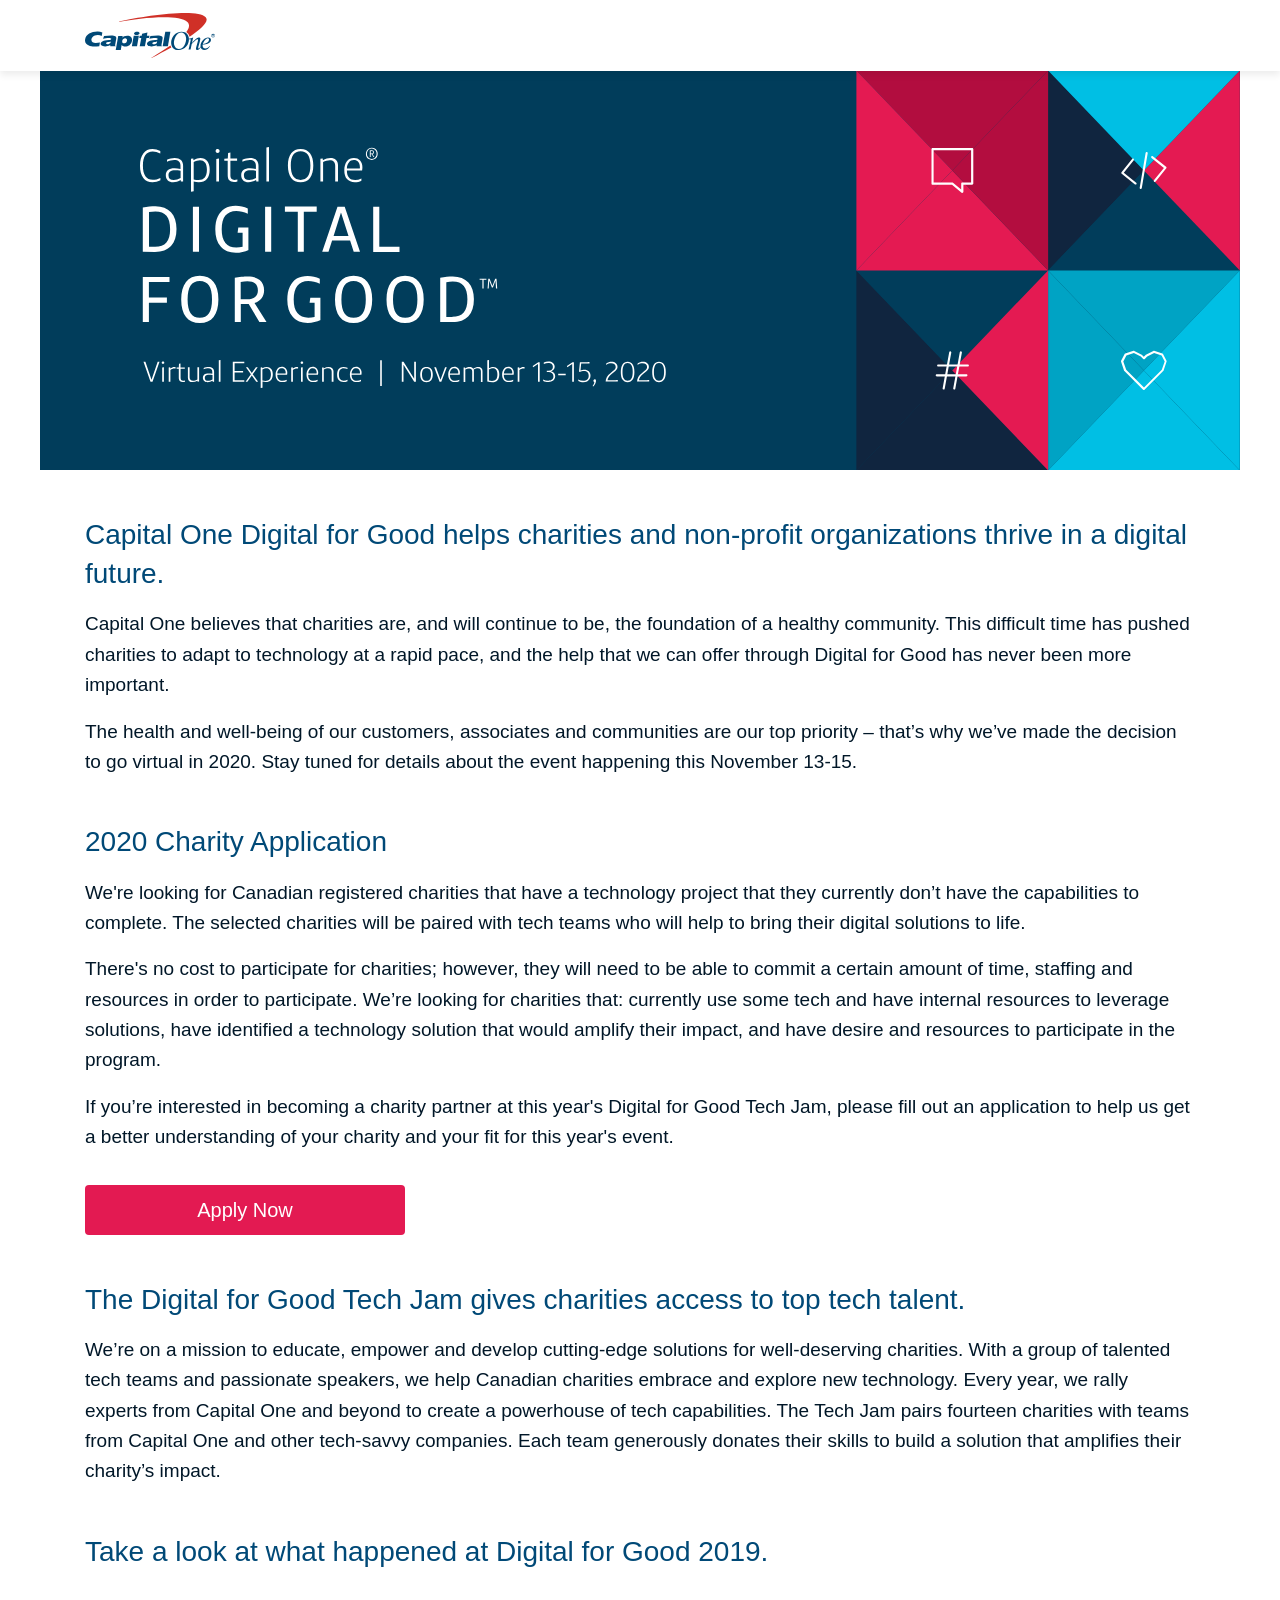
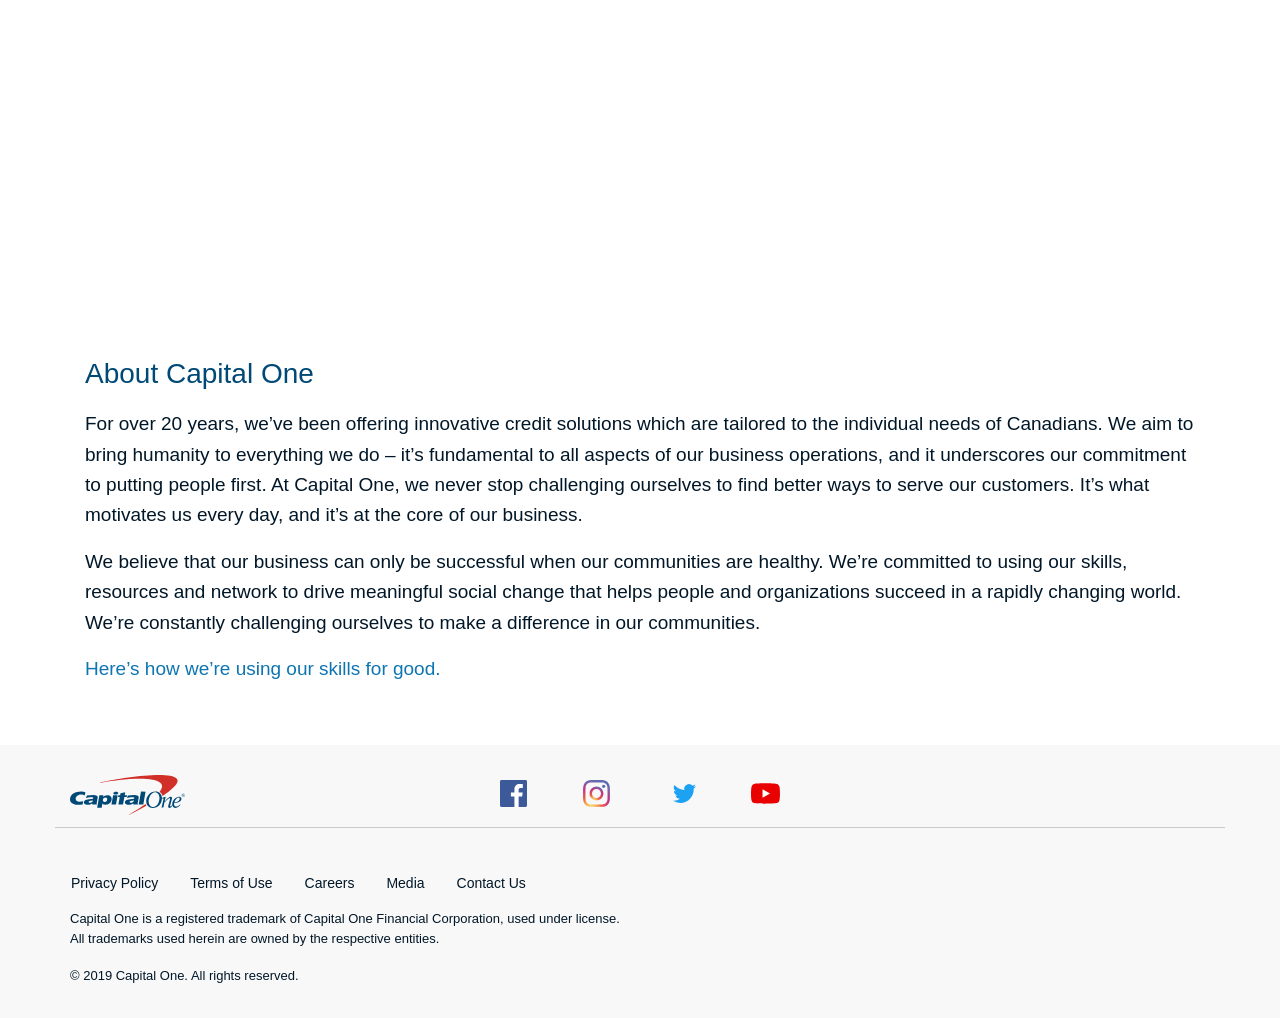
==== index.html @ 1391024a "Digital for Good May Changes" ====
<!DOCTYPE html>
<html lang="en">

<head>
    
    <script async src="https://www.googletagmanager.com/gtag/js?id=UA-125987582-1"></script>
    <script>
        window.dataLayer = window.dataLayer || [];
        function gtag() { dataLayer.push(arguments); }
        gtag('js', new Date());

        gtag('config', 'UA-125987582-1');
    </script>
    <meta charset="UTF-8">
    <meta name="viewport" content="width=device-width,initial-scale=1">
    <meta description="Capital One Gift Digital For Good">
    <meta http-equiv="X-UA-Compatible" content="ie=edge">
    <link rel="shortcut icon" href="favicon.ico" type="image/x-icon">
    <title>Digital for Good</title>
<link href="assets/css/c1-gtc.338089b2ba06818fb95cfbebec2fec86.css" rel="stylesheet"></head>

<body>

    <nav class="navbar fixed-top shadow-sm navbar-light bg-light navbar-expand-lg py-2 px-4 mb-5 bg-white navbar-custom">
        <div class="container">
            <a class="navbar-brand" href="https://www.capitalone.ca/" title="Credit Cards - Compare Credit Cards Online | Capital One Canada" target="_blank">
                <img src="[data-uri]" alt="Capital One" class="site-logo" width="130" height="45">
            </a>
        </div>
    </nav>

    <main class="grid-y cell small-12">
        <div class="content-wrapper" data-for="header">
            <div class="row">
                <img class="column dfg-wm" src="assets/img/header-home-f173f9657c7bebe756e0b57ff5c3077f.svg" alt="Capital One Digital For Good, Virtual Experience, November 13-15 2020">
            </div>
        </div>

        <div class="content-wrapper" data-for="table-details">
            <article style="padding-bottom: 0;">
                <div id="event-format">
                    <h2>Capital One Digital for Good helps charities and non-profit organizations
                        thrive in a digital future.</h2>
                    <p>
                        Capital One believes that charities are, and will continue to be, the foundation of a healthy
                        community. This difficult time has pushed charities to adapt to technology at a rapid pace, and
                        the help that we can offer through Digital for Good has never been more important.</p>

                    <p class="event-format-description">
                        The health and well-being of our customers, associates and communities are our top priority –
                        that’s why
                        we’ve made the decision to go virtual in 2020. Stay tuned for details about the event happening
                        this November 13-15.
                    </p>

                    <h2>2020 Charity Application</h2>
                    <p>
                        We're looking for Canadian registered charities that have a technology project that they
                        currently don’t have the capabilities to complete. The selected charities will be paired with
                        tech teams who will help to bring their digital solutions to life.
                    </p>

                    <p>
                        There's no cost to participate for charities; however, they will need to be able to commit a
                        certain amount of time, staffing and resources in order to participate. We’re looking for
                        charities that: currently use some tech and have internal resources to leverage solutions, have
                        identified a technology solution that would amplify their impact, and have desire and resources
                        to participate in the program.
                    </p>

                    <p>
                        If you’re interested in becoming a charity partner at this year's Digital for Good Tech Jam,
                        please fill out an application to help us get a better understanding of your charity and your
                        fit for this year's event.
                    </p>

                    <div id="registration">
                        <a style="background-color: #E31A52" class="register button" href="https://hackworksadmin.typeform.com/to/AvX451" target="_blank">Apply Now</a>
                    </div>

                    <h2>The Digital for Good Tech Jam gives charities access to top tech talent.</h2>
                    <p class="event-format-description">
                        We’re on a mission to educate, empower and develop cutting-edge solutions for well-deserving
                        charities. With a group of talented tech teams and passionate speakers, we help Canadian
                        charities embrace and explore new technology. Every year, we rally experts from Capital One and
                        beyond to create a powerhouse of tech capabilities. The Tech Jam pairs fourteen charities with
                        teams from Capital One and other tech-savvy companies. Each team generously donates their skills
                        to build a solution that amplifies their charity’s impact.
                    </p>
                </div>
            </article>


            <div class="summit-header content-wrapper" data-for="header">
                <article style="padding-bottom: 0; padding-top: 0;">
                    <h2>Take a look at what happened at Digital for Good 2019.</h2>
                    <div id="desktop">
                        <iframe width="560" height="315" title="Capital One Digital for Good 2019" src="https://www.youtube.com/embed/khmRakq0pys" frameborder="0" allow="accelerometer; encrypted-media; gyroscope; picture-in-picture" allowfullscreen></iframe>
                    </div>
                    <div id="mobile">
                        <iframe width="280" height="157" title="Capital One Digital for Good 2019" src="https://www.youtube.com/embed/khmRakq0pys" frameborder="0" allow="accelerometer; encrypted-media; gyroscope; picture-in-picture" allowfullscreen></iframe>
                    </div>
                </article>
            </div>

            <div class="summit-header content-wrapper" data-for="header">
                <article>
                    <div id="event-format-about">
                        <h2>About Capital One</h2>
                        <p>
                            For over 20 years, we’ve been offering innovative credit solutions which are tailored to the
                            individual needs of
                            Canadians. We aim to bring humanity to everything we do – it’s fundamental to all aspects of
                            our business operations,
                            and it underscores our commitment to putting people first. At Capital One, we never stop
                            challenging ourselves to find
                            better ways to serve our customers. It’s what motivates us every day, and it’s at the core
                            of our business.
                        </p>
                        <p>
                            We believe that our business can only be successful when our communities are healthy. We’re
                            committed to using our
                            skills, resources and network to drive meaningful social change that helps people and
                            organizations succeed in a rapidly
                            changing world. We’re constantly challenging ourselves to make a difference in our
                            communities.
                        </p>
                        <p style="margin-top: 10px;"><a style="font-weight: 400;" class="faq-email" href="https://www.capitalone.ca/about/social-impact/" target="_blank">Here’s how we’re
                                using our skills for good.</a></p>
                    </div>
                </article>
            </div>
        </div>
    </main>

    <div class="content-wrapper" data-for="page-footer">
        <footer id="page-footer">
            <a href="https://www.capitalone.ca" class="homepage-link" title="Capital One Canada"><img src="[data-uri]" alt="Capital One" class="site-logo"></a>
            <ul id="social-share-list" class="menu">
                <li><a href="https://www.facebook.com/CapitalOneCanada" class="facebook-link" title="Capital One Canada Facebook Link" target="_blank">Facebook</a></li>
                <li><a href="https://www.instagram.com/capitaloneca/" class="instagram-link" title="Capital One Canada Instagram Link" target="_blank">Instagram</a></li>
                <li><a href="https://twitter.com/CapitalOneCA" class="twitter-link" title="Capital One Canada Twitter Link" target="_blank">Twitter</a></li>
                <li><a href="https://www.youtube.com/CapitalOneCanada" class="youtube-link" title="Youtube Link opens in a new window" target="_blank">Youtube</a></li>
            </ul>
            <ul id="footer-navigation" class="menu">
                <li><a href="https://www.capitalone.ca/about/privacy/" target="_blank">Privacy Policy</a></li>
                <li><a href="https://www.capitalone.ca/about/terms-of-use/" target="_blank">Terms of Use</a></li>
                <li><a href="https://www.capitalonecareers.ca/" target="_blank">Careers</a></li>
                <li><a href="https://www.capitalone.ca/about/news/" target="_blank">Media</a></li>
                <li><a href="mailto:digitalforgood@hackworks.com">Contact Us </a></li>
            </ul>
            <div id="copyright-text">
                <p>Capital One is a registered trademark of Capital One Financial Corporation, used under
                    license.<br>All trademarks
                    used herein are owned by the respective entities.</p>
                <p>&copy; 2019 Capital One. All rights reserved.</p>
            </div>
        </footer>
    </div>

<script type="text/javascript" src="assets/js/c1-gtc.ea8a1a8e6741e7f3c526.js"></script></body>

</html>
---- assets/css/c1-gtc.338089b2ba06818fb95cfbebec2fec86.css ----
@charset "UTF-8";/*!
 * Bootstrap v4.1.3 (https://getbootstrap.com/)
 * Copyright 2011-2018 The Bootstrap Authors
 * Copyright 2011-2018 Twitter, Inc.
 * Licensed under MIT (https://github.com/twbs/bootstrap/blob/master/LICENSE)
 */:root{--blue:#007bff;--indigo:#6610f2;--purple:#6f42c1;--pink:#e83e8c;--red:#dc3545;--orange:#fd7e14;--yellow:#ffc107;--green:#28a745;--teal:#20c997;--cyan:#17a2b8;--white:#fff;--gray:#6c757d;--gray-dark:#343a40;--primary:#007bff;--secondary:#6c757d;--success:#28a745;--info:#17a2b8;--warning:#ffc107;--danger:#dc3545;--light:#f8f9fa;--dark:#343a40;--breakpoint-xs:0;--breakpoint-sm:576px;--breakpoint-md:768px;--breakpoint-lg:992px;--breakpoint-xl:1200px;--font-family-sans-serif:-apple-system,BlinkMacSystemFont,"Segoe UI",Roboto,"Helvetica Neue",Arial,sans-serif,"Apple Color Emoji","Segoe UI Emoji","Segoe UI Symbol","Noto Color Emoji";--font-family-monospace:SFMono-Regular,Menlo,Monaco,Consolas,"Liberation Mono","Courier New",monospace}*,::after,::before{box-sizing:border-box}html{font-family:sans-serif;line-height:1.15;-webkit-text-size-adjust:100%;-ms-text-size-adjust:100%;-ms-overflow-style:scrollbar;-webkit-tap-highlight-color:transparent}article,footer,header,main,nav,section{display:block}body{margin:0;font-family:-apple-system,BlinkMacSystemFont,"Segoe UI",Roboto,"Helvetica Neue",Arial,sans-serif,"Apple Color Emoji","Segoe UI Emoji","Segoe UI Symbol","Noto Color Emoji";font-size:1rem;font-weight:400;line-height:1.5;color:#212529;text-align:left;background-color:#fff}[tabindex="-1"]:focus{outline:0!important}hr{box-sizing:content-box;height:0;overflow:visible}h1,h2,h3,h4,h5,h6{margin-top:0;margin-bottom:.5rem}p{margin-top:0;margin-bottom:1rem}address{margin-bottom:1rem;font-style:normal;line-height:inherit}ul{margin-top:0;margin-bottom:1rem}ul ul{margin-bottom:0}b{font-weight:bolder}small{font-size:80%}a{color:#007bff;text-decoration:none;background-color:transparent;-webkit-text-decoration-skip:objects}a:hover{color:#0056b3;text-decoration:underline}a:not([href]):not([tabindex]){color:inherit;text-decoration:none}a:not([href]):not([tabindex]):focus,a:not([href]):not([tabindex]):hover{color:inherit;text-decoration:none}a:not([href]):not([tabindex]):focus{outline:0}code{font-family:SFMono-Regular,Menlo,Monaco,Consolas,"Liberation Mono","Courier New",monospace;font-size:1em}img{vertical-align:middle;border-style:none}svg{overflow:hidden;vertical-align:middle}table{border-collapse:collapse}th{text-align:inherit}label{display:inline-block;margin-bottom:.5rem}button{border-radius:0}button:focus{outline:1px dotted;outline:5px auto -webkit-focus-ring-color}button{margin:0;font-family:inherit;font-size:inherit;line-height:inherit}button{overflow:visible}button{text-transform:none}[type=reset],[type=submit],button,html [type=button]{-webkit-appearance:button}[type=button]::-moz-focus-inner,[type=reset]::-moz-focus-inner,[type=submit]::-moz-focus-inner,button::-moz-focus-inner{padding:0;border-style:none}[type=number]::-webkit-inner-spin-button,[type=number]::-webkit-outer-spin-button{height:auto}[type=search]{outline-offset:-2px;-webkit-appearance:none}[type=search]::-webkit-search-cancel-button,[type=search]::-webkit-search-decoration{-webkit-appearance:none}::-webkit-file-upload-button{font:inherit;-webkit-appearance:button}output{display:inline-block}[hidden]{display:none!important}.h1,.h2,.h3,.h4,.h5,.h6,h1,h2,h3,h4,h5,h6{margin-bottom:.5rem;font-family:inherit;font-weight:500;line-height:1.2;color:inherit}.h1,h1{font-size:2.5rem}.h2,h2{font-size:2rem}.h3,h3{font-size:1.75rem}.h4,h4{font-size:1.5rem}.h5,h5{font-size:1.25rem}.h6,h6{font-size:1rem}.display-1{font-size:6rem;font-weight:300;line-height:1.2}.display-2{font-size:5.5rem;font-weight:300;line-height:1.2}.display-3{font-size:4.5rem;font-weight:300;line-height:1.2}.display-4{font-size:3.5rem;font-weight:300;line-height:1.2}hr{margin-top:1rem;margin-bottom:1rem;border:0;border-top:1px solid rgba(0,0,0,.1)}.small,small{font-size:80%;font-weight:400}code{font-size:87.5%;color:#e83e8c;word-break:break-word}a>code{color:inherit}.container{width:100%;padding-right:15px;padding-left:15px;margin-right:auto;margin-left:auto}@media (min-width:576px){.container{max-width:540px}}@media (min-width:768px){.container{max-width:720px}}@media (min-width:992px){.container{max-width:960px}}@media (min-width:1200px){.container{max-width:1140px}}.row{display:-ms-flexbox;display:flex;-ms-flex-wrap:wrap;flex-wrap:wrap;margin-right:-15px;margin-left:-15px}.col,.col-1,.col-10,.col-11,.col-12,.col-2,.col-3,.col-4,.col-5,.col-6,.col-7,.col-8,.col-9,.col-auto,.col-lg,.col-lg-1,.col-lg-10,.col-lg-11,.col-lg-12,.col-lg-2,.col-lg-3,.col-lg-4,.col-lg-5,.col-lg-6,.col-lg-7,.col-lg-8,.col-lg-9,.col-lg-auto,.col-sm,.col-sm-1,.col-sm-10,.col-sm-11,.col-sm-12,.col-sm-2,.col-sm-3,.col-sm-4,.col-sm-5,.col-sm-6,.col-sm-7,.col-sm-8,.col-sm-9,.col-sm-auto{position:relative;width:100%;min-height:1px;padding-right:15px;padding-left:15px}.col{-ms-flex-preferred-size:0;flex-basis:0;-ms-flex-positive:1;flex-grow:1;max-width:100%}.col-auto{-ms-flex:0 0 auto;flex:0 0 auto;width:auto;max-width:none}.col-1{-ms-flex:0 0 8.333333%;flex:0 0 8.333333%;max-width:8.333333%}.col-2{-ms-flex:0 0 16.666667%;flex:0 0 16.666667%;max-width:16.666667%}.col-3{-ms-flex:0 0 25%;flex:0 0 25%;max-width:25%}.col-4{-ms-flex:0 0 33.333333%;flex:0 0 33.333333%;max-width:33.333333%}.col-5{-ms-flex:0 0 41.666667%;flex:0 0 41.666667%;max-width:41.666667%}.col-6{-ms-flex:0 0 50%;flex:0 0 50%;max-width:50%}.col-7{-ms-flex:0 0 58.333333%;flex:0 0 58.333333%;max-width:58.333333%}.col-8{-ms-flex:0 0 66.666667%;flex:0 0 66.666667%;max-width:66.666667%}.col-9{-ms-flex:0 0 75%;flex:0 0 75%;max-width:75%}.col-10{-ms-flex:0 0 83.333333%;flex:0 0 83.333333%;max-width:83.333333%}.col-11{-ms-flex:0 0 91.666667%;flex:0 0 91.666667%;max-width:91.666667%}.col-12{-ms-flex:0 0 100%;flex:0 0 100%;max-width:100%}.order-first{-ms-flex-order:-1;order:-1}.order-0{-ms-flex-order:0;order:0}.order-1{-ms-flex-order:1;order:1}.order-2{-ms-flex-order:2;order:2}.order-3{-ms-flex-order:3;order:3}.order-4{-ms-flex-order:4;order:4}.order-5{-ms-flex-order:5;order:5}.order-6{-ms-flex-order:6;order:6}.order-7{-ms-flex-order:7;order:7}.order-8{-ms-flex-order:8;order:8}.order-9{-ms-flex-order:9;order:9}.order-10{-ms-flex-order:10;order:10}.order-11{-ms-flex-order:11;order:11}.order-12{-ms-flex-order:12;order:12}@media (min-width:576px){.col-sm{-ms-flex-preferred-size:0;flex-basis:0;-ms-flex-positive:1;flex-grow:1;max-width:100%}.col-sm-auto{-ms-flex:0 0 auto;flex:0 0 auto;width:auto;max-width:none}.col-sm-1{-ms-flex:0 0 8.333333%;flex:0 0 8.333333%;max-width:8.333333%}.col-sm-2{-ms-flex:0 0 16.666667%;flex:0 0 16.666667%;max-width:16.666667%}.col-sm-3{-ms-flex:0 0 25%;flex:0 0 25%;max-width:25%}.col-sm-4{-ms-flex:0 0 33.333333%;flex:0 0 33.333333%;max-width:33.333333%}.col-sm-5{-ms-flex:0 0 41.666667%;flex:0 0 41.666667%;max-width:41.666667%}.col-sm-6{-ms-flex:0 0 50%;flex:0 0 50%;max-width:50%}.col-sm-7{-ms-flex:0 0 58.333333%;flex:0 0 58.333333%;max-width:58.333333%}.col-sm-8{-ms-flex:0 0 66.666667%;flex:0 0 66.666667%;max-width:66.666667%}.col-sm-9{-ms-flex:0 0 75%;flex:0 0 75%;max-width:75%}.col-sm-10{-ms-flex:0 0 83.333333%;flex:0 0 83.333333%;max-width:83.333333%}.col-sm-11{-ms-flex:0 0 91.666667%;flex:0 0 91.666667%;max-width:91.666667%}.col-sm-12{-ms-flex:0 0 100%;flex:0 0 100%;max-width:100%}.order-sm-first{-ms-flex-order:-1;order:-1}.order-sm-0{-ms-flex-order:0;order:0}.order-sm-1{-ms-flex-order:1;order:1}.order-sm-2{-ms-flex-order:2;order:2}.order-sm-3{-ms-flex-order:3;order:3}.order-sm-4{-ms-flex-order:4;order:4}.order-sm-5{-ms-flex-order:5;order:5}.order-sm-6{-ms-flex-order:6;order:6}.order-sm-7{-ms-flex-order:7;order:7}.order-sm-8{-ms-flex-order:8;order:8}.order-sm-9{-ms-flex-order:9;order:9}.order-sm-10{-ms-flex-order:10;order:10}.order-sm-11{-ms-flex-order:11;order:11}.order-sm-12{-ms-flex-order:12;order:12}}@media (min-width:992px){.col-lg{-ms-flex-preferred-size:0;flex-basis:0;-ms-flex-positive:1;flex-grow:1;max-width:100%}.col-lg-auto{-ms-flex:0 0 auto;flex:0 0 auto;width:auto;max-width:none}.col-lg-1{-ms-flex:0 0 8.333333%;flex:0 0 8.333333%;max-width:8.333333%}.col-lg-2{-ms-flex:0 0 16.666667%;flex:0 0 16.666667%;max-width:16.666667%}.col-lg-3{-ms-flex:0 0 25%;flex:0 0 25%;max-width:25%}.col-lg-4{-ms-flex:0 0 33.333333%;flex:0 0 33.333333%;max-width:33.333333%}.col-lg-5{-ms-flex:0 0 41.666667%;flex:0 0 41.666667%;max-width:41.666667%}.col-lg-6{-ms-flex:0 0 50%;flex:0 0 50%;max-width:50%}.col-lg-7{-ms-flex:0 0 58.333333%;flex:0 0 58.333333%;max-width:58.333333%}.col-lg-8{-ms-flex:0 0 66.666667%;flex:0 0 66.666667%;max-width:66.666667%}.col-lg-9{-ms-flex:0 0 75%;flex:0 0 75%;max-width:75%}.col-lg-10{-ms-flex:0 0 83.333333%;flex:0 0 83.333333%;max-width:83.333333%}.col-lg-11{-ms-flex:0 0 91.666667%;flex:0 0 91.666667%;max-width:91.666667%}.col-lg-12{-ms-flex:0 0 100%;flex:0 0 100%;max-width:100%}.order-lg-first{-ms-flex-order:-1;order:-1}.order-lg-0{-ms-flex-order:0;order:0}.order-lg-1{-ms-flex-order:1;order:1}.order-lg-2{-ms-flex-order:2;order:2}.order-lg-3{-ms-flex-order:3;order:3}.order-lg-4{-ms-flex-order:4;order:4}.order-lg-5{-ms-flex-order:5;order:5}.order-lg-6{-ms-flex-order:6;order:6}.order-lg-7{-ms-flex-order:7;order:7}.order-lg-8{-ms-flex-order:8;order:8}.order-lg-9{-ms-flex-order:9;order:9}.order-lg-10{-ms-flex-order:10;order:10}.order-lg-11{-ms-flex-order:11;order:11}.order-lg-12{-ms-flex-order:12;order:12}}.table{width:100%;margin-bottom:1rem;background-color:transparent}.table td,.table th{padding:.75rem;vertical-align:top;border-top:1px solid #dee2e6}.table tbody+tbody{border-top:2px solid #dee2e6}.table .table{background-color:#fff}.table-sm td,.table-sm th{padding:.3rem}.table-success,.table-success>td,.table-success>th{background-color:#c3e6cb}.table-info,.table-info>td,.table-info>th{background-color:#bee5eb}.table-warning,.table-warning>td,.table-warning>th{background-color:#ffeeba}.table-light,.table-light>td,.table-light>th{background-color:#fdfdfe}.table-active,.table-active>td,.table-active>th{background-color:rgba(0,0,0,.075)}.form-control{display:block;width:100%;height:calc(2.25rem + 2px);padding:.375rem .75rem;font-size:1rem;line-height:1.5;color:#495057;background-color:#fff;background-clip:padding-box;border:1px solid #ced4da;border-radius:.25rem;transition:border-color .15s ease-in-out,box-shadow .15s ease-in-out}@media screen and (prefers-reduced-motion:reduce){.form-control{transition:none}}.form-control::-ms-expand{background-color:transparent;border:0}.form-control:focus{color:#495057;background-color:#fff;border-color:#80bdff;outline:0;box-shadow:0 0 0 .2rem rgba(0,123,255,.25)}.form-control::-webkit-input-placeholder{color:#6c757d;opacity:1}.form-control::-moz-placeholder{color:#6c757d;opacity:1}.form-control:-ms-input-placeholder{color:#6c757d;opacity:1}.form-control::-ms-input-placeholder{color:#6c757d;opacity:1}.form-control::placeholder{color:#6c757d;opacity:1}.form-control:disabled,.form-control[readonly]{background-color:#e9ecef;opacity:1}.form-control-file{display:block;width:100%}.col-form-label{padding-top:calc(.375rem + 1px);padding-bottom:calc(.375rem + 1px);margin-bottom:0;font-size:inherit;line-height:1.5}.col-form-label-lg{padding-top:calc(.5rem + 1px);padding-bottom:calc(.5rem + 1px);font-size:1.25rem;line-height:1.5}.col-form-label-sm{padding-top:calc(.25rem + 1px);padding-bottom:calc(.25rem + 1px);font-size:.875rem;line-height:1.5}.form-control-sm{height:calc(1.8125rem + 2px);padding:.25rem .5rem;font-size:.875rem;line-height:1.5;border-radius:.2rem}.form-control-lg{height:calc(2.875rem + 2px);padding:.5rem 1rem;font-size:1.25rem;line-height:1.5;border-radius:.3rem}.form-group{margin-bottom:1rem}.form-text{display:block;margin-top:.25rem}.form-row{display:-ms-flexbox;display:flex;-ms-flex-wrap:wrap;flex-wrap:wrap;margin-right:-5px;margin-left:-5px}.form-row>.col,.form-row>[class*=col-]{padding-right:5px;padding-left:5px}.form-check{position:relative;display:block;padding-left:1.25rem}.form-check-label{margin-bottom:0}.invalid-feedback{display:none;width:100%;margin-top:.25rem;font-size:80%;color:#dc3545}.form-control.is-invalid{border-color:#dc3545}.form-control.is-invalid:focus{border-color:#dc3545;box-shadow:0 0 0 .2rem rgba(220,53,69,.25)}.form-control.is-invalid~.invalid-feedback{display:block}.form-control-file.is-invalid~.invalid-feedback{display:block}.collapse:not(.show){display:none}.custom-control{position:relative;display:block;min-height:1.5rem;padding-left:1.5rem}.custom-control-label{position:relative;margin-bottom:0}.custom-control-label::before{position:absolute;top:.25rem;left:-1.5rem;display:block;width:1rem;height:1rem;pointer-events:none;content:"";-webkit-user-select:none;-moz-user-select:none;-ms-user-select:none;user-select:none;background-color:#dee2e6}.custom-control-label::after{position:absolute;top:.25rem;left:-1.5rem;display:block;width:1rem;height:1rem;content:"";background-repeat:no-repeat;background-position:center center;background-size:50% 50%}.custom-file{position:relative;display:inline-block;width:100%;height:calc(2.25rem + 2px);margin-bottom:0}.custom-file-label{position:absolute;top:0;right:0;left:0;z-index:1;height:calc(2.25rem + 2px);padding:.375rem .75rem;line-height:1.5;color:#495057;background-color:#fff;border:1px solid #ced4da;border-radius:.25rem}.custom-file-label::after{position:absolute;top:0;right:0;bottom:0;z-index:3;display:block;height:2.25rem;padding:.375rem .75rem;line-height:1.5;color:#495057;content:"Browse";background-color:#e9ecef;border-left:1px solid #ced4da;border-radius:0 .25rem .25rem 0}.custom-control-label::before,.custom-file-label{transition:background-color .15s ease-in-out,border-color .15s ease-in-out,box-shadow .15s ease-in-out}@media screen and (prefers-reduced-motion:reduce){.custom-control-label::before,.custom-file-label{transition:none}}.nav{display:-ms-flexbox;display:flex;-ms-flex-wrap:wrap;flex-wrap:wrap;padding-left:0;margin-bottom:0;list-style:none}.nav-link{display:block;padding:.5rem 1rem}.nav-link:focus,.nav-link:hover{text-decoration:none}.nav-fill .nav-item{-ms-flex:1 1 auto;flex:1 1 auto;text-align:center}.tab-content>.active{display:block}.navbar{position:relative;display:-ms-flexbox;display:flex;-ms-flex-wrap:wrap;flex-wrap:wrap;-ms-flex-align:center;align-items:center;-ms-flex-pack:justify;justify-content:space-between;padding:.5rem 1rem}.navbar>.container{display:-ms-flexbox;display:flex;-ms-flex-wrap:wrap;flex-wrap:wrap;-ms-flex-align:center;align-items:center;-ms-flex-pack:justify;justify-content:space-between}.navbar-brand{display:inline-block;padding-top:.3125rem;padding-bottom:.3125rem;margin-right:1rem;font-size:1.25rem;line-height:inherit;white-space:nowrap}.navbar-brand:focus,.navbar-brand:hover{text-decoration:none}.navbar-nav{display:-ms-flexbox;display:flex;-ms-flex-direction:column;flex-direction:column;padding-left:0;margin-bottom:0;list-style:none}.navbar-nav .nav-link{padding-right:0;padding-left:0}.navbar-text{display:inline-block;padding-top:.5rem;padding-bottom:.5rem}.navbar-collapse{-ms-flex-preferred-size:100%;flex-basis:100%;-ms-flex-positive:1;flex-grow:1;-ms-flex-align:center;align-items:center}.navbar-toggler{padding:.25rem .75rem;font-size:1.25rem;line-height:1;background-color:transparent;border:1px solid transparent;border-radius:.25rem}.navbar-toggler:focus,.navbar-toggler:hover{text-decoration:none}.navbar-toggler-icon{display:inline-block;width:1.5em;height:1.5em;vertical-align:middle;content:"";background:no-repeat center center;background-size:100% 100%}@media (max-width:575.98px){.navbar-expand-sm>.container{padding-right:0;padding-left:0}}@media (min-width:576px){.navbar-expand-sm{-ms-flex-flow:row nowrap;flex-flow:row nowrap;-ms-flex-pack:start;justify-content:flex-start}.navbar-expand-sm .navbar-nav{-ms-flex-direction:row;flex-direction:row}.navbar-expand-sm .navbar-nav .nav-link{padding-right:.5rem;padding-left:.5rem}.navbar-expand-sm>.container{-ms-flex-wrap:nowrap;flex-wrap:nowrap}.navbar-expand-sm .navbar-collapse{display:-ms-flexbox!important;display:flex!important;-ms-flex-preferred-size:auto;flex-basis:auto}.navbar-expand-sm .navbar-toggler{display:none}}@media (max-width:991.98px){.navbar-expand-lg>.container{padding-right:0;padding-left:0}}@media (min-width:992px){.navbar-expand-lg{-ms-flex-flow:row nowrap;flex-flow:row nowrap;-ms-flex-pack:start;justify-content:flex-start}.navbar-expand-lg .navbar-nav{-ms-flex-direction:row;flex-direction:row}.navbar-expand-lg .navbar-nav .nav-link{padding-right:.5rem;padding-left:.5rem}.navbar-expand-lg>.container{-ms-flex-wrap:nowrap;flex-wrap:nowrap}.navbar-expand-lg .navbar-collapse{display:-ms-flexbox!important;display:flex!important;-ms-flex-preferred-size:auto;flex-basis:auto}.navbar-expand-lg .navbar-toggler{display:none}}.navbar-expand{-ms-flex-flow:row nowrap;flex-flow:row nowrap;-ms-flex-pack:start;justify-content:flex-start}.navbar-expand>.container{padding-right:0;padding-left:0}.navbar-expand .navbar-nav{-ms-flex-direction:row;flex-direction:row}.navbar-expand .navbar-nav .nav-link{padding-right:.5rem;padding-left:.5rem}.navbar-expand>.container{-ms-flex-wrap:nowrap;flex-wrap:nowrap}.navbar-expand .navbar-collapse{display:-ms-flexbox!important;display:flex!important;-ms-flex-preferred-size:auto;flex-basis:auto}.navbar-expand .navbar-toggler{display:none}.navbar-light .navbar-brand{color:rgba(0,0,0,.9)}.navbar-light .navbar-brand:focus,.navbar-light .navbar-brand:hover{color:rgba(0,0,0,.9)}.navbar-light .navbar-nav .nav-link{color:rgba(0,0,0,.5)}.navbar-light .navbar-nav .nav-link:focus,.navbar-light .navbar-nav .nav-link:hover{color:rgba(0,0,0,.7)}.navbar-light .navbar-nav .active>.nav-link,.navbar-light .navbar-nav .nav-link.active,.navbar-light .navbar-nav .nav-link.show,.navbar-light .navbar-nav .show>.nav-link{color:rgba(0,0,0,.9)}.navbar-light .navbar-toggler{color:rgba(0,0,0,.5);border-color:rgba(0,0,0,.1)}.navbar-light .navbar-toggler-icon{background-image:url("data:image/svg+xml;charset=utf8,%3Csvg viewBox='0 0 30 30' xmlns='http://www.w3.org/2000/svg'%3E%3Cpath stroke='rgba(0, 0, 0, 0.5)' stroke-width='2' stroke-linecap='round' stroke-miterlimit='10' d='M4 7h22M4 15h22M4 23h22'/%3E%3C/svg%3E")}.navbar-light .navbar-text{color:rgba(0,0,0,.5)}.navbar-light .navbar-text a{color:rgba(0,0,0,.9)}.navbar-light .navbar-text a:focus,.navbar-light .navbar-text a:hover{color:rgba(0,0,0,.9)}.page-link{position:relative;display:block;padding:.5rem .75rem;margin-left:-1px;line-height:1.25;color:#007bff;background-color:#fff;border:1px solid #dee2e6}.page-link:hover{z-index:2;color:#0056b3;text-decoration:none;background-color:#e9ecef;border-color:#dee2e6}.page-link:focus{z-index:2;outline:0;box-shadow:0 0 0 .2rem rgba(0,123,255,.25)}.page-item:first-child .page-link{margin-left:0;border-top-left-radius:.25rem;border-bottom-left-radius:.25rem}.page-item:last-child .page-link{border-top-right-radius:.25rem;border-bottom-right-radius:.25rem}.page-item.active .page-link{z-index:1;color:#fff;background-color:#007bff;border-color:#007bff}@-webkit-keyframes progress-bar-stripes{from{background-position:1rem 0}to{background-position:0 0}}@keyframes progress-bar-stripes{from{background-position:1rem 0}to{background-position:0 0}}.media{display:-ms-flexbox;display:flex;-ms-flex-align:start;align-items:flex-start}.media-body{-ms-flex:1;flex:1}.list-group{display:-ms-flexbox;display:flex;-ms-flex-direction:column;flex-direction:column;padding-left:0;margin-bottom:0}.list-group-item-action{width:100%;color:#495057;text-align:inherit}.list-group-item-action:focus,.list-group-item-action:hover{color:#495057;text-decoration:none;background-color:#f8f9fa}.list-group-item-action:active{color:#212529;background-color:#e9ecef}.list-group-item{position:relative;display:block;padding:.75rem 1.25rem;margin-bottom:-1px;background-color:#fff;border:1px solid rgba(0,0,0,.125)}.list-group-item:first-child{border-top-left-radius:.25rem;border-top-right-radius:.25rem}.list-group-item:last-child{margin-bottom:0;border-bottom-right-radius:.25rem;border-bottom-left-radius:.25rem}.list-group-item:focus,.list-group-item:hover{z-index:1;text-decoration:none}.list-group-item:disabled{color:#6c757d;background-color:#fff}.list-group-item.active{z-index:2;color:#fff;background-color:#007bff;border-color:#007bff}.list-group-item-success{color:#155724;background-color:#c3e6cb}.list-group-item-success.list-group-item-action:focus,.list-group-item-success.list-group-item-action:hover{color:#155724;background-color:#b1dfbb}.list-group-item-success.list-group-item-action.active{color:#fff;background-color:#155724;border-color:#155724}.list-group-item-info{color:#0c5460;background-color:#bee5eb}.list-group-item-info.list-group-item-action:focus,.list-group-item-info.list-group-item-action:hover{color:#0c5460;background-color:#abdde5}.list-group-item-info.list-group-item-action.active{color:#fff;background-color:#0c5460;border-color:#0c5460}.list-group-item-warning{color:#856404;background-color:#ffeeba}.list-group-item-warning.list-group-item-action:focus,.list-group-item-warning.list-group-item-action:hover{color:#856404;background-color:#ffe8a1}.list-group-item-warning.list-group-item-action.active{color:#fff;background-color:#856404;border-color:#856404}.list-group-item-light{color:#818182;background-color:#fdfdfe}.list-group-item-light.list-group-item-action:focus,.list-group-item-light.list-group-item-action:hover{color:#818182;background-color:#ececf6}.list-group-item-light.list-group-item-action.active{color:#fff;background-color:#818182;border-color:#818182}@supports (-webkit-transform-style:preserve-3d) or (transform-style:preserve-3d){.carousel-item-next.carousel-item-left,.carousel-item-prev.carousel-item-right{-webkit-transform:translate3d(0,0,0);transform:translate3d(0,0,0)}}@supports (-webkit-transform-style:preserve-3d) or (transform-style:preserve-3d){.active.carousel-item-right,.carousel-item-next{-webkit-transform:translate3d(100%,0,0);transform:translate3d(100%,0,0)}}@supports (-webkit-transform-style:preserve-3d) or (transform-style:preserve-3d){.active.carousel-item-left,.carousel-item-prev{-webkit-transform:translate3d(-100%,0,0);transform:translate3d(-100%,0,0)}}@supports (-webkit-transform-style:preserve-3d) or (transform-style:preserve-3d){.carousel-fade .active.carousel-item-left,.carousel-fade .active.carousel-item-prev,.carousel-fade .carousel-item-next,.carousel-fade .carousel-item-prev,.carousel-fade .carousel-item.active{-webkit-transform:translate3d(0,0,0);transform:translate3d(0,0,0)}}.bg-success{background-color:#28a745!important}a.bg-success:focus,a.bg-success:hover,button.bg-success:focus,button.bg-success:hover{background-color:#1e7e34!important}.bg-info{background-color:#17a2b8!important}a.bg-info:focus,a.bg-info:hover,button.bg-info:focus,button.bg-info:hover{background-color:#117a8b!important}.bg-warning{background-color:#ffc107!important}a.bg-warning:focus,a.bg-warning:hover,button.bg-warning:focus,button.bg-warning:hover{background-color:#d39e00!important}.bg-light{background-color:#f8f9fa!important}a.bg-light:focus,a.bg-light:hover,button.bg-light:focus,button.bg-light:hover{background-color:#dae0e5!important}.bg-white{background-color:#fff!important}.d-none{display:none!important}.d-block{display:block!important}.d-table{display:table!important}.d-table-row{display:table-row!important}.d-table-cell{display:table-cell!important}@media (min-width:576px){.d-sm-none{display:none!important}.d-sm-block{display:block!important}.d-sm-table{display:table!important}.d-sm-table-row{display:table-row!important}.d-sm-table-cell{display:table-cell!important}}@media (min-width:992px){.d-lg-none{display:none!important}.d-lg-block{display:block!important}.d-lg-table{display:table!important}.d-lg-table-row{display:table-row!important}.d-lg-table-cell{display:table-cell!important}}@media print{.d-print-none{display:none!important}.d-print-block{display:block!important}.d-print-table{display:table!important}.d-print-table-row{display:table-row!important}.d-print-table-cell{display:table-cell!important}}.position-absolute{position:absolute!important}.position-fixed{position:fixed!important}.fixed-top{position:fixed;top:0;right:0;left:0;z-index:1030}.fixed-bottom{position:fixed;right:0;bottom:0;left:0;z-index:1030}@supports (position:-webkit-sticky) or (position:sticky){.sticky-top{position:-webkit-sticky;position:sticky;top:0;z-index:1020}}.sr-only{position:absolute;width:1px;height:1px;padding:0;overflow:hidden;clip:rect(0,0,0,0);white-space:nowrap;border:0}.shadow-sm{box-shadow:0 .125rem .25rem rgba(0,0,0,.075)!important}.shadow{box-shadow:0 .5rem 1rem rgba(0,0,0,.15)!important}.shadow-lg{box-shadow:0 1rem 3rem rgba(0,0,0,.175)!important}.shadow-none{box-shadow:none!important}.h-25{height:25%!important}.h-50{height:50%!important}.h-75{height:75%!important}.h-100{height:100%!important}.h-auto{height:auto!important}.mw-100{max-width:100%!important}.m-0{margin:0!important}.mr-0{margin-right:0!important}.mb-0{margin-bottom:0!important}.ml-0{margin-left:0!important}.m-1{margin:.25rem!important}.mr-1{margin-right:.25rem!important}.mb-1{margin-bottom:.25rem!important}.ml-1{margin-left:.25rem!important}.m-2{margin:.5rem!important}.mr-2{margin-right:.5rem!important}.mb-2{margin-bottom:.5rem!important}.ml-2{margin-left:.5rem!important}.m-3{margin:1rem!important}.mr-3{margin-right:1rem!important}.mb-3{margin-bottom:1rem!important}.ml-3{margin-left:1rem!important}.m-4{margin:1.5rem!important}.mr-4{margin-right:1.5rem!important}.mb-4{margin-bottom:1.5rem!important}.ml-4{margin-left:1.5rem!important}.m-5{margin:3rem!important}.mr-5{margin-right:3rem!important}.mb-5{margin-bottom:3rem!important}.ml-5{margin-left:3rem!important}.p-0{padding:0!important}.py-0{padding-top:0!important}.px-0{padding-right:0!important}.py-0{padding-bottom:0!important}.px-0{padding-left:0!important}.p-1{padding:.25rem!important}.py-1{padding-top:.25rem!important}.px-1{padding-right:.25rem!important}.py-1{padding-bottom:.25rem!important}.px-1{padding-left:.25rem!important}.p-2{padding:.5rem!important}.py-2{padding-top:.5rem!important}.px-2{padding-right:.5rem!important}.py-2{padding-bottom:.5rem!important}.px-2{padding-left:.5rem!important}.p-3{padding:1rem!important}.py-3{padding-top:1rem!important}.px-3{padding-right:1rem!important}.py-3{padding-bottom:1rem!important}.px-3{padding-left:1rem!important}.p-4{padding:1.5rem!important}.py-4{padding-top:1.5rem!important}.px-4{padding-right:1.5rem!important}.py-4{padding-bottom:1.5rem!important}.px-4{padding-left:1.5rem!important}.p-5{padding:3rem!important}.py-5{padding-top:3rem!important}.px-5{padding-right:3rem!important}.py-5{padding-bottom:3rem!important}.px-5{padding-left:3rem!important}.m-auto{margin:auto!important}.mr-auto{margin-right:auto!important}.mb-auto{margin-bottom:auto!important}.ml-auto{margin-left:auto!important}@media (min-width:576px){.m-sm-0{margin:0!important}.mr-sm-0{margin-right:0!important}.mb-sm-0{margin-bottom:0!important}.ml-sm-0{margin-left:0!important}.m-sm-1{margin:.25rem!important}.mr-sm-1{margin-right:.25rem!important}.mb-sm-1{margin-bottom:.25rem!important}.ml-sm-1{margin-left:.25rem!important}.m-sm-2{margin:.5rem!important}.mr-sm-2{margin-right:.5rem!important}.mb-sm-2{margin-bottom:.5rem!important}.ml-sm-2{margin-left:.5rem!important}.m-sm-3{margin:1rem!important}.mr-sm-3{margin-right:1rem!important}.mb-sm-3{margin-bottom:1rem!important}.ml-sm-3{margin-left:1rem!important}.m-sm-4{margin:1.5rem!important}.mr-sm-4{margin-right:1.5rem!important}.mb-sm-4{margin-bottom:1.5rem!important}.ml-sm-4{margin-left:1.5rem!important}.m-sm-5{margin:3rem!important}.mr-sm-5{margin-right:3rem!important}.mb-sm-5{margin-bottom:3rem!important}.ml-sm-5{margin-left:3rem!important}.p-sm-0{padding:0!important}.py-sm-0{padding-top:0!important}.px-sm-0{padding-right:0!important}.py-sm-0{padding-bottom:0!important}.px-sm-0{padding-left:0!important}.p-sm-1{padding:.25rem!important}.py-sm-1{padding-top:.25rem!important}.px-sm-1{padding-right:.25rem!important}.py-sm-1{padding-bottom:.25rem!important}.px-sm-1{padding-left:.25rem!important}.p-sm-2{padding:.5rem!important}.py-sm-2{padding-top:.5rem!important}.px-sm-2{padding-right:.5rem!important}.py-sm-2{padding-bottom:.5rem!important}.px-sm-2{padding-left:.5rem!important}.p-sm-3{padding:1rem!important}.py-sm-3{padding-top:1rem!important}.px-sm-3{padding-right:1rem!important}.py-sm-3{padding-bottom:1rem!important}.px-sm-3{padding-left:1rem!important}.p-sm-4{padding:1.5rem!important}.py-sm-4{padding-top:1.5rem!important}.px-sm-4{padding-right:1.5rem!important}.py-sm-4{padding-bottom:1.5rem!important}.px-sm-4{padding-left:1.5rem!important}.p-sm-5{padding:3rem!important}.py-sm-5{padding-top:3rem!important}.px-sm-5{padding-right:3rem!important}.py-sm-5{padding-bottom:3rem!important}.px-sm-5{padding-left:3rem!important}.m-sm-auto{margin:auto!important}.mr-sm-auto{margin-right:auto!important}.mb-sm-auto{margin-bottom:auto!important}.ml-sm-auto{margin-left:auto!important}}@media (min-width:992px){.m-lg-0{margin:0!important}.mr-lg-0{margin-right:0!important}.mb-lg-0{margin-bottom:0!important}.ml-lg-0{margin-left:0!important}.m-lg-1{margin:.25rem!important}.mr-lg-1{margin-right:.25rem!important}.mb-lg-1{margin-bottom:.25rem!important}.ml-lg-1{margin-left:.25rem!important}.m-lg-2{margin:.5rem!important}.mr-lg-2{margin-right:.5rem!important}.mb-lg-2{margin-bottom:.5rem!important}.ml-lg-2{margin-left:.5rem!important}.m-lg-3{margin:1rem!important}.mr-lg-3{margin-right:1rem!important}.mb-lg-3{margin-bottom:1rem!important}.ml-lg-3{margin-left:1rem!important}.m-lg-4{margin:1.5rem!important}.mr-lg-4{margin-right:1.5rem!important}.mb-lg-4{margin-bottom:1.5rem!important}.ml-lg-4{margin-left:1.5rem!important}.m-lg-5{margin:3rem!important}.mr-lg-5{margin-right:3rem!important}.mb-lg-5{margin-bottom:3rem!important}.ml-lg-5{margin-left:3rem!important}.p-lg-0{padding:0!important}.py-lg-0{padding-top:0!important}.px-lg-0{padding-right:0!important}.py-lg-0{padding-bottom:0!important}.px-lg-0{padding-left:0!important}.p-lg-1{padding:.25rem!important}.py-lg-1{padding-top:.25rem!important}.px-lg-1{padding-right:.25rem!important}.py-lg-1{padding-bottom:.25rem!important}.px-lg-1{padding-left:.25rem!important}.p-lg-2{padding:.5rem!important}.py-lg-2{padding-top:.5rem!important}.px-lg-2{padding-right:.5rem!important}.py-lg-2{padding-bottom:.5rem!important}.px-lg-2{padding-left:.5rem!important}.p-lg-3{padding:1rem!important}.py-lg-3{padding-top:1rem!important}.px-lg-3{padding-right:1rem!important}.py-lg-3{padding-bottom:1rem!important}.px-lg-3{padding-left:1rem!important}.p-lg-4{padding:1.5rem!important}.py-lg-4{padding-top:1.5rem!important}.px-lg-4{padding-right:1.5rem!important}.py-lg-4{padding-bottom:1.5rem!important}.px-lg-4{padding-left:1.5rem!important}.p-lg-5{padding:3rem!important}.py-lg-5{padding-top:3rem!important}.px-lg-5{padding-right:3rem!important}.py-lg-5{padding-bottom:3rem!important}.px-lg-5{padding-left:3rem!important}.m-lg-auto{margin:auto!important}.mr-lg-auto{margin-right:auto!important}.mb-lg-auto{margin-bottom:auto!important}.ml-lg-auto{margin-left:auto!important}}.text-right{text-align:right!important}.text-center{text-align:center!important}@media (min-width:576px){.text-sm-right{text-align:right!important}.text-sm-center{text-align:center!important}}@media (min-width:992px){.text-lg-right{text-align:right!important}.text-lg-center{text-align:center!important}}.text-capitalize{text-transform:capitalize!important}.font-weight-light{font-weight:300!important}.text-white{color:#fff!important}.text-success{color:#28a745!important}a.text-success:focus,a.text-success:hover{color:#1e7e34!important}.text-info{color:#17a2b8!important}a.text-info:focus,a.text-info:hover{color:#117a8b!important}.text-warning{color:#ffc107!important}a.text-warning:focus,a.text-warning:hover{color:#d39e00!important}.text-light{color:#f8f9fa!important}a.text-light:focus,a.text-light:hover{color:#dae0e5!important}.text-body{color:#212529!important}.text-white-50{color:rgba(255,255,255,.5)!important}.text-hide{font:0/0 a;color:transparent;text-shadow:none;background-color:transparent;border:0}@media print{*,::after,::before{text-shadow:none!important;box-shadow:none!important}img,tr{page-break-inside:avoid}h2,h3,p{orphans:3;widows:3}h2,h3{page-break-after:avoid}@page{size:a3}body{min-width:992px!important}.container{min-width:992px!important}.navbar{display:none}.table{border-collapse:collapse!important}.table td,.table th{background-color:#fff!important}}@font-face{font-family:Optimist;font-style:normal;font-weight:300;src:url(/assets/fonts/Optimist_W_Lt.eot);src:url(/assets/fonts/Optimist_W_Lt.eot?#iefix) format("embedded-opentype"),url(/assets/fonts/Optimist_W_Lt.woff2) format("woff2"),url(/assets/fonts/Optimist_W_Lt.woff) format("woff"),url(/assets/fonts/Optimist_W_Lt.ttf) format("truetype")}@font-face{font-family:Optimist;font-style:normal;font-weight:500;src:url(/assets/fonts/Optimist_W_Rg.eot);src:url(/assets/fonts/Optimist_W_Rg.eot?#iefix) format("embedded-opentype"),url(/assets/fonts/Optimist_W_Rg.woff2) format("woff2"),url(/assets/fonts/Optimist_W_Rg.woff) format("woff"),url(/assets/fonts/Optimist_W_Rg.ttf) format("truetype")}/*! normalize-scss | MIT/GPLv2 License | bit.ly/normalize-scss */html{font-family:sans-serif;line-height:1.15;-ms-text-size-adjust:100%;-webkit-text-size-adjust:100%}body{margin:0}article,footer,header,nav,section{display:block}h1{font-size:2em;margin:.67em 0}hr{box-sizing:content-box;height:0;overflow:visible}main{display:block}a{background-color:transparent;-webkit-text-decoration-skip:objects}a:active,a:hover{outline-width:0}b{font-weight:inherit}b{font-weight:bolder}code{font-family:monospace,monospace;font-size:1em}small{font-size:80%}audio,video{display:inline-block}audio:not([controls]){display:none;height:0}img{border-style:none}svg:not(:root){overflow:hidden}button{font-family:sans-serif;font-size:100%;line-height:1.15;margin:0}button{overflow:visible}button{text-transform:none}[type=reset],[type=submit],button,html [type=button]{-webkit-appearance:button}[type=button]::-moz-focus-inner,[type=reset]::-moz-focus-inner,[type=submit]::-moz-focus-inner,button::-moz-focus-inner{border-style:none;padding:0}[type=button]:-moz-focusring,[type=reset]:-moz-focusring,[type=submit]:-moz-focusring,button:-moz-focusring{outline:1px dotted ButtonText}[type=checkbox],[type=radio]{box-sizing:border-box;padding:0}[type=number]::-webkit-inner-spin-button,[type=number]::-webkit-outer-spin-button{height:auto}[type=search]{-webkit-appearance:textfield;outline-offset:-2px}[type=search]::-webkit-search-cancel-button,[type=search]::-webkit-search-decoration{-webkit-appearance:none}::-webkit-file-upload-button{-webkit-appearance:button;font:inherit}details{display:block}menu{display:block}[hidden]{display:none}html{box-sizing:border-box;font-size:100%}*,::after,::before{box-sizing:inherit}body{margin:0;padding:0;background:#fff;font-family:Optimist,"Helvetica Neue",Helvetica,Roboto,Arial,sans-serif;font-weight:400;line-height:1.5;color:#011728;-webkit-font-smoothing:antialiased;-moz-osx-font-smoothing:grayscale}img{display:inline-block;vertical-align:middle;max-width:100%;height:auto;-ms-interpolation-mode:bicubic}button{padding:0;appearance:none;border:0;border-radius:4px;background:0 0;line-height:1;cursor:auto}[data-whatinput=mouse] button{outline:0}button{font-family:inherit}.grid-container{padding-right:.625rem;padding-left:.625rem;max-width:75rem;margin:0 auto}@media print,screen and (min-width:40em){.grid-container{padding-right:.9375rem;padding-left:.9375rem}}.grid-container.full{padding-right:0;padding-left:0;max-width:100%;margin:0 auto}.grid-x{display:flex;flex-flow:row wrap}.cell{flex:0 0 auto;min-height:0;min-width:0;width:100%}.cell.auto{flex:1 1 0px}.grid-x>.auto{width:auto}.grid-x>.small-1,.grid-x>.small-10,.grid-x>.small-11,.grid-x>.small-12,.grid-x>.small-2,.grid-x>.small-3,.grid-x>.small-4,.grid-x>.small-5,.grid-x>.small-6,.grid-x>.small-7,.grid-x>.small-8,.grid-x>.small-9,.grid-x>.small-full{flex-basis:auto}@media print,screen and (min-width:40em){.grid-x>.medium-1,.grid-x>.medium-10,.grid-x>.medium-11,.grid-x>.medium-12,.grid-x>.medium-2,.grid-x>.medium-3,.grid-x>.medium-4,.grid-x>.medium-5,.grid-x>.medium-6,.grid-x>.medium-7,.grid-x>.medium-8,.grid-x>.medium-9,.grid-x>.medium-full{flex-basis:auto}}.grid-x>.small-1{width:8.33333%}.grid-x>.small-2{width:16.66667%}.grid-x>.small-3{width:25%}.grid-x>.small-4{width:33.33333%}.grid-x>.small-5{width:41.66667%}.grid-x>.small-6{width:50%}.grid-x>.small-7{width:58.33333%}.grid-x>.small-8{width:66.66667%}.grid-x>.small-9{width:75%}.grid-x>.small-10{width:83.33333%}.grid-x>.small-11{width:91.66667%}.grid-x>.small-12{width:100%}@media print,screen and (min-width:40em){.grid-x>.medium-auto{flex:1 1 0px;width:auto}.grid-x>.medium-1{width:8.33333%}.grid-x>.medium-2{width:16.66667%}.grid-x>.medium-3{width:25%}.grid-x>.medium-4{width:33.33333%}.grid-x>.medium-5{width:41.66667%}.grid-x>.medium-6{width:50%}.grid-x>.medium-7{width:58.33333%}.grid-x>.medium-8{width:66.66667%}.grid-x>.medium-9{width:75%}.grid-x>.medium-10{width:83.33333%}.grid-x>.medium-11{width:91.66667%}.grid-x>.medium-12{width:100%}}.grid-margin-x:not(.grid-x)>.cell{width:auto}.grid-margin-y:not(.grid-y)>.cell{height:auto}.grid-margin-x{margin-left:-.625rem;margin-right:-.625rem}@media print,screen and (min-width:40em){.grid-margin-x{margin-left:-.9375rem;margin-right:-.9375rem}}.grid-margin-x>.cell{width:calc(100% - 1.25rem);margin-left:.625rem;margin-right:.625rem}@media print,screen and (min-width:40em){.grid-margin-x>.cell{width:calc(100% - 1.875rem);margin-left:.9375rem;margin-right:.9375rem}}.grid-margin-x>.auto{width:auto}.grid-margin-x>.small-1{width:calc(8.33333% - 1.25rem)}.grid-margin-x>.small-2{width:calc(16.66667% - 1.25rem)}.grid-margin-x>.small-3{width:calc(25% - 1.25rem)}.grid-margin-x>.small-4{width:calc(33.33333% - 1.25rem)}.grid-margin-x>.small-5{width:calc(41.66667% - 1.25rem)}.grid-margin-x>.small-6{width:calc(50% - 1.25rem)}.grid-margin-x>.small-7{width:calc(58.33333% - 1.25rem)}.grid-margin-x>.small-8{width:calc(66.66667% - 1.25rem)}.grid-margin-x>.small-9{width:calc(75% - 1.25rem)}.grid-margin-x>.small-10{width:calc(83.33333% - 1.25rem)}.grid-margin-x>.small-11{width:calc(91.66667% - 1.25rem)}.grid-margin-x>.small-12{width:calc(100% - 1.25rem)}@media print,screen and (min-width:40em){.grid-margin-x>.auto{width:auto}.grid-margin-x>.small-1{width:calc(8.33333% - 1.875rem)}.grid-margin-x>.small-2{width:calc(16.66667% - 1.875rem)}.grid-margin-x>.small-3{width:calc(25% - 1.875rem)}.grid-margin-x>.small-4{width:calc(33.33333% - 1.875rem)}.grid-margin-x>.small-5{width:calc(41.66667% - 1.875rem)}.grid-margin-x>.small-6{width:calc(50% - 1.875rem)}.grid-margin-x>.small-7{width:calc(58.33333% - 1.875rem)}.grid-margin-x>.small-8{width:calc(66.66667% - 1.875rem)}.grid-margin-x>.small-9{width:calc(75% - 1.875rem)}.grid-margin-x>.small-10{width:calc(83.33333% - 1.875rem)}.grid-margin-x>.small-11{width:calc(91.66667% - 1.875rem)}.grid-margin-x>.small-12{width:calc(100% - 1.875rem)}.grid-margin-x>.medium-auto{width:auto}.grid-margin-x>.medium-1{width:calc(8.33333% - 1.875rem)}.grid-margin-x>.medium-2{width:calc(16.66667% - 1.875rem)}.grid-margin-x>.medium-3{width:calc(25% - 1.875rem)}.grid-margin-x>.medium-4{width:calc(33.33333% - 1.875rem)}.grid-margin-x>.medium-5{width:calc(41.66667% - 1.875rem)}.grid-margin-x>.medium-6{width:calc(50% - 1.875rem)}.grid-margin-x>.medium-7{width:calc(58.33333% - 1.875rem)}.grid-margin-x>.medium-8{width:calc(66.66667% - 1.875rem)}.grid-margin-x>.medium-9{width:calc(75% - 1.875rem)}.grid-margin-x>.medium-10{width:calc(83.33333% - 1.875rem)}.grid-margin-x>.medium-11{width:calc(91.66667% - 1.875rem)}.grid-margin-x>.medium-12{width:calc(100% - 1.875rem)}}.grid-padding-x .grid-padding-x{margin-right:-.625rem;margin-left:-.625rem}@media print,screen and (min-width:40em){.grid-padding-x .grid-padding-x{margin-right:-.9375rem;margin-left:-.9375rem}}.grid-container:not(.full)>.grid-padding-x{margin-right:-.625rem;margin-left:-.625rem}@media print,screen and (min-width:40em){.grid-container:not(.full)>.grid-padding-x{margin-right:-.9375rem;margin-left:-.9375rem}}.grid-padding-x>.cell{padding-right:.625rem;padding-left:.625rem}@media print,screen and (min-width:40em){.grid-padding-x>.cell{padding-right:.9375rem;padding-left:.9375rem}}.small-up-1>.cell{width:100%}.small-up-2>.cell{width:50%}.small-up-3>.cell{width:33.33333%}.small-up-4>.cell{width:25%}.small-up-5>.cell{width:20%}.small-up-6>.cell{width:16.66667%}.small-up-7>.cell{width:14.28571%}.small-up-8>.cell{width:12.5%}@media print,screen and (min-width:40em){.medium-up-1>.cell{width:100%}.medium-up-2>.cell{width:50%}.medium-up-3>.cell{width:33.33333%}.medium-up-4>.cell{width:25%}.medium-up-5>.cell{width:20%}.medium-up-6>.cell{width:16.66667%}.medium-up-7>.cell{width:14.28571%}.medium-up-8>.cell{width:12.5%}}.grid-margin-x.small-up-1>.cell{width:calc(100% - 1.25rem)}.grid-margin-x.small-up-2>.cell{width:calc(50% - 1.25rem)}.grid-margin-x.small-up-3>.cell{width:calc(33.33333% - 1.25rem)}.grid-margin-x.small-up-4>.cell{width:calc(25% - 1.25rem)}.grid-margin-x.small-up-5>.cell{width:calc(20% - 1.25rem)}.grid-margin-x.small-up-6>.cell{width:calc(16.66667% - 1.25rem)}.grid-margin-x.small-up-7>.cell{width:calc(14.28571% - 1.25rem)}.grid-margin-x.small-up-8>.cell{width:calc(12.5% - 1.25rem)}@media print,screen and (min-width:40em){.grid-margin-x.small-up-1>.cell{width:calc(100% - 1.25rem)}.grid-margin-x.small-up-2>.cell{width:calc(50% - 1.25rem)}.grid-margin-x.small-up-3>.cell{width:calc(33.33333% - 1.25rem)}.grid-margin-x.small-up-4>.cell{width:calc(25% - 1.25rem)}.grid-margin-x.small-up-5>.cell{width:calc(20% - 1.25rem)}.grid-margin-x.small-up-6>.cell{width:calc(16.66667% - 1.25rem)}.grid-margin-x.small-up-7>.cell{width:calc(14.28571% - 1.25rem)}.grid-margin-x.small-up-8>.cell{width:calc(12.5% - 1.25rem)}.grid-margin-x.medium-up-1>.cell{width:calc(100% - 1.875rem)}.grid-margin-x.medium-up-2>.cell{width:calc(50% - 1.875rem)}.grid-margin-x.medium-up-3>.cell{width:calc(33.33333% - 1.875rem)}.grid-margin-x.medium-up-4>.cell{width:calc(25% - 1.875rem)}.grid-margin-x.medium-up-5>.cell{width:calc(20% - 1.875rem)}.grid-margin-x.medium-up-6>.cell{width:calc(16.66667% - 1.875rem)}.grid-margin-x.medium-up-7>.cell{width:calc(14.28571% - 1.875rem)}.grid-margin-x.medium-up-8>.cell{width:calc(12.5% - 1.875rem)}}.small-margin-collapse{margin-right:0;margin-left:0}.small-margin-collapse>.cell{margin-right:0;margin-left:0}.small-margin-collapse>.small-1{width:8.33333%}.small-margin-collapse>.small-2{width:16.66667%}.small-margin-collapse>.small-3{width:25%}.small-margin-collapse>.small-4{width:33.33333%}.small-margin-collapse>.small-5{width:41.66667%}.small-margin-collapse>.small-6{width:50%}.small-margin-collapse>.small-7{width:58.33333%}.small-margin-collapse>.small-8{width:66.66667%}.small-margin-collapse>.small-9{width:75%}.small-margin-collapse>.small-10{width:83.33333%}.small-margin-collapse>.small-11{width:91.66667%}.small-margin-collapse>.small-12{width:100%}@media print,screen and (min-width:40em){.small-margin-collapse>.medium-1{width:8.33333%}.small-margin-collapse>.medium-2{width:16.66667%}.small-margin-collapse>.medium-3{width:25%}.small-margin-collapse>.medium-4{width:33.33333%}.small-margin-collapse>.medium-5{width:41.66667%}.small-margin-collapse>.medium-6{width:50%}.small-margin-collapse>.medium-7{width:58.33333%}.small-margin-collapse>.medium-8{width:66.66667%}.small-margin-collapse>.medium-9{width:75%}.small-margin-collapse>.medium-10{width:83.33333%}.small-margin-collapse>.medium-11{width:91.66667%}.small-margin-collapse>.medium-12{width:100%}}.small-padding-collapse{margin-right:0;margin-left:0}.small-padding-collapse>.cell{padding-right:0;padding-left:0}@media print,screen and (min-width:40em){.medium-margin-collapse{margin-right:0;margin-left:0}.medium-margin-collapse>.cell{margin-right:0;margin-left:0}}@media print,screen and (min-width:40em){.medium-margin-collapse>.small-1{width:8.33333%}.medium-margin-collapse>.small-2{width:16.66667%}.medium-margin-collapse>.small-3{width:25%}.medium-margin-collapse>.small-4{width:33.33333%}.medium-margin-collapse>.small-5{width:41.66667%}.medium-margin-collapse>.small-6{width:50%}.medium-margin-collapse>.small-7{width:58.33333%}.medium-margin-collapse>.small-8{width:66.66667%}.medium-margin-collapse>.small-9{width:75%}.medium-margin-collapse>.small-10{width:83.33333%}.medium-margin-collapse>.small-11{width:91.66667%}.medium-margin-collapse>.small-12{width:100%}}@media print,screen and (min-width:40em){.medium-margin-collapse>.medium-1{width:8.33333%}.medium-margin-collapse>.medium-2{width:16.66667%}.medium-margin-collapse>.medium-3{width:25%}.medium-margin-collapse>.medium-4{width:33.33333%}.medium-margin-collapse>.medium-5{width:41.66667%}.medium-margin-collapse>.medium-6{width:50%}.medium-margin-collapse>.medium-7{width:58.33333%}.medium-margin-collapse>.medium-8{width:66.66667%}.medium-margin-collapse>.medium-9{width:75%}.medium-margin-collapse>.medium-10{width:83.33333%}.medium-margin-collapse>.medium-11{width:91.66667%}.medium-margin-collapse>.medium-12{width:100%}}@media print,screen and (min-width:40em){.medium-padding-collapse{margin-right:0;margin-left:0}.medium-padding-collapse>.cell{padding-right:0;padding-left:0}}.grid-y{display:flex;flex-flow:column nowrap}.grid-y>.cell{width:auto;max-width:none}.grid-y>.auto{height:auto}.grid-y>.small-1,.grid-y>.small-10,.grid-y>.small-11,.grid-y>.small-12,.grid-y>.small-2,.grid-y>.small-3,.grid-y>.small-4,.grid-y>.small-5,.grid-y>.small-6,.grid-y>.small-7,.grid-y>.small-8,.grid-y>.small-9,.grid-y>.small-full{flex-basis:auto}@media print,screen and (min-width:40em){.grid-y>.medium-1,.grid-y>.medium-10,.grid-y>.medium-11,.grid-y>.medium-12,.grid-y>.medium-2,.grid-y>.medium-3,.grid-y>.medium-4,.grid-y>.medium-5,.grid-y>.medium-6,.grid-y>.medium-7,.grid-y>.medium-8,.grid-y>.medium-9,.grid-y>.medium-full{flex-basis:auto}}.grid-y>.small-1{height:8.33333%}.grid-y>.small-2{height:16.66667%}.grid-y>.small-3{height:25%}.grid-y>.small-4{height:33.33333%}.grid-y>.small-5{height:41.66667%}.grid-y>.small-6{height:50%}.grid-y>.small-7{height:58.33333%}.grid-y>.small-8{height:66.66667%}.grid-y>.small-9{height:75%}.grid-y>.small-10{height:83.33333%}.grid-y>.small-11{height:91.66667%}.grid-y>.small-12{height:100%}@media print,screen and (min-width:40em){.grid-y>.medium-auto{flex:1 1 0px;height:auto}.grid-y>.medium-1{height:8.33333%}.grid-y>.medium-2{height:16.66667%}.grid-y>.medium-3{height:25%}.grid-y>.medium-4{height:33.33333%}.grid-y>.medium-5{height:41.66667%}.grid-y>.medium-6{height:50%}.grid-y>.medium-7{height:58.33333%}.grid-y>.medium-8{height:66.66667%}.grid-y>.medium-9{height:75%}.grid-y>.medium-10{height:83.33333%}.grid-y>.medium-11{height:91.66667%}.grid-y>.medium-12{height:100%}}.grid-padding-y .grid-padding-y{margin-top:-.625rem;margin-bottom:-.625rem}@media print,screen and (min-width:40em){.grid-padding-y .grid-padding-y{margin-top:-.9375rem;margin-bottom:-.9375rem}}.grid-padding-y>.cell{padding-top:.625rem;padding-bottom:.625rem}@media print,screen and (min-width:40em){.grid-padding-y>.cell{padding-top:.9375rem;padding-bottom:.9375rem}}.grid-margin-y{margin-top:-.625rem;margin-bottom:-.625rem}@media print,screen and (min-width:40em){.grid-margin-y{margin-top:-.9375rem;margin-bottom:-.9375rem}}.grid-margin-y>.cell{height:calc(100% - 1.25rem);margin-top:.625rem;margin-bottom:.625rem}@media print,screen and (min-width:40em){.grid-margin-y>.cell{height:calc(100% - 1.875rem);margin-top:.9375rem;margin-bottom:.9375rem}}.grid-margin-y>.auto{height:auto}.grid-margin-y>.small-1{height:calc(8.33333% - 1.25rem)}.grid-margin-y>.small-2{height:calc(16.66667% - 1.25rem)}.grid-margin-y>.small-3{height:calc(25% - 1.25rem)}.grid-margin-y>.small-4{height:calc(33.33333% - 1.25rem)}.grid-margin-y>.small-5{height:calc(41.66667% - 1.25rem)}.grid-margin-y>.small-6{height:calc(50% - 1.25rem)}.grid-margin-y>.small-7{height:calc(58.33333% - 1.25rem)}.grid-margin-y>.small-8{height:calc(66.66667% - 1.25rem)}.grid-margin-y>.small-9{height:calc(75% - 1.25rem)}.grid-margin-y>.small-10{height:calc(83.33333% - 1.25rem)}.grid-margin-y>.small-11{height:calc(91.66667% - 1.25rem)}.grid-margin-y>.small-12{height:calc(100% - 1.25rem)}@media print,screen and (min-width:40em){.grid-margin-y>.auto{height:auto}.grid-margin-y>.small-1{height:calc(8.33333% - 1.875rem)}.grid-margin-y>.small-2{height:calc(16.66667% - 1.875rem)}.grid-margin-y>.small-3{height:calc(25% - 1.875rem)}.grid-margin-y>.small-4{height:calc(33.33333% - 1.875rem)}.grid-margin-y>.small-5{height:calc(41.66667% - 1.875rem)}.grid-margin-y>.small-6{height:calc(50% - 1.875rem)}.grid-margin-y>.small-7{height:calc(58.33333% - 1.875rem)}.grid-margin-y>.small-8{height:calc(66.66667% - 1.875rem)}.grid-margin-y>.small-9{height:calc(75% - 1.875rem)}.grid-margin-y>.small-10{height:calc(83.33333% - 1.875rem)}.grid-margin-y>.small-11{height:calc(91.66667% - 1.875rem)}.grid-margin-y>.small-12{height:calc(100% - 1.875rem)}.grid-margin-y>.medium-auto{height:auto}.grid-margin-y>.medium-1{height:calc(8.33333% - 1.875rem)}.grid-margin-y>.medium-2{height:calc(16.66667% - 1.875rem)}.grid-margin-y>.medium-3{height:calc(25% - 1.875rem)}.grid-margin-y>.medium-4{height:calc(33.33333% - 1.875rem)}.grid-margin-y>.medium-5{height:calc(41.66667% - 1.875rem)}.grid-margin-y>.medium-6{height:calc(50% - 1.875rem)}.grid-margin-y>.medium-7{height:calc(58.33333% - 1.875rem)}.grid-margin-y>.medium-8{height:calc(66.66667% - 1.875rem)}.grid-margin-y>.medium-9{height:calc(75% - 1.875rem)}.grid-margin-y>.medium-10{height:calc(83.33333% - 1.875rem)}.grid-margin-y>.medium-11{height:calc(91.66667% - 1.875rem)}.grid-margin-y>.medium-12{height:calc(100% - 1.875rem)}}.cell-block{overflow-x:auto;max-width:100%;-webkit-overflow-scrolling:touch;-ms-overflow-stype:-ms-autohiding-scrollbar}.cell-block-y{overflow-y:auto;max-height:100%;height:100%;-webkit-overflow-scrolling:touch;-ms-overflow-stype:-ms-autohiding-scrollbar}.cell-block-container{display:flex;flex-direction:column;max-height:100%}.cell-block-container>.grid-x{max-height:100%;flex-wrap:nowrap}@media print,screen and (min-width:40em){.medium-cell-block{overflow-x:auto;max-width:100%;-webkit-overflow-scrolling:touch;-ms-overflow-stype:-ms-autohiding-scrollbar}.medium-cell-block-container{display:flex;flex-direction:column;max-height:100%}.medium-cell-block-container>.grid-x{max-height:100%;flex-wrap:nowrap}.medium-cell-block-y{overflow-y:auto;max-height:100%;height:100%;-webkit-overflow-scrolling:touch;-ms-overflow-stype:-ms-autohiding-scrollbar}}.grid-margin-y{margin-top:-.625rem;margin-bottom:-.625rem}@media print,screen and (min-width:40em){.grid-margin-y{margin-top:-.9375rem;margin-bottom:-.9375rem}}.grid-margin-y>.cell{height:calc(100% - 1.25rem);margin-top:.625rem;margin-bottom:.625rem}@media print,screen and (min-width:40em){.grid-margin-y>.cell{height:calc(100% - 1.875rem);margin-top:.9375rem;margin-bottom:.9375rem}}.grid-margin-y>.auto{height:auto}.grid-margin-y>.small-1{height:calc(8.33333% - 1.25rem)}.grid-margin-y>.small-2{height:calc(16.66667% - 1.25rem)}.grid-margin-y>.small-3{height:calc(25% - 1.25rem)}.grid-margin-y>.small-4{height:calc(33.33333% - 1.25rem)}.grid-margin-y>.small-5{height:calc(41.66667% - 1.25rem)}.grid-margin-y>.small-6{height:calc(50% - 1.25rem)}.grid-margin-y>.small-7{height:calc(58.33333% - 1.25rem)}.grid-margin-y>.small-8{height:calc(66.66667% - 1.25rem)}.grid-margin-y>.small-9{height:calc(75% - 1.25rem)}.grid-margin-y>.small-10{height:calc(83.33333% - 1.25rem)}.grid-margin-y>.small-11{height:calc(91.66667% - 1.25rem)}.grid-margin-y>.small-12{height:calc(100% - 1.25rem)}@media print,screen and (min-width:40em){.grid-margin-y>.auto{height:auto}.grid-margin-y>.small-1{height:calc(8.33333% - 1.875rem)}.grid-margin-y>.small-2{height:calc(16.66667% - 1.875rem)}.grid-margin-y>.small-3{height:calc(25% - 1.875rem)}.grid-margin-y>.small-4{height:calc(33.33333% - 1.875rem)}.grid-margin-y>.small-5{height:calc(41.66667% - 1.875rem)}.grid-margin-y>.small-6{height:calc(50% - 1.875rem)}.grid-margin-y>.small-7{height:calc(58.33333% - 1.875rem)}.grid-margin-y>.small-8{height:calc(66.66667% - 1.875rem)}.grid-margin-y>.small-9{height:calc(75% - 1.875rem)}.grid-margin-y>.small-10{height:calc(83.33333% - 1.875rem)}.grid-margin-y>.small-11{height:calc(91.66667% - 1.875rem)}.grid-margin-y>.small-12{height:calc(100% - 1.875rem)}.grid-margin-y>.medium-auto{height:auto}.grid-margin-y>.medium-1{height:calc(8.33333% - 1.875rem)}.grid-margin-y>.medium-2{height:calc(16.66667% - 1.875rem)}.grid-margin-y>.medium-3{height:calc(25% - 1.875rem)}.grid-margin-y>.medium-4{height:calc(33.33333% - 1.875rem)}.grid-margin-y>.medium-5{height:calc(41.66667% - 1.875rem)}.grid-margin-y>.medium-6{height:calc(50% - 1.875rem)}.grid-margin-y>.medium-7{height:calc(58.33333% - 1.875rem)}.grid-margin-y>.medium-8{height:calc(66.66667% - 1.875rem)}.grid-margin-y>.medium-9{height:calc(75% - 1.875rem)}.grid-margin-y>.medium-10{height:calc(83.33333% - 1.875rem)}.grid-margin-y>.medium-11{height:calc(91.66667% - 1.875rem)}.grid-margin-y>.medium-12{height:calc(100% - 1.875rem)}}div,form,h1,h2,h3,h4,h5,h6,li,p,td,th,ul{margin:0;padding:0}p{margin-bottom:1rem;font-size:inherit;line-height:1.6;text-rendering:optimizeLegibility}i{font-style:italic;line-height:inherit}b{font-weight:700;line-height:inherit}small{font-size:80%;line-height:inherit}.h1,.h2,.h3,.h4,.h5,.h6,h1,h2,h3,h4,h5,h6{font-family:Optimist,"Helvetica Neue",Helvetica,Roboto,Arial,sans-serif;font-style:normal;font-weight:400;color:#273b49;text-rendering:optimizeLegibility}.h1 small,.h2 small,.h3 small,.h4 small,.h5 small,.h6 small,h1 small,h2 small,h3 small,h4 small,h5 small,h6 small{line-height:0;color:#cacaca}.h1,h1{font-size:1.5rem;line-height:1.4;margin-top:0;margin-bottom:.5rem}.h2,h2{font-size:1.25rem;line-height:1.4;margin-top:0;margin-bottom:.5rem}.h3,h3{font-size:1.1875rem;line-height:1.4;margin-top:0;margin-bottom:.5rem}.h4,h4{font-size:1.125rem;line-height:1.4;margin-top:0;margin-bottom:.5rem}.h5,h5{font-size:1.0625rem;line-height:1.4;margin-top:0;margin-bottom:.5rem}.h6,h6{font-size:1rem;line-height:1.4;margin-top:0;margin-bottom:.5rem}@media print,screen and (min-width:40em){.h1,h1{font-size:1.75rem}.h2,h2{font-size:1.5rem}.h3,h3{font-size:1.25rem}.h4,h4{font-size:1.125rem}.h5,h5{font-size:1.0625rem}.h6,h6{font-size:1rem}}a{line-height:inherit;color:#0d75b1;text-decoration:none;cursor:pointer}a:focus,a:hover{color:#09527e}a img{border:0}hr{clear:both;max-width:75rem;height:0;margin:1.25rem auto;border-top:0;border-right:0;border-bottom:1px solid #cacaca;border-left:0}ul{margin-bottom:1rem;list-style-position:outside;line-height:1.6}li{font-size:inherit}ul{margin-left:1.25rem;list-style-type:disc}ul ul{margin-left:1.25rem;margin-bottom:0}code{padding:.125rem .3125rem .0625rem;border:1px solid #cacaca;background-color:#f8f8f8;font-family:Consolas,"Liberation Mono",Courier,monospace;font-weight:400;color:#011728}.text-right{text-align:right}.text-center{text-align:center}@media print,screen and (min-width:40em){.medium-text-right{text-align:right}.medium-text-center{text-align:center}}.show-for-print{display:none!important}@media print{*{background:0 0!important;box-shadow:none!important;color:#000!important;text-shadow:none!important}.show-for-print{display:block!important}.hide-for-print{display:none!important}table.show-for-print{display:table!important}tbody.show-for-print{display:table-row-group!important}tr.show-for-print{display:table-row!important}td.show-for-print{display:table-cell!important}th.show-for-print{display:table-cell!important}a,a:visited{text-decoration:underline}a[href]:after{content:" (" attr(href) ")"}a[href^='#']:after,a[href^='javascript:']:after{content:''}img,tr{page-break-inside:avoid}img{max-width:100%!important}@page{margin:.5cm}h2,h3,p{orphans:3;widows:3}h2,h3{page-break-after:avoid}}[type=color],[type=date],[type=datetime-local],[type=datetime],[type=email],[type=month],[type=number],[type=password],[type=search],[type=tel],[type=text],[type=time],[type=url],[type=week]{display:block;box-sizing:border-box;width:100%;height:2.4375rem;margin:0 0 1rem;padding:.5rem;border:2px solid #cacaca;border-radius:4px;background-color:#fff;box-shadow:none;font-family:inherit;font-size:1rem;font-weight:400;line-height:1.5;color:#011728;transition:box-shadow .5s,border-color .25s ease-in-out;appearance:none}[type=color]:focus,[type=date]:focus,[type=datetime-local]:focus,[type=datetime]:focus,[type=email]:focus,[type=month]:focus,[type=number]:focus,[type=password]:focus,[type=search]:focus,[type=tel]:focus,[type=text]:focus,[type=time]:focus,[type=url]:focus,[type=week]:focus{outline:0;border:2px solid #119ceb;background-color:#fff;box-shadow:none;transition:box-shadow .5s,border-color .25s ease-in-out}[type=button],[type=submit]{appearance:none;border-radius:4px}[type=checkbox],[type=file],[type=radio]{margin:0 0 1rem}[type=checkbox]+label,[type=radio]+label{display:inline-block;vertical-align:baseline;margin-left:.5rem;margin-right:1rem;margin-bottom:0}[type=checkbox]+label[for],[type=radio]+label[for]{cursor:pointer}label>[type=checkbox],label>[type=radio]{margin-right:.5rem}[type=file]{width:100%}label{display:block;margin:0;font-size:.875rem;font-weight:400;line-height:1.8;color:#011728}.help-text{margin-top:-.5rem;font-size:.8125rem;font-style:italic;color:#011728}.is-invalid-label{color:#d03027}.button{display:inline-block;vertical-align:middle;margin:0 0 1rem 0;font-family:inherit;padding:.75rem 1rem;-webkit-appearance:none;border:1px solid transparent;border-radius:4px;transition:background-color .25s ease-out,color .25s ease-out;font-size:.9rem;line-height:1;text-align:center;cursor:pointer;background-color:#128020;color:#fff}[data-whatinput=mouse] .button{outline:0}.button:focus,.button:hover{background-color:#0f6d1b;color:#fff}.button.small{font-size:.75rem}.button.expanded{display:block;width:100%;margin-right:0;margin-left:0}.button.action{background-color:#128020;color:#fff}.button.action:focus,.button.action:hover{background-color:#0e661a;color:#fff}.button.accent-blue{background-color:#018bbb;color:#011728}.button.accent-blue:focus,.button.accent-blue:hover{background-color:#016f96;color:#011728}.button.button-blue{background-color:#09b4e8;color:#011728}.button.button-blue:focus,.button.button-blue:hover{background-color:#0790ba;color:#011728}.button[disabled]{opacity:.5;cursor:not-allowed}.button[disabled],.button[disabled]:focus,.button[disabled]:hover{background-color:#128020;color:#fff}.button[disabled].action{opacity:.5;cursor:not-allowed}.button[disabled].action,.button[disabled].action:focus,.button[disabled].action:hover{background-color:#128020;color:#fff}.button[disabled].accent-blue{opacity:.5;cursor:not-allowed}.button[disabled].accent-blue,.button[disabled].accent-blue:focus,.button[disabled].accent-blue:hover{background-color:#018bbb;color:#011728}.button[disabled].button-blue{opacity:.5;cursor:not-allowed}.button[disabled].button-blue,.button[disabled].button-blue:focus,.button[disabled].button-blue:hover{background-color:#09b4e8;color:#011728}a.button:focus,a.button:hover{text-decoration:none}.button-group{margin-bottom:1rem;display:flex;flex-wrap:nowrap;align-items:stretch}.button-group::after,.button-group::before{display:table;content:' ';flex-basis:0;order:1}.button-group::after{clear:both}.button-group .button{margin:0;margin-right:1px;margin-bottom:1px;font-size:.9rem;flex:0 0 auto}.button-group .button:last-child{margin-right:0}.button-group.small .button{font-size:.75rem}.button-group.expanded .button{flex:1 1 0px}.button-group.success .button{background-color:#128020;color:#fff}.button-group.success .button:focus,.button-group.success .button:hover{background-color:#0e661a;color:#fff}.button-group.warning .button{background-color:#f58523;color:#011728}.button-group.warning .button:focus,.button-group.warning .button:hover{background-color:#d6690a;color:#011728}.button-group.action .button{background-color:#128020;color:#fff}.button-group.action .button:focus,.button-group.action .button:hover{background-color:#0e661a;color:#fff}.button-group.accent-blue .button{background-color:#018bbb;color:#011728}.button-group.accent-blue .button:focus,.button-group.accent-blue .button:hover{background-color:#016f96;color:#011728}.button-group.button-blue .button{background-color:#09b4e8;color:#011728}.button-group.button-blue .button:focus,.button-group.button-blue .button:hover{background-color:#0790ba;color:#011728}.menu{padding:0;margin:0;list-style:none;position:relative;display:flex;flex-wrap:wrap}[data-whatinput=mouse] .menu li{outline:0}.menu .button,.menu a{line-height:1;text-decoration:none;display:block;padding:.7rem 1rem}.menu a,.menu button{margin-bottom:0}.menu{flex-wrap:wrap;flex-direction:row}.menu.expanded li{flex:1 1 0px}.menu.simple{align-items:center}.menu.simple li+li{margin-left:1rem}.menu.simple a{padding:0}@media print,screen and (min-width:40em){.menu.medium-expanded li{flex:1 1 0px}.menu.medium-simple li{flex:1 1 0px}}.menu.icons a{display:flex}.menu.icon-bottom a,.menu.icon-right a,.menu.icon-top a{display:flex}.menu.icon-right li a{flex-flow:row nowrap}.menu.icon-right li a i,.menu.icon-right li a img,.menu.icon-right li a svg{margin-left:.25rem}.menu.icon-top li a{flex-flow:column nowrap}.menu.icon-top li a i,.menu.icon-top li a img,.menu.icon-top li a svg{align-self:stretch;margin-bottom:.25rem;text-align:center}.menu.icon-bottom li a{flex-flow:column nowrap}.menu.icon-bottom li a i,.menu.icon-bottom li a img,.menu.icon-bottom li a svg{align-self:stretch;margin-bottom:.25rem;text-align:center}.menu .is-active>a{background:#004977;color:#fff}.menu .active>a{background:#004977;color:#fff}.menu .menu-text{padding:.7rem 1rem;font-weight:700;line-height:1;color:inherit}.no-js [data-responsive-menu] ul{display:none}.menu-icon{position:relative;display:inline-block;vertical-align:middle;width:20px;height:16px;cursor:pointer}.menu-icon::after{position:absolute;top:0;left:0;display:block;width:100%;height:2px;background:#fff;box-shadow:0 7px 0 #fff,0 14px 0 #fff;content:''}.menu-icon:hover::after{background:#cacaca;box-shadow:0 7px 0 #cacaca,0 14px 0 #cacaca}.label{display:inline-block;padding:.33333rem .5rem;border-radius:4px;font-size:.8rem;line-height:1;white-space:nowrap;cursor:default;background:#004977;color:#fff}.label.success{background:#128020;color:#fff}.label.warning{background:#f58523;color:#011728}.label.action{background:#128020;color:#fff}.label.accent-blue{background:#018bbb;color:#011728}.label.button-blue{background:#09b4e8;color:#011728}.media-object{display:flex;margin-bottom:1rem;flex-wrap:nowrap}.media-object img{max-width:none}.media-object-section{flex:0 1 auto}.media-object-section:first-child{padding-right:1rem}.media-object-section:last-child:not(:nth-child(2)){padding-left:1rem}.media-object-section>:last-child{margin-bottom:0}.media-object-section.main-section{flex:1 1 0px}.position-right{top:0;right:0;height:100%;overflow-y:auto;width:250px;transform:translateX(250px)}.position-top{top:0;left:0;width:100%;overflow-x:auto;height:250px;transform:translateY(-250px)}.position-bottom{bottom:0;left:0;width:100%;overflow-x:auto;height:250px;transform:translateY(250px)}table{border-collapse:collapse;width:100%;margin-bottom:1rem;border-radius:4px}tbody{border:1px solid #f2f2f2;background-color:#fff}tbody td,tbody th{padding:.5rem .625rem .625rem}tbody tr:nth-child(even){border-bottom:0;background-color:#f2f2f2}.title-bar{padding:.5rem;background:#011728;color:#fff;display:flex;justify-content:flex-start;align-items:center}.title-bar .menu-icon{margin-left:.25rem;margin-right:.25rem}.title-bar-right{flex:1 1 0px}.title-bar-right{text-align:right}.title-bar-title{display:inline-block;vertical-align:middle;font-weight:700}.top-bar{display:flex;flex-wrap:nowrap;justify-content:space-between;align-items:center;padding:.5rem;flex-wrap:wrap}.top-bar,.top-bar ul{background-color:#f8f8f8}.top-bar .top-bar-right{flex:0 0 100%;max-width:100%}@media print,screen and (min-width:40em){.top-bar{flex-wrap:nowrap}.top-bar .top-bar-right{flex:0 1 auto;margin-left:auto}}.top-bar-title{flex:0 0 auto;margin:.5rem 1rem .5rem 0}.top-bar-right{flex:0 0 auto}.hide{display:none!important}@media screen and (max-width:39.9375em){.hide-for-small-only{display:none!important}}@media screen and (max-width:0em),screen and (min-width:40em){.show-for-small-only{display:none!important}}@media print,screen and (min-width:40em){.hide-for-medium{display:none!important}}@media screen and (max-width:39.9375em){.show-for-medium{display:none!important}}@media screen and (min-width:40em) and (max-width:63.9375em){.hide-for-medium-only{display:none!important}}@media screen and (max-width:39.9375em),screen and (min-width:64em){.show-for-medium-only{display:none!important}}.show-for-sr{position:absolute!important;width:1px;height:1px;padding:0;overflow:hidden;clip:rect(0,0,0,0);white-space:nowrap;clip-path:inset(50%);border:0}.small-order-1{order:1}.small-order-2{order:2}.small-order-3{order:3}.small-order-4{order:4}.small-order-5{order:5}.small-order-6{order:6}@media print,screen and (min-width:40em){.medium-order-1{order:1}.medium-order-2{order:2}.medium-order-3{order:3}.medium-order-4{order:4}.medium-order-5{order:5}.medium-order-6{order:6}}.button{font-size:1.25rem;font-weight:500;line-height:1.5rem}.button[disabled]:focus,.button[disabled]:hover{background-color:#0e661a}.button[disabled]:focus,.button[disabled]:hover{background-color:#0e661a}.button[disabled]:focus,.button[disabled]:hover{background-color:#0e661a}.button.success[disabled]:focus,.button.success[disabled]:hover{background-color:#0e661a}.button[disabled]:focus,.button[disabled]:hover{background-color:#0e661a}.button.warning[disabled]:focus,.button.warning[disabled]:hover{background-color:#d6690a}.button[disabled]:focus,.button[disabled]:hover{background-color:#0e661a}.button[disabled]:focus,.button[disabled]:hover{background-color:#0e661a}.button.action[disabled]:focus,.button.action[disabled]:hover{background-color:#0e661a}.button[disabled]:focus,.button[disabled]:hover{background-color:#0e661a}.button[disabled]:focus,.button[disabled]:hover{background-color:#0e661a}.button[disabled]:focus,.button[disabled]:hover{background-color:#0e661a}.button[disabled]:focus,.button[disabled]:hover{background-color:#0e661a}.button[disabled]:focus,.button[disabled]:hover{background-color:#0e661a}.button[disabled]:focus,.button[disabled]:hover{background-color:#0e661a}.button.accent-blue[disabled]:focus,.button.accent-blue[disabled]:hover{background-color:#016f96}.button[disabled]:focus,.button[disabled]:hover{background-color:#0e661a}.button.button-blue[disabled]:focus,.button.button-blue[disabled]:hover{background-color:#0790ba}.is-invalid-help{color:#d03027}@font-face{font-family:onedesign-icons;src:url(/assets/fonts/ui-icons.eot);src:url(/assets/fonts/ui-icons.eot?#iefix) format("embedded-opentype"),url(/assets/fonts/ui-icons.woff) format("woff"),url(/assets/fonts/ui-icons.ttf) format("truetype"),url([data-uri]#fontcustom) format("svg");font-weight:400;font-style:normal}.content-wrapper[data-for=table-details]{box-sizing:border-box}.content-wrapper[data-for=table-details] article{padding-left:1.875rem;padding-right:1.875rem;padding-top:1.875rem;padding-bottom:1.875rem}@media print,screen and (min-width:40em){.content-wrapper[data-for=table-details] article{padding-left:2.8125rem;padding-right:2.8125rem;padding-top:2.8125rem;padding-bottom:2.8125rem}}.content-wrapper[data-for=table-details] .details-section{clear:both;padding:0;margin:0}.content-wrapper[data-for=table-details] .details-tab-content{display:table;float:left;margin-top:20px}.content-wrapper[data-for=table-details] .group:after,.content-wrapper[data-for=table-details] .group:before{content:"";display:table}.content-wrapper[data-for=table-details] .group:after{clear:both}.content-wrapper[data-for=table-details] .event-format{color:#00b3e7;margin-bottom:0}.content-wrapper[data-for=table-details] .cost-and-registration p{color:#00c0e5}.content-wrapper[data-for=table-details] .cost-and-registration a.button{background-color:#00c0e5}.content-wrapper[data-for=table-details] .event-format-description{margin-bottom:45px}.content-wrapper[data-for=table-details] .participating-charities-description{padding-bottom:45px}.content-wrapper[data-for=table-details] #schedule-day{font-weight:400}.content-wrapper[data-for=table-details] .summit-header{margin-top:0}.content-wrapper[data-for=table-details] .location{padding-left:0}.content-wrapper[data-for=table-details] #schedule .agenda{padding-bottom:1.875rem}@media print,screen and (min-width:40em){.content-wrapper[data-for=table-details] #schedule .agenda{padding-bottom:2.8125rem}}.content-wrapper[data-for=table-details] #schedule .agenda table{margin-bottom:0;margin-top:32px}.content-wrapper[data-for=table-details] #schedule .agenda table,.content-wrapper[data-for=table-details] #schedule .agenda tbody,.content-wrapper[data-for=table-details] #schedule .agenda td,.content-wrapper[data-for=table-details] #schedule .agenda tr{border:none;background-color:#fff}.content-wrapper[data-for=table-details] #schedule .agenda tr{border:none;border-bottom:.5px solid #d8d8d8}.content-wrapper[data-for=table-details] #schedule .time{font-weight:400}.content-wrapper[data-for=table-details] #schedule .schedule-session{padding-left:30px}.content-wrapper[data-for=table-details] #schedule .schedule-time{width:33%}.content-wrapper[data-for=table-details] #schedule .schedule-time p{margin-bottom:0}.content-wrapper[data-for=table-details] #schedule .schedule-day span{font-size:19px}.content-wrapper[data-for=table-details] #schedule .schedule-day span p{font-weight:300;margin-bottom:0}.content-wrapper[data-for=table-details] #schedule .schedule-day td{vertical-align:middle}.content-wrapper[data-for=table-details] #schedule .breakout-sessions h2{margin-bottom:0}.content-wrapper[data-for=table-details] #schedule .breakout-sessions table,.content-wrapper[data-for=table-details] #schedule .breakout-sessions tbody,.content-wrapper[data-for=table-details] #schedule .breakout-sessions td,.content-wrapper[data-for=table-details] #schedule .breakout-sessions tr{border:none;background-color:#fff}.content-wrapper[data-for=table-details] #schedule .breakout-sessions td{padding-left:0;padding-right:0;padding-top:1rem;width:50%}.content-wrapper[data-for=table-details] #schedule .breakout-sessions .leadership-table tr,.content-wrapper[data-for=table-details] #schedule .breakout-sessions .marketing-table tr,.content-wrapper[data-for=table-details] #schedule .breakout-sessions .operations-table tr{border-top:.5px solid #d8d8d8;border-bottom:.5px solid #d8d8d8}.content-wrapper[data-for=table-details] #schedule .breakout-sessions .leadership-table .session-header,.content-wrapper[data-for=table-details] #schedule .breakout-sessions .marketing-table .session-header,.content-wrapper[data-for=table-details] #schedule .breakout-sessions .operations-table .session-header{border-top:none}.content-wrapper[data-for=table-details] #schedule .breakout-sessions .leadership-table .session-header h3,.content-wrapper[data-for=table-details] #schedule .breakout-sessions .marketing-table .session-header h3,.content-wrapper[data-for=table-details] #schedule .breakout-sessions .operations-table .session-header h3{color:#00c0e5}.content-wrapper[data-for=table-details] #schedule .breakout-sessions p{margin-bottom:.5rem}.content-wrapper[data-for=table-details] #schedule .breakout-sessions table{width:100%}.content-wrapper[data-for=table-details] #schedule .tech-bar{padding-top:1.875rem}@media print,screen and (min-width:40em){.content-wrapper[data-for=table-details] #schedule .tech-bar{padding-top:2.8125rem}}@media only screen and (max-width:1024px){.content-wrapper[data-for=table-details] #schedule .agenda table,.content-wrapper[data-for=table-details] #schedule .agenda tbody,.content-wrapper[data-for=table-details] #schedule .agenda td,.content-wrapper[data-for=table-details] #schedule .agenda th,.content-wrapper[data-for=table-details] #schedule .agenda tr{display:block}.content-wrapper[data-for=table-details] #schedule .agenda table{width:100%}.content-wrapper[data-for=table-details] #schedule .agenda .schedule-time{width:100%;padding-bottom:0;padding-left:0}.content-wrapper[data-for=table-details] #schedule .agenda .first{border-top:.5px solid #d8d8d8}.content-wrapper[data-for=table-details] #schedule .agenda .schedule-session{padding-left:0;border-bottom:.5px solid #d8d8d8}.content-wrapper[data-for=table-details] #schedule .breakout-sessions td,.content-wrapper[data-for=table-details] #schedule .breakout-sessions tr{display:block}.content-wrapper[data-for=table-details] #schedule .breakout-sessions .end{border-bottom:none}.content-wrapper[data-for=table-details] #schedule .breakout-sessions td{width:100%}.content-wrapper[data-for=table-details] #schedule .breakout-sessions .td-marketing{padding-top:0}.content-wrapper[data-for=table-details] #schedule .breakout-sessions .marketing-table .speaker-details{margin-bottom:8px}}#panel{padding-bottom:1.875rem}@media print,screen and (min-width:40em){#panel{padding-bottom:2.8125rem}}#panel .expert{float:left;width:25%;padding:5px 5px 20px 5px}#panel .expert img{margin-bottom:16px}#panel .row{margin-left:0;margin-right:0}@media only screen and (max-width:1024px){#panel .expert{width:33%;padding-right:25px}#panel .Belinda{float:inherit}}@media only screen and (max-width:690px){#panel .expert{width:100%;padding-right:25px}}#speakers{padding-bottom:1.875rem}@media print,screen and (min-width:40em){#speakers{padding-bottom:2.8125rem}}#speakers .component{margin:0 10px 40px 0;padding:5px 10px 5px 0}#speakers .component-image{float:left;margin-right:20px}#speakers .component-content{display:flow-root;padding-right:35px}#speakers .speakers-title{font-weight:300;margin-bottom:16px}#speakers h2{margin-bottom:0}#speakers img{padding-right:20px}#speakers .innovation{margin-top:30px}@media only screen and (max-width:1024px){#speakers .content-wrapper[data-for=table-details] article{padding-bottom:0}#speakers .component{width:100%;margin:0 0 10px 0;padding-right:0}#speakers .component h2{font-size:20px}#speakers .component-image{margin-right:0}#speakers .component-image img{width:100%;padding-right:0}#speakers .component-content{padding-top:20px;display:inline-block;padding-right:0}}#registration{margin-bottom:45px}#registration .button{margin-left:0}body,html{max-width:100%;overflow-x:hidden}.cost-and-registration b{font-weight:bolder}.content-wrapper[data-for=faq] .faq-email{font-weight:400}.content-wrapper[data-for=faq] article{padding-left:1.875rem;padding-right:1.875rem;padding-top:1.875rem;padding-bottom:1.875rem}@media print,screen and (min-width:40em){.content-wrapper[data-for=faq] article{padding-left:2.8125rem;padding-right:2.8125rem;padding-top:2.8125rem;padding-bottom:2.8125rem}}.content-wrapper[data-for=faq] body,.content-wrapper[data-for=faq] html{max-width:100%;overflow-x:hidden}.content-wrapper[data-for=faq] h4{color:#00b3e7}.content-wrapper[data-for=faq] p{margin-bottom:40px}.content-wrapper[data-for=faq] h2{margin-bottom:0}.content-wrapper[data-for=faq] #faq{padding-bottom:1.875rem}@media print,screen and (min-width:40em){.content-wrapper[data-for=faq] #faq{padding-bottom:2.8125rem}}.content-wrapper[data-for=faq] .details-section{clear:both;padding:0;margin:0}.content-wrapper[data-for=faq] .details-tab-content{display:block;float:left;margin-top:20px}.content-wrapper[data-for=faq] .group:after,.content-wrapper[data-for=faq] .group:before{content:"";display:table}.content-wrapper[data-for=faq] .group:after{clear:both}.content-wrapper[data-for=faq] .col1{padding-right:50px}.content-wrapper[data-for=faq] .col1 p:nth-last-child{margin-bottom:0}.content-wrapper[data-for=faq] .col2{padding-left:50px}.content-wrapper[data-for=faq] .span_1_of_2{width:49.2%}.content-wrapper[data-for=faq] #registration{margin-bottom:0}.content-wrapper[data-for=faq] #registration .button{margin-left:0;margin-bottom:0}@media only screen and (max-width:1024px){.content-wrapper[data-for=faq] .col1{padding-right:0}.content-wrapper[data-for=faq] .col2{padding-left:0}.content-wrapper[data-for=faq] .span_1_of_2{width:100%}.content-wrapper[data-for=faq] p{margin-bottom:30px}.content-wrapper[data-for=faq] .faq-email{margin-bottom:0}}.content-wrapper[data-for=content]{width:100%;min-height:500px;font-size:larger}.content-wrapper[data-for=content] article{padding-left:1.875rem;padding-right:1.875rem;padding-top:1.875rem;padding-bottom:1.875rem}@media print,screen and (min-width:40em){.content-wrapper[data-for=content] article{padding-left:2.8125rem;padding-right:2.8125rem;padding-top:2.8125rem;padding-bottom:2.8125rem}}.content-wrapper[data-for=content] ul{font-weight:300;list-style-type:disc;padding-left:1.875rem;padding-right:1.875rem}@media print,screen and (min-width:40em){.content-wrapper[data-for=content] ul{padding-left:2.8125rem;padding-right:2.8125rem}}.content-wrapper[data-for=content] li{word-break:break-word}.content-wrapper[data-for=content]{width:100%;min-height:500px;font-size:larger}#nav-bar,#page-footer,main .content-wrapper>.row,main .content-wrapper>article,main>.content-wrapper>article,main>.content-wrapper>header,main>.content-wrapper>section{padding-right:.625rem;padding-left:.625rem;max-width:75rem;margin:0 auto}@media print,screen and (min-width:40em){#nav-bar,#page-footer,main .content-wrapper>.row,main .content-wrapper>article,main>.content-wrapper>article,main>.content-wrapper>header,main>.content-wrapper>section{padding-right:.9375rem;padding-left:.9375rem}}body #nav-bar,body main>.content-wrapper{display:flex;flex-flow:row wrap;min-height:1px}body #nav-bar>article,body #nav-bar>footer,body #nav-bar>section,body main>.content-wrapper>article,body main>.content-wrapper>footer,body main>.content-wrapper>section{width:100%;padding-right:.9375rem;padding-left:.9375rem;padding-left:1.875rem;padding-right:1.875rem;padding-top:1.875rem}@media print,screen and (min-width:40em){body #nav-bar>article,body #nav-bar>footer,body #nav-bar>section,body main>.content-wrapper>article,body main>.content-wrapper>footer,body main>.content-wrapper>section{padding-left:2.8125rem;padding-right:2.8125rem;padding-top:2.8125rem}}body #nav-bar #desktop,body main>.content-wrapper #desktop{margin:auto}@media screen and (max-width:1024px){body #nav-bar #desktop,body main>.content-wrapper #desktop{display:none}}@media screen and (min-width:1025px){body #nav-bar #mobile,body main>.content-wrapper #mobile{display:none}}body #nav-bar .tech-jam-overview h3,body main>.content-wrapper .tech-jam-overview h3{color:#00c0e5}p{font-weight:300;font-size:19px}div[data-for] article>footer,div[data-for] article>section p:last-child{margin-bottom:0}div[data-for=page-footer]{font-size:.875rem}#copyright-text p{font-size:13px}div[data-for=event]{background-color:#f8f8f8}div[data-for=event] p:not(.tagline){font-size:1.125rem;margin-bottom:0}div[data-for=event] p.date{text-align:center;font-weight:400;font-size:2.625rem;line-height:.95;line-height:initial;font-size:1.625rem}div[data-for=event] p.tagline{text-align:center;font-weight:400;font-size:2.375rem;font-size:1.625rem}div[data-for=event] p.details{text-align:center;font-weight:300;font-size:2rem;font-size:1.5rem;margin-top:8px}div[data-for=page-footer] a{line-height:2;font-weight:300;color:#011728}.nav-bar-container a{color:#004977;font-weight:400}.nav-bar-container a.active{font-weight:600}h2,p.as-h2{color:#004977;font-weight:lighter;margin-bottom:1rem;font-size:28px}div[data-for=promise] li,div[data-for=promise] p{color:#011728}ul{list-style-type:none;padding-left:0;margin-left:0}li p{margin-bottom:0}address{font-style:normal;font-weight:300;font-size:19px}address span{font-weight:400}a.button{display:block;margin-top:2rem;margin-left:auto;margin-right:auto;width:100%;max-width:320px}a.button.accent-blue,a.button.accent-blue:focus,a.button.accent-blue:hover{color:#fff}.shadow-sm{box-shadow:0 .225rem .45rem rgba(0,0,0,.075)!important}@media print,screen and (min-width:64em){nav .navbar-brand{margin-right:3.5rem}}@media only screen and (max-width:320px){nav .navbar-brand{margin-right:0;width:110px}}nav ul .nav-item{font-weight:300;margin:0 .24rem}nav ul .nav-item.active{font-weight:500}nav .nav-link{color:#004977}.navbar-custom .nav-item.active .nav-link,.navbar-custom .navbar-nav .nav-link{color:#004977}.register-link{font-weight:500;color:#00c0e5}@media only screen and (max-width:1200px){.navbar-custom .container{margin:unset;max-width:unset}}@media only screen and (max-width:320px){.navbar-custom .container .navbar-nav{margin-right:0!important}}.navbar-custom .navbar-toggler{border:none;outline-color:#004977;padding-left:4px;padding-right:4px}.navbar-custom .navbar-toggler .navbar-toggler-icon{background-image:url("data:image/svg+xml;charset=utf8,%3Csvg viewBox='0 0 32 32' xmlns='http://www.w3.org/2000/svg'%3E%3Cpath stroke='black' stroke-width='2' stroke-linecap='round' stroke-miterlimit='10' d='M4 8h24M4 16h24M4 24h24'/%3E%3C/svg%3E")}.content-wrapper[data-for=header]{top:0;left:0;width:100%;margin-top:70px}@media only screen and (max-width:320px){.content-wrapper[data-for=header]{margin-top:64px}}@media print,screen and (min-width:64em){.content-wrapper[data-for=header]{min-height:68px;padding-top:0}}.row{width:100%;margin:0;position:relative;padding-left:0!important;padding-right:0!important}.column{width:100%;position:relative}@media only screen and (max-width:1024px){.column{width:100%}.row{display:initial}}#header{display:flex;flex-direction:column;align-items:center;justify-content:center;height:220px;margin-bottom:5px}@media print,screen and (min-width:40em){#header{margin-bottom:30px;height:320px}}#header .dfg-wm{width:370px;left:0}@media print,screen and (min-width:40em){#header .dfg-wm{width:800px}}#header .graphic{position:absolute;height:220px;right:0}main div[data-for=event]{color:#004977}main div[data-for=event] article{position:relative;display:flex;flex-direction:column;justify-content:center;padding-top:110px;padding-bottom:40px}@media print,screen and (min-width:64em){main div[data-for=event] article{min-height:100vh;padding-bottom:initial;padding-top:85px}}main div[data-for=event] article .splash{position:relative;display:flex;flex-direction:column;align-items:center;justify-content:center}main div[data-for=event] article .splash img:first-of-type{margin-bottom:1.25rem;width:101%;max-width:initial}@media print,screen and (min-width:40em){main div[data-for=event] article .splash img:first-of-type{margin-bottom:1.875rem}}@media print,screen and (min-width:64em){main div[data-for=event] article .splash img:first-of-type{width:62vw;height:65vh}}main div[data-for=event] article .splash img:last-of-type{margin-top:-4%;margin-left:1%;width:70%;position:absolute}@media print,screen and (min-width:64em){main div[data-for=event] article .splash img:last-of-type{width:32vw;margin-top:-20px;margin-left:10px}}main div[data-for=event] article .event-info{margin:auto}div[data-for=join-in]>article{display:flex;flex-flow:column wrap}div[data-for=join-in]>article>header{order:1}div[data-for=join-in]>article>div.video{order:2}div[data-for=join-in]>article>section{order:3}div[data-for=join-in]>article>div.video{margin-bottom:1rem;margin-left:calc(50% - 50vw);max-width:none;width:100vw;height:300px}div[data-for=join-in]>article article>section>div:last-child>a.button{margin-left:initial}div[data-for=join-in]>article .registration-info{margin:20px}div[data-for=join-in]>article a.button{margin-bottom:0}@media print,screen and (min-width:40em){div[data-for=join-in]>article{padding-top:0!important;display:flex;flex-flow:row wrap}div[data-for=join-in]>article>header{display:none}div[data-for=join-in]>article>section{width:50%;padding-right:.9375rem;padding-left:.9375rem;padding-left:1.25rem}}@media print,screen and (min-width:40em) and (min-width:40em){div[data-for=join-in]>article>section{padding-left:1.875rem}}@media print,screen and (min-width:40em){div[data-for=join-in]>article>div.video{width:50%;margin-left:0;margin-bottom:0}}@media print,screen and (min-width:40em){div[data-for=join-in]>article a.button{margin-top:1rem;margin-left:0}}div[data-for=general] .session{margin-bottom:0}div[data-for=breakout]{color:#fff;background:linear-gradient(to bottom right,#0070af,#004977)}.session{margin-bottom:0}div[data-for=agenda]{background:linear-gradient(to bottom right,#0070af,#004977)}div[data-for=agenda] article>section{max-width:640px}div[data-for=agenda] li{margin-bottom:1rem}div[data-for=agenda] li p:nth-child(2){font-weight:400}div[data-for=agenda] .name{margin-left:2rem}div[data-for=location]>article{display:flex;flex-flow:column wrap}div[data-for=location]>article>header{order:1}div[data-for=location]>article>.map{order:2}div[data-for=location]>article>section{order:3}div[data-for=location]>article>.map{margin-bottom:1rem;margin-left:calc(50% - 50vw);max-width:none;width:100vw;height:300px}div[data-for=location]>article address{margin-bottom:0}@media print,screen and (min-width:40em){div[data-for=location]>article{padding-top:0!important;display:flex;flex-flow:row wrap}div[data-for=location]>article>header{display:none}div[data-for=location]>article>section{width:50%;padding-right:.9375rem;padding-left:.9375rem;padding-left:1.25rem}}@media print,screen and (min-width:40em) and (min-width:40em){div[data-for=location]>article>section{padding-left:1.875rem}}@media print,screen and (min-width:40em){div[data-for=location]>article>.map{width:50%;margin-left:0;margin-bottom:0}}@media print,screen and (min-width:40em){div[data-for=location]>article a.button{margin-top:1rem;margin-left:0}}div[data-for=promise]{padding-bottom:1.875rem}@media print,screen and (min-width:40em){div[data-for=promise]{padding-bottom:2.8125rem}}div[data-for=page-footer]{background-color:#f8f8f8;overflow-x:hidden;min-height:350px}@media print,screen and (min-width:40em){div[data-for=page-footer]{min-height:260px}}@media print,screen and (min-width:64em){div[data-for=page-footer]{min-height:260px}}#page-footer{position:relative;padding-bottom:.625rem;padding-top:1.25rem}@media print,screen and (min-width:40em){#page-footer{padding-bottom:.9375rem}}@media print,screen and (min-width:40em){#page-footer{padding-top:1.875rem}}#page-footer .homepage-link{display:flex;flex-flow:row wrap;padding-top:.625rem;padding-bottom:.625rem;justify-content:center}@media print,screen and (min-width:40em){#page-footer .homepage-link{padding-top:.9375rem;padding-bottom:.9375rem}}#page-footer .homepage-link img{height:45px;flex:0 0 130px}@media print,screen and (min-width:40em){#page-footer .homepage-link{position:absolute;z-index:100;top:30px;left:30px;padding:0}#page-footer .homepage-link img{height:40px;flex:0 0 115px}}#social-share-list{display:flex;flex-flow:row wrap;justify-content:space-between;padding-bottom:.625rem;margin-bottom:1.25rem;border-bottom:1px solid #cacaca}@media print,screen and (min-width:40em){#social-share-list{padding-bottom:.9375rem}}@media print,screen and (min-width:40em){#social-share-list{margin-bottom:1.875rem}}#social-share-list::after,#social-share-list::before{content:'';margin-left:calc(8.33333% + .625rem)}@media print,screen and (min-width:40em){#social-share-list::after,#social-share-list::before{margin-left:calc(25% + .625rem)}}@media print,screen and (min-width:40em){#social-share-list::after,#social-share-list::before{margin-left:calc(33.33333% + .625rem)}}#social-share-list li{text-align:center}#social-share-list a{text-indent:-9999px;background-repeat:no-repeat;white-space:nowrap;display:inline-block;padding:5px 10px;box-sizing:content-box;background-position-x:10px;background-position-y:5px}#social-share-list .facebook-link{width:27px;height:27px;background-image:url([data-uri]);background-size:27px 27px}#social-share-list .instagram-link{width:29px;height:27px;background-image:url([data-uri]);background-size:29px 27px}#social-share-list .twitter-link{width:29px;height:27px;background-image:url([data-uri]);background-size:39px 37px;background-position:8px 0}#social-share-list .youtube-link{width:29px;height:27px;background-image:url([data-uri]);background-size:29px 27px}#copyright-text{padding-top:.625rem;padding-left:.625rem;padding-right:.625rem}@media print,screen and (min-width:40em){#copyright-text{padding-top:.9375rem;padding-left:.9375rem;padding-right:.9375rem}}@media print,screen and (min-width:40em){#copyright-text{padding-top:0}}div[data-for=news-article] h2{margin-bottom:0}div[data-for=news-article] h3{font-size:medium}div[data-for=news-article] h4{color:#00b3e7}div[data-for=news-article] .article-image{margin-bottom:30px}div[data-for=news-article] .content p{margin-bottom:30px}div[data-for=news-article] .content-top{margin-top:1.25rem}@media print,screen and (min-width:40em){div[data-for=news-article] .content-top{margin-top:1.875rem}}div[data-for=news-article] .content-bottom{margin-bottom:1.25rem}@media print,screen and (min-width:40em){div[data-for=news-article] .content-bottom{margin-bottom:1.875rem}}div[data-for=news-article] .content .video{margin-top:1.25rem;margin-bottom:1.25rem;position:relative;width:100%;height:0;padding-bottom:56.25%}@media print,screen and (min-width:40em){div[data-for=news-article] .content .video{margin-top:1.875rem;margin-bottom:1.875rem}}div[data-for=news-article] .content .video iframe{position:absolute;top:0;left:0;width:100%;height:100%}div[data-for=news-article] .article-navigation-container{display:flex;flex-direction:row;align-items:center;justify-content:space-between;width:100%;margin-top:1.875rem;margin-bottom:1.875rem}@media print,screen and (min-width:40em){div[data-for=news-article] .article-navigation-container{margin-top:2.8125rem;margin-bottom:2.8125rem}}div[data-for=news-article] .article-navigation-container a{display:flex;flex-direction:row;align-items:center;max-width:120px;font-weight:300}@media print,screen and (min-width:40em){div[data-for=news-article] .article-navigation-container a{max-width:initial}}div[data-for=news-article] .article-navigation-container a:last-of-type{text-align:right}
/*# sourceMappingURL=c1-gtc.338089b2ba06818fb95cfbebec2fec86.css.map*/
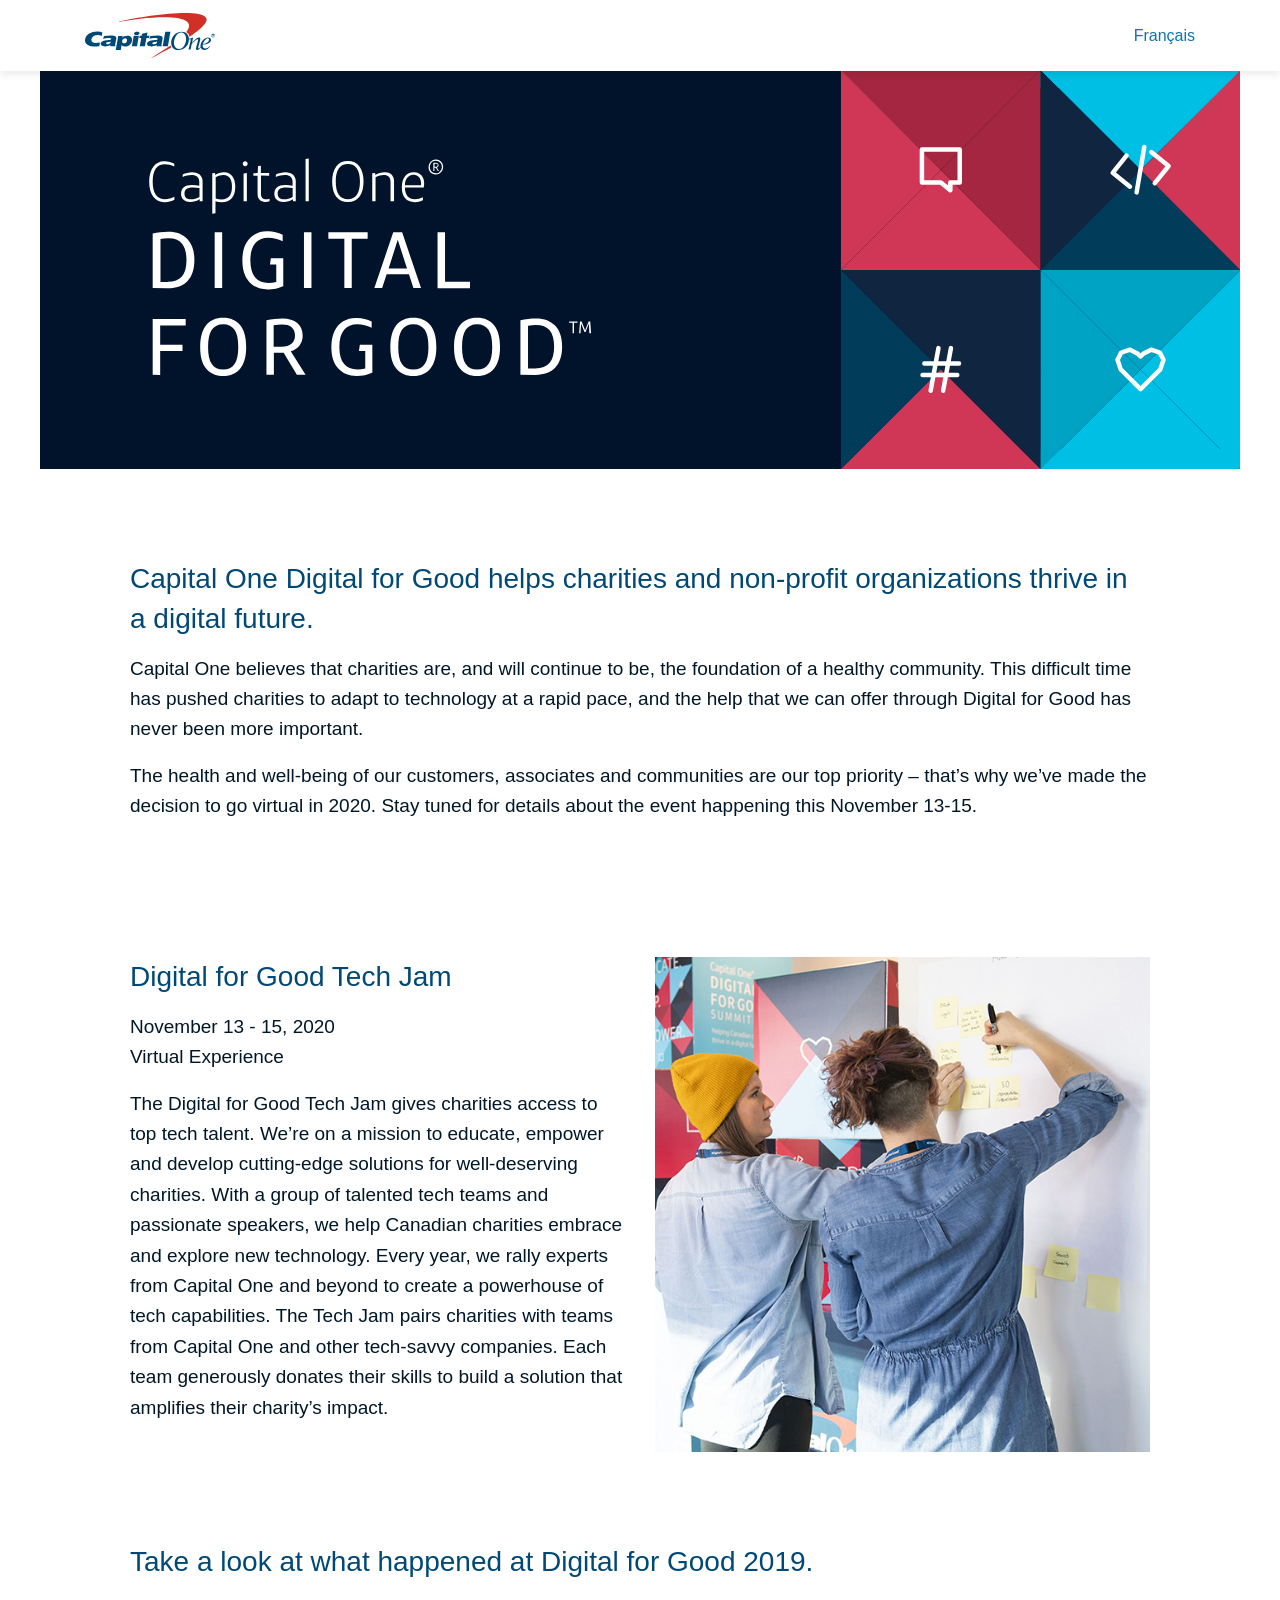
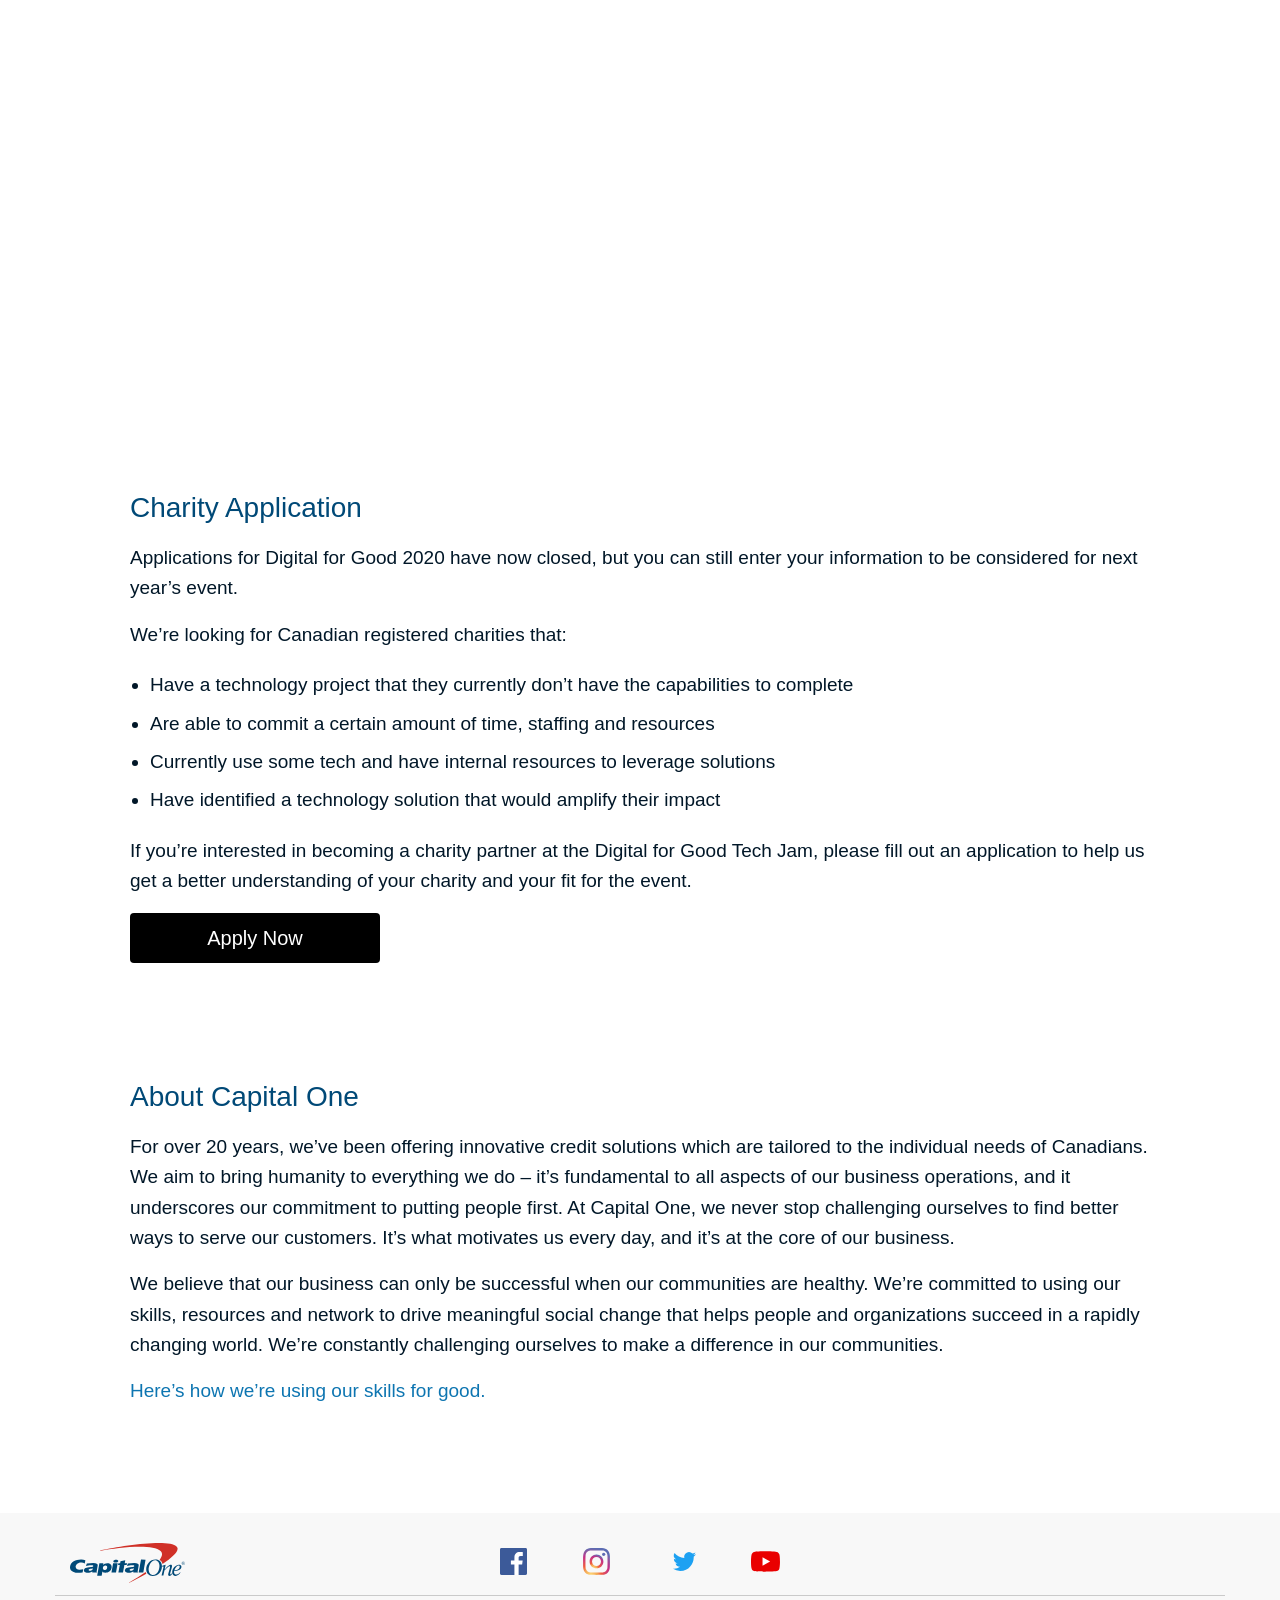
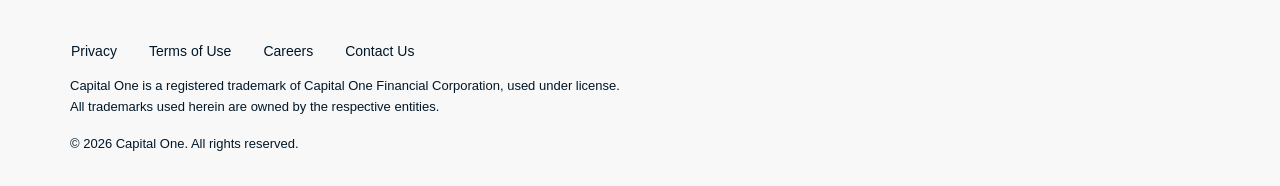
==== commit 6cfae608: "add snowplow tracking" ====
--- a/index.html
+++ b/index.html
@@ -2,6 +2,26 @@
 <html lang="en">
 
 <head>
+    <script type="text/javascript">;(function(p,l,o,w,i,n,g){if(!p[i]){p.GlobalSnowplowNamespace=p.GlobalSnowplowNamespace||[]; p.GlobalSnowplowNamespace.push(i);p[i]=function(){(p[i].q=p[i].q||[]).push(arguments)
+    };p[i].q=p[i].q||[];n=l.createElement(o);g=l.getElementsByTagName(o)[0];n.async=1;
+    n.src=w;g.parentNode.insertBefore(n,g)}}(window,document,"script","https://www.capitalone.ca/js/wwwSnowplowSetup.js","snowplow"));
+
+    window.snowplow("newTracker", "canadaTracker", "potomac-clickstream.capitalone.com", {
+        appId: "portal_compass_canada",
+        platform: "web",
+        post: true,
+        cookieDomain: null,
+        discoverRootDomain: true,
+        crossDomainLinker: function (linkElement) {
+        return /.capitalone.ca/.test(linkElement.href);
+        }
+    });
+    window.snowplow("enableActivityTracking",10,10);
+    window.snowplow("trackPageView");
+    window.snowplow("enableLinkClickTracking",null,!0,!1);
+    </script>
+
+
     
     <script async src="https://www.googletagmanager.com/gtag/js?id=UA-125987582-1"></script>
     <script>
@@ -17,119 +37,159 @@
     <meta http-equiv="X-UA-Compatible" content="ie=edge">
     <link rel="shortcut icon" href="favicon.ico" type="image/x-icon">
     <title>Digital for Good</title>
-<link href="assets/css/c1-gtc.338089b2ba06818fb95cfbebec2fec86.css" rel="stylesheet"></head>
+<link href="assets/css/c1-gtc.1d124f4b3d4b8eab4a70.css" rel="stylesheet"></head>
 
 <body>
-
     <nav class="navbar fixed-top shadow-sm navbar-light bg-light navbar-expand-lg py-2 px-4 mb-5 bg-white navbar-custom">
         <div class="container">
             <a class="navbar-brand" href="https://www.capitalone.ca/" title="Credit Cards - Compare Credit Cards Online | Capital One Canada" target="_blank">
                 <img src="[data-uri]" alt="Capital One" class="site-logo" width="130" height="45">
             </a>
+            <a href="./index-fr.html" target="_self" class="French toggle">Français</a>
         </div>
     </nav>
 
     <main class="grid-y cell small-12">
         <div class="content-wrapper" data-for="header">
             <div class="row">
-                <img class="column dfg-wm" src="assets/img/header-home-f173f9657c7bebe756e0b57ff5c3077f.svg" alt="Capital One Digital For Good, Virtual Experience, November 13-15 2020">
+                <img class="column dfg-wm" src="assets/img/header-home-3d39f0a38a901f2764506d5c3a24c569.svg" alt="Capital One Digital For Good, Virtual Experience, November 13-15 2020">
             </div>
         </div>
 
         <div class="content-wrapper" data-for="table-details">
-            <article style="padding-bottom: 0;">
+            <article>
+
                 <div id="event-format">
-                    <h2>Capital One Digital for Good helps charities and non-profit organizations
-                        thrive in a digital future.</h2>
-                    <p>
-                        Capital One believes that charities are, and will continue to be, the foundation of a healthy
-                        community. This difficult time has pushed charities to adapt to technology at a rapid pace, and
-                        the help that we can offer through Digital for Good has never been more important.</p>
-
-                    <p class="event-format-description">
-                        The health and well-being of our customers, associates and communities are our top priority –
-                        that’s why
-                        we’ve made the decision to go virtual in 2020. Stay tuned for details about the event happening
-                        this November 13-15.
-                    </p>
-
-                    <h2>2020 Charity Application</h2>
-                    <p>
-                        We're looking for Canadian registered charities that have a technology project that they
-                        currently don’t have the capabilities to complete. The selected charities will be paired with
-                        tech teams who will help to bring their digital solutions to life.
-                    </p>
-
-                    <p>
-                        There's no cost to participate for charities; however, they will need to be able to commit a
-                        certain amount of time, staffing and resources in order to participate. We’re looking for
-                        charities that: currently use some tech and have internal resources to leverage solutions, have
-                        identified a technology solution that would amplify their impact, and have desire and resources
-                        to participate in the program.
-                    </p>
-
-                    <p>
-                        If you’re interested in becoming a charity partner at this year's Digital for Good Tech Jam,
-                        please fill out an application to help us get a better understanding of your charity and your
-                        fit for this year's event.
-                    </p>
-
-                    <div id="registration">
-                        <a style="background-color: #E31A52" class="register button" href="https://hackworksadmin.typeform.com/to/AvX451" target="_blank">Apply Now</a>
-                    </div>
-
-                    <h2>The Digital for Good Tech Jam gives charities access to top tech talent.</h2>
-                    <p class="event-format-description">
-                        We’re on a mission to educate, empower and develop cutting-edge solutions for well-deserving
-                        charities. With a group of talented tech teams and passionate speakers, we help Canadian
-                        charities embrace and explore new technology. Every year, we rally experts from Capital One and
-                        beyond to create a powerhouse of tech capabilities. The Tech Jam pairs fourteen charities with
-                        teams from Capital One and other tech-savvy companies. Each team generously donates their skills
-                        to build a solution that amplifies their charity’s impact.
-                    </p>
+                    <article>
+                        <div class="grid-x grid-margin-x small-12">
+                            <div class="cell">
+
+                                <h2>Capital One Digital for Good helps charities and non-profit organizations
+                                    thrive in a digital future.</h2>
+                                <p>
+                                    Capital One believes that charities are, and will continue to be, the foundation of
+                                    a healthy community. This difficult time has pushed charities to adapt to technology
+                                    at a rapid pace, and
+                                    the help that we can offer through Digital for Good has never been more important.
+                                </p>
+
+                                <p class="event-format-description">
+                                    The health and well-being of our customers, associates and communities are our top
+                                    priority – that’s why we’ve made the decision to go virtual in 2020. Stay tuned for
+                                    details about the
+                                    event happening this November 13-15.
+                                </p>
+
+                            </div>
+                        </div>
+                    </article>
+
+                    <article>
+                        <div class="grid-x grid-margin-x small-12">
+                            <div class="cell small-6">
+                                <h2>Digital for Good Tech Jam</h2>
+                                <p class="highlighted-sub">November 13 - 15, 2020
+                                    <br>Virtual Experience</p>
+                                <p>The Digital for Good Tech Jam gives charities access to
+                                    top tech talent. We’re on a mission to educate,
+                                    empower and develop cutting-edge solutions for well-deserving
+                                    charities. With a group of talented tech
+                                    teams and passionate speakers, we help Canadian
+                                    charities embrace and explore new technology. Every
+                                    year, we rally experts from Capital One and beyond to
+                                    create a powerhouse of tech capabilities. The Tech Jam
+                                    pairs charities with teams from Capital One and other
+                                    tech-savvy companies. Each team generously donates
+                                    their skills to build a solution that amplifies their
+                                    charity’s impact.</p>
+                            </div>
+                            <div class="cell small-6">
+                                <img src="assets/img/digital-for-good-brainstorming-session-4636aa263f4e91f2f4255503aa0f622d.jpg" alt="">
+                            </div>
+                        </div>
+                    </article>
+
+                    <article>
+                        <div class="grid-x small-12">
+                            <div class="cell small-12">
+                                <h2>Take a look at what happened at Digital for Good 2019.</h2>
+                                <iframe width="700" height="394" title="Capital One Digital for Good 2019" src="https://www.youtube.com/embed/khmRakq0pys" frameborder="0" allow="accelerometer; encrypted-media; gyroscope; picture-in-picture" allowfullscreen></iframe>
+                            </div>
+                        </div>
+                    </article>
+
+                    <article>
+                        <div class="grid-x small-12">
+                            <div class="cell small-12">
+                                <h2>Charity Application</h2>
+                                <p>Applications for Digital for Good 2020 have now closed, but you can still enter your
+                                    information to be considered for
+                                    next year’s event.
+                                </p>
+
+                                <p>
+                                    We’re looking for Canadian registered charities that:
+                                </p><div class="home-page-list">
+                                    <ul>
+                                        <li>Have a technology project that they currently don’t have the capabilities to
+                                            complete</li>
+                                        <li>Are able to commit a certain amount of time, staffing and resources</li>
+                                        <li>Currently use some tech and have internal resources to leverage solutions
+                                        </li>
+                                        <li>Have identified a technology solution that would amplify their impact</li>
+                                    </ul>
+                                </div>
+                                <p></p>
+
+                                <p>
+                                    If you’re interested in becoming a charity partner at the Digital for Good Tech Jam,
+                                    please fill out an application to help us get a better understanding of your charity
+                                    and your fit for the event.
+                                </p>
+
+                                <div id="registration">
+                                    <a style="background-color: #000" class="register button" href="https://urldefense.com/v3/__https://hackworksadmin.typeform.com/to/YqSTMD84__;!!EFVe01R3CjU!KaGYS-KfNGSYgdTq1MgdZ68PLoTMGyh9-ZX6Ssg1m4m8x4Ejhn4DZeuBAuhEov8VQk_BMnc$" target="_blank">Apply
+                                        Now</a>
+                                </div>
+                                <button aria-label="Apply Now button"></button>
+                            </div>
+                    </div></article>
+
+                    <article>
+                        <div class="grid-x small-12">
+                            <div class="cell small-12">
+                                <h2>About Capital One</h2>
+                                <p>
+                                    For over 20 years, we’ve been offering innovative credit solutions which are
+                                    tailored to the
+                                    individual needs of
+                                    Canadians. We aim to bring humanity to everything we do – it’s fundamental to all
+                                    aspects of
+                                    our business operations,
+                                    and it underscores our commitment to putting people first. At Capital One, we never
+                                    stop
+                                    challenging ourselves to find
+                                    better ways to serve our customers. It’s what motivates us every day, and it’s at
+                                    the core
+                                    of our business.
+                                </p>
+                                <p>
+                                    We believe that our business can only be successful when our communities are
+                                    healthy. We’re
+                                    committed to using our
+                                    skills, resources and network to drive meaningful social change that helps people
+                                    and
+                                    organizations succeed in a rapidly
+                                    changing world. We’re constantly challenging ourselves to make a difference in our
+                                    communities.
+                                </p>
+                                <p style="margin-top: 10px;"><a style="font-weight: 400;" class="faq-email" href="https://www.capitalone.ca/about/social-impact/" target="_blank">Here’s how
+                                        we’re
+                                        using our skills for good.</a></p>
+                            </div>
+                    </div></article>
                 </div>
             </article>
-
-
-            <div class="summit-header content-wrapper" data-for="header">
-                <article style="padding-bottom: 0; padding-top: 0;">
-                    <h2>Take a look at what happened at Digital for Good 2019.</h2>
-                    <div id="desktop">
-                        <iframe width="560" height="315" title="Capital One Digital for Good 2019" src="https://www.youtube.com/embed/khmRakq0pys" frameborder="0" allow="accelerometer; encrypted-media; gyroscope; picture-in-picture" allowfullscreen></iframe>
-                    </div>
-                    <div id="mobile">
-                        <iframe width="280" height="157" title="Capital One Digital for Good 2019" src="https://www.youtube.com/embed/khmRakq0pys" frameborder="0" allow="accelerometer; encrypted-media; gyroscope; picture-in-picture" allowfullscreen></iframe>
-                    </div>
-                </article>
-            </div>
-
-            <div class="summit-header content-wrapper" data-for="header">
-                <article>
-                    <div id="event-format-about">
-                        <h2>About Capital One</h2>
-                        <p>
-                            For over 20 years, we’ve been offering innovative credit solutions which are tailored to the
-                            individual needs of
-                            Canadians. We aim to bring humanity to everything we do – it’s fundamental to all aspects of
-                            our business operations,
-                            and it underscores our commitment to putting people first. At Capital One, we never stop
-                            challenging ourselves to find
-                            better ways to serve our customers. It’s what motivates us every day, and it’s at the core
-                            of our business.
-                        </p>
-                        <p>
-                            We believe that our business can only be successful when our communities are healthy. We’re
-                            committed to using our
-                            skills, resources and network to drive meaningful social change that helps people and
-                            organizations succeed in a rapidly
-                            changing world. We’re constantly challenging ourselves to make a difference in our
-                            communities.
-                        </p>
-                        <p style="margin-top: 10px;"><a style="font-weight: 400;" class="faq-email" href="https://www.capitalone.ca/about/social-impact/" target="_blank">Here’s how we’re
-                                using our skills for good.</a></p>
-                    </div>
-                </article>
-            </div>
         </div>
     </main>
 
@@ -143,21 +203,21 @@
                 <li><a href="https://www.youtube.com/CapitalOneCanada" class="youtube-link" title="Youtube Link opens in a new window" target="_blank">Youtube</a></li>
             </ul>
             <ul id="footer-navigation" class="menu">
-                <li><a href="https://www.capitalone.ca/about/privacy/" target="_blank">Privacy Policy</a></li>
+                <li><a href="https://www.capitalone.ca/about/privacy/" target="_blank">Privacy</a></li>
                 <li><a href="https://www.capitalone.ca/about/terms-of-use/" target="_blank">Terms of Use</a></li>
                 <li><a href="https://www.capitalonecareers.ca/" target="_blank">Careers</a></li>
-                <li><a href="https://www.capitalone.ca/about/news/" target="_blank">Media</a></li>
-                <li><a href="mailto:digitalforgood@hackworks.com">Contact Us </a></li>
+                <li><a href="mailto:digitalforgood@hackworks.com" target="_blank">Contact Us</a></li>
             </ul>
             <div id="copyright-text">
                 <p>Capital One is a registered trademark of Capital One Financial Corporation, used under
                     license.<br>All trademarks
                     used herein are owned by the respective entities.</p>
-                <p>&copy; 2019 Capital One. All rights reserved.</p>
+                <p>&copy;
+                    <script>document.write(new Date().getFullYear())</script> Capital One. All rights reserved.</p>
             </div>
         </footer>
     </div>
 
-<script type="text/javascript" src="assets/js/c1-gtc.ea8a1a8e6741e7f3c526.js"></script></body>
+<script type="text/javascript" src="assets/js/c1-gtc.dda38abff54c4c02b14b.js"></script></body>
 
 </html>
--- a/assets/css/c1-gtc.1d124f4b3d4b8eab4a70.css
+++ b/assets/css/c1-gtc.1d124f4b3d4b8eab4a70.css
@@ -0,0 +1,7 @@
+@charset "UTF-8";/*!
+ * Bootstrap v4.1.3 (https://getbootstrap.com/)
+ * Copyright 2011-2018 The Bootstrap Authors
+ * Copyright 2011-2018 Twitter, Inc.
+ * Licensed under MIT (https://github.com/twbs/bootstrap/blob/master/LICENSE)
+ */:root{--blue:#007bff;--indigo:#6610f2;--purple:#6f42c1;--pink:#e83e8c;--red:#dc3545;--orange:#fd7e14;--yellow:#ffc107;--green:#28a745;--teal:#20c997;--cyan:#17a2b8;--white:#fff;--gray:#6c757d;--gray-dark:#343a40;--primary:#007bff;--secondary:#6c757d;--success:#28a745;--info:#17a2b8;--warning:#ffc107;--danger:#dc3545;--light:#f8f9fa;--dark:#343a40;--breakpoint-xs:0;--breakpoint-sm:576px;--breakpoint-md:768px;--breakpoint-lg:992px;--breakpoint-xl:1200px;--font-family-sans-serif:-apple-system,BlinkMacSystemFont,"Segoe UI",Roboto,"Helvetica Neue",Arial,sans-serif,"Apple Color Emoji","Segoe UI Emoji","Segoe UI Symbol","Noto Color Emoji";--font-family-monospace:SFMono-Regular,Menlo,Monaco,Consolas,"Liberation Mono","Courier New",monospace}*,::after,::before{box-sizing:border-box}html{font-family:sans-serif;line-height:1.15;-webkit-text-size-adjust:100%;-ms-text-size-adjust:100%;-ms-overflow-style:scrollbar;-webkit-tap-highlight-color:transparent}article,footer,header,main,nav,section{display:block}body{margin:0;font-family:-apple-system,BlinkMacSystemFont,"Segoe UI",Roboto,"Helvetica Neue",Arial,sans-serif,"Apple Color Emoji","Segoe UI Emoji","Segoe UI Symbol","Noto Color Emoji";font-size:1rem;font-weight:400;line-height:1.5;color:#212529;text-align:left;background-color:#fff}[tabindex="-1"]:focus{outline:0!important}hr{box-sizing:content-box;height:0;overflow:visible}h1,h2,h3,h4,h5,h6{margin-top:0;margin-bottom:.5rem}p{margin-top:0;margin-bottom:1rem}address{margin-bottom:1rem;font-style:normal;line-height:inherit}ul{margin-top:0;margin-bottom:1rem}ul ul{margin-bottom:0}b{font-weight:bolder}small{font-size:80%}sub{position:relative;font-size:75%;line-height:0;vertical-align:baseline}sub{bottom:-.25em}a{color:#007bff;text-decoration:none;background-color:transparent;-webkit-text-decoration-skip:objects}a:hover{color:#0056b3;text-decoration:underline}a:not([href]):not([tabindex]){color:inherit;text-decoration:none}a:not([href]):not([tabindex]):focus,a:not([href]):not([tabindex]):hover{color:inherit;text-decoration:none}a:not([href]):not([tabindex]):focus{outline:0}code{font-family:SFMono-Regular,Menlo,Monaco,Consolas,"Liberation Mono","Courier New",monospace;font-size:1em}img{vertical-align:middle;border-style:none}svg{overflow:hidden;vertical-align:middle}table{border-collapse:collapse}th{text-align:inherit}label{display:inline-block;margin-bottom:.5rem}button{border-radius:0}button:focus{outline:1px dotted;outline:5px auto -webkit-focus-ring-color}button{margin:0;font-family:inherit;font-size:inherit;line-height:inherit}button{overflow:visible}button{text-transform:none}[type=reset],[type=submit],button,html [type=button]{-webkit-appearance:button}[type=button]::-moz-focus-inner,[type=reset]::-moz-focus-inner,[type=submit]::-moz-focus-inner,button::-moz-focus-inner{padding:0;border-style:none}[type=number]::-webkit-inner-spin-button,[type=number]::-webkit-outer-spin-button{height:auto}[type=search]{outline-offset:-2px;-webkit-appearance:none}[type=search]::-webkit-search-cancel-button,[type=search]::-webkit-search-decoration{-webkit-appearance:none}::-webkit-file-upload-button{font:inherit;-webkit-appearance:button}output{display:inline-block}[hidden]{display:none!important}.h1,.h2,.h3,.h4,.h5,.h6,h1,h2,h3,h4,h5,h6{margin-bottom:.5rem;font-family:inherit;font-weight:500;line-height:1.2;color:inherit}.h1,h1{font-size:2.5rem}.h2,h2{font-size:2rem}.h3,h3{font-size:1.75rem}.h4,h4{font-size:1.5rem}.h5,h5{font-size:1.25rem}.h6,h6{font-size:1rem}.display-1{font-size:6rem;font-weight:300;line-height:1.2}.display-2{font-size:5.5rem;font-weight:300;line-height:1.2}.display-3{font-size:4.5rem;font-weight:300;line-height:1.2}.display-4{font-size:3.5rem;font-weight:300;line-height:1.2}hr{margin-top:1rem;margin-bottom:1rem;border:0;border-top:1px solid rgba(0,0,0,.1)}.small,small{font-size:80%;font-weight:400}code{font-size:87.5%;color:#e83e8c;word-break:break-word}a>code{color:inherit}.container{width:100%;padding-right:15px;padding-left:15px;margin-right:auto;margin-left:auto}@media (min-width:576px){.container{max-width:540px}}@media (min-width:768px){.container{max-width:720px}}@media (min-width:992px){.container{max-width:960px}}@media (min-width:1200px){.container{max-width:1140px}}.row{display:-ms-flexbox;display:flex;-ms-flex-wrap:wrap;flex-wrap:wrap;margin-right:-15px;margin-left:-15px}.col,.col-1,.col-10,.col-11,.col-12,.col-2,.col-3,.col-4,.col-5,.col-6,.col-7,.col-8,.col-9,.col-auto,.col-lg,.col-lg-1,.col-lg-10,.col-lg-11,.col-lg-12,.col-lg-2,.col-lg-3,.col-lg-4,.col-lg-5,.col-lg-6,.col-lg-7,.col-lg-8,.col-lg-9,.col-lg-auto,.col-sm,.col-sm-1,.col-sm-10,.col-sm-11,.col-sm-12,.col-sm-2,.col-sm-3,.col-sm-4,.col-sm-5,.col-sm-6,.col-sm-7,.col-sm-8,.col-sm-9,.col-sm-auto{position:relative;width:100%;min-height:1px;padding-right:15px;padding-left:15px}.col{-ms-flex-preferred-size:0;flex-basis:0;-ms-flex-positive:1;flex-grow:1;max-width:100%}.col-auto{-ms-flex:0 0 auto;flex:0 0 auto;width:auto;max-width:none}.col-1{-ms-flex:0 0 8.333333%;flex:0 0 8.333333%;max-width:8.333333%}.col-2{-ms-flex:0 0 16.666667%;flex:0 0 16.666667%;max-width:16.666667%}.col-3{-ms-flex:0 0 25%;flex:0 0 25%;max-width:25%}.col-4{-ms-flex:0 0 33.333333%;flex:0 0 33.333333%;max-width:33.333333%}.col-5{-ms-flex:0 0 41.666667%;flex:0 0 41.666667%;max-width:41.666667%}.col-6{-ms-flex:0 0 50%;flex:0 0 50%;max-width:50%}.col-7{-ms-flex:0 0 58.333333%;flex:0 0 58.333333%;max-width:58.333333%}.col-8{-ms-flex:0 0 66.666667%;flex:0 0 66.666667%;max-width:66.666667%}.col-9{-ms-flex:0 0 75%;flex:0 0 75%;max-width:75%}.col-10{-ms-flex:0 0 83.333333%;flex:0 0 83.333333%;max-width:83.333333%}.col-11{-ms-flex:0 0 91.666667%;flex:0 0 91.666667%;max-width:91.666667%}.col-12{-ms-flex:0 0 100%;flex:0 0 100%;max-width:100%}.order-first{-ms-flex-order:-1;order:-1}.order-0{-ms-flex-order:0;order:0}.order-1{-ms-flex-order:1;order:1}.order-2{-ms-flex-order:2;order:2}.order-3{-ms-flex-order:3;order:3}.order-4{-ms-flex-order:4;order:4}.order-5{-ms-flex-order:5;order:5}.order-6{-ms-flex-order:6;order:6}.order-7{-ms-flex-order:7;order:7}.order-8{-ms-flex-order:8;order:8}.order-9{-ms-flex-order:9;order:9}.order-10{-ms-flex-order:10;order:10}.order-11{-ms-flex-order:11;order:11}.order-12{-ms-flex-order:12;order:12}@media (min-width:576px){.col-sm{-ms-flex-preferred-size:0;flex-basis:0;-ms-flex-positive:1;flex-grow:1;max-width:100%}.col-sm-auto{-ms-flex:0 0 auto;flex:0 0 auto;width:auto;max-width:none}.col-sm-1{-ms-flex:0 0 8.333333%;flex:0 0 8.333333%;max-width:8.333333%}.col-sm-2{-ms-flex:0 0 16.666667%;flex:0 0 16.666667%;max-width:16.666667%}.col-sm-3{-ms-flex:0 0 25%;flex:0 0 25%;max-width:25%}.col-sm-4{-ms-flex:0 0 33.333333%;flex:0 0 33.333333%;max-width:33.333333%}.col-sm-5{-ms-flex:0 0 41.666667%;flex:0 0 41.666667%;max-width:41.666667%}.col-sm-6{-ms-flex:0 0 50%;flex:0 0 50%;max-width:50%}.col-sm-7{-ms-flex:0 0 58.333333%;flex:0 0 58.333333%;max-width:58.333333%}.col-sm-8{-ms-flex:0 0 66.666667%;flex:0 0 66.666667%;max-width:66.666667%}.col-sm-9{-ms-flex:0 0 75%;flex:0 0 75%;max-width:75%}.col-sm-10{-ms-flex:0 0 83.333333%;flex:0 0 83.333333%;max-width:83.333333%}.col-sm-11{-ms-flex:0 0 91.666667%;flex:0 0 91.666667%;max-width:91.666667%}.col-sm-12{-ms-flex:0 0 100%;flex:0 0 100%;max-width:100%}.order-sm-first{-ms-flex-order:-1;order:-1}.order-sm-0{-ms-flex-order:0;order:0}.order-sm-1{-ms-flex-order:1;order:1}.order-sm-2{-ms-flex-order:2;order:2}.order-sm-3{-ms-flex-order:3;order:3}.order-sm-4{-ms-flex-order:4;order:4}.order-sm-5{-ms-flex-order:5;order:5}.order-sm-6{-ms-flex-order:6;order:6}.order-sm-7{-ms-flex-order:7;order:7}.order-sm-8{-ms-flex-order:8;order:8}.order-sm-9{-ms-flex-order:9;order:9}.order-sm-10{-ms-flex-order:10;order:10}.order-sm-11{-ms-flex-order:11;order:11}.order-sm-12{-ms-flex-order:12;order:12}}@media (min-width:992px){.col-lg{-ms-flex-preferred-size:0;flex-basis:0;-ms-flex-positive:1;flex-grow:1;max-width:100%}.col-lg-auto{-ms-flex:0 0 auto;flex:0 0 auto;width:auto;max-width:none}.col-lg-1{-ms-flex:0 0 8.333333%;flex:0 0 8.333333%;max-width:8.333333%}.col-lg-2{-ms-flex:0 0 16.666667%;flex:0 0 16.666667%;max-width:16.666667%}.col-lg-3{-ms-flex:0 0 25%;flex:0 0 25%;max-width:25%}.col-lg-4{-ms-flex:0 0 33.333333%;flex:0 0 33.333333%;max-width:33.333333%}.col-lg-5{-ms-flex:0 0 41.666667%;flex:0 0 41.666667%;max-width:41.666667%}.col-lg-6{-ms-flex:0 0 50%;flex:0 0 50%;max-width:50%}.col-lg-7{-ms-flex:0 0 58.333333%;flex:0 0 58.333333%;max-width:58.333333%}.col-lg-8{-ms-flex:0 0 66.666667%;flex:0 0 66.666667%;max-width:66.666667%}.col-lg-9{-ms-flex:0 0 75%;flex:0 0 75%;max-width:75%}.col-lg-10{-ms-flex:0 0 83.333333%;flex:0 0 83.333333%;max-width:83.333333%}.col-lg-11{-ms-flex:0 0 91.666667%;flex:0 0 91.666667%;max-width:91.666667%}.col-lg-12{-ms-flex:0 0 100%;flex:0 0 100%;max-width:100%}.order-lg-first{-ms-flex-order:-1;order:-1}.order-lg-0{-ms-flex-order:0;order:0}.order-lg-1{-ms-flex-order:1;order:1}.order-lg-2{-ms-flex-order:2;order:2}.order-lg-3{-ms-flex-order:3;order:3}.order-lg-4{-ms-flex-order:4;order:4}.order-lg-5{-ms-flex-order:5;order:5}.order-lg-6{-ms-flex-order:6;order:6}.order-lg-7{-ms-flex-order:7;order:7}.order-lg-8{-ms-flex-order:8;order:8}.order-lg-9{-ms-flex-order:9;order:9}.order-lg-10{-ms-flex-order:10;order:10}.order-lg-11{-ms-flex-order:11;order:11}.order-lg-12{-ms-flex-order:12;order:12}}.table{width:100%;margin-bottom:1rem;background-color:transparent}.table td,.table th{padding:.75rem;vertical-align:top;border-top:1px solid #dee2e6}.table tbody+tbody{border-top:2px solid #dee2e6}.table .table{background-color:#fff}.table-sm td,.table-sm th{padding:.3rem}.table-success,.table-success>td,.table-success>th{background-color:#c3e6cb}.table-info,.table-info>td,.table-info>th{background-color:#bee5eb}.table-warning,.table-warning>td,.table-warning>th{background-color:#ffeeba}.table-light,.table-light>td,.table-light>th{background-color:#fdfdfe}.table-active,.table-active>td,.table-active>th{background-color:rgba(0,0,0,.075)}.form-control{display:block;width:100%;height:calc(2.25rem + 2px);padding:.375rem .75rem;font-size:1rem;line-height:1.5;color:#495057;background-color:#fff;background-clip:padding-box;border:1px solid #ced4da;border-radius:.25rem;transition:border-color .15s ease-in-out,box-shadow .15s ease-in-out}@media screen and (prefers-reduced-motion:reduce){.form-control{transition:none}}.form-control::-ms-expand{background-color:transparent;border:0}.form-control:focus{color:#495057;background-color:#fff;border-color:#80bdff;outline:0;box-shadow:0 0 0 .2rem rgba(0,123,255,.25)}.form-control::-webkit-input-placeholder{color:#6c757d;opacity:1}.form-control::-moz-placeholder{color:#6c757d;opacity:1}.form-control:-ms-input-placeholder{color:#6c757d;opacity:1}.form-control::-ms-input-placeholder{color:#6c757d;opacity:1}.form-control::placeholder{color:#6c757d;opacity:1}.form-control:disabled,.form-control[readonly]{background-color:#e9ecef;opacity:1}.form-control-file{display:block;width:100%}.col-form-label{padding-top:calc(.375rem + 1px);padding-bottom:calc(.375rem + 1px);margin-bottom:0;font-size:inherit;line-height:1.5}.col-form-label-lg{padding-top:calc(.5rem + 1px);padding-bottom:calc(.5rem + 1px);font-size:1.25rem;line-height:1.5}.col-form-label-sm{padding-top:calc(.25rem + 1px);padding-bottom:calc(.25rem + 1px);font-size:.875rem;line-height:1.5}.form-control-sm{height:calc(1.8125rem + 2px);padding:.25rem .5rem;font-size:.875rem;line-height:1.5;border-radius:.2rem}.form-control-lg{height:calc(2.875rem + 2px);padding:.5rem 1rem;font-size:1.25rem;line-height:1.5;border-radius:.3rem}.form-group{margin-bottom:1rem}.form-text{display:block;margin-top:.25rem}.form-row{display:-ms-flexbox;display:flex;-ms-flex-wrap:wrap;flex-wrap:wrap;margin-right:-5px;margin-left:-5px}.form-row>.col,.form-row>[class*=col-]{padding-right:5px;padding-left:5px}.form-check{position:relative;display:block;padding-left:1.25rem}.form-check-label{margin-bottom:0}.invalid-feedback{display:none;width:100%;margin-top:.25rem;font-size:80%;color:#dc3545}.form-control.is-invalid{border-color:#dc3545}.form-control.is-invalid:focus{border-color:#dc3545;box-shadow:0 0 0 .2rem rgba(220,53,69,.25)}.form-control.is-invalid~.invalid-feedback{display:block}.form-control-file.is-invalid~.invalid-feedback{display:block}.collapse:not(.show){display:none}.custom-control{position:relative;display:block;min-height:1.5rem;padding-left:1.5rem}.custom-control-label{position:relative;margin-bottom:0}.custom-control-label::before{position:absolute;top:.25rem;left:-1.5rem;display:block;width:1rem;height:1rem;pointer-events:none;content:"";-webkit-user-select:none;-moz-user-select:none;-ms-user-select:none;user-select:none;background-color:#dee2e6}.custom-control-label::after{position:absolute;top:.25rem;left:-1.5rem;display:block;width:1rem;height:1rem;content:"";background-repeat:no-repeat;background-position:center center;background-size:50% 50%}.custom-file{position:relative;display:inline-block;width:100%;height:calc(2.25rem + 2px);margin-bottom:0}.custom-file-label{position:absolute;top:0;right:0;left:0;z-index:1;height:calc(2.25rem + 2px);padding:.375rem .75rem;line-height:1.5;color:#495057;background-color:#fff;border:1px solid #ced4da;border-radius:.25rem}.custom-file-label::after{position:absolute;top:0;right:0;bottom:0;z-index:3;display:block;height:2.25rem;padding:.375rem .75rem;line-height:1.5;color:#495057;content:"Browse";background-color:#e9ecef;border-left:1px solid #ced4da;border-radius:0 .25rem .25rem 0}.custom-control-label::before,.custom-file-label{transition:background-color .15s ease-in-out,border-color .15s ease-in-out,box-shadow .15s ease-in-out}@media screen and (prefers-reduced-motion:reduce){.custom-control-label::before,.custom-file-label{transition:none}}.nav{display:-ms-flexbox;display:flex;-ms-flex-wrap:wrap;flex-wrap:wrap;padding-left:0;margin-bottom:0;list-style:none}.nav-link{display:block;padding:.5rem 1rem}.nav-link:focus,.nav-link:hover{text-decoration:none}.nav-fill .nav-item{-ms-flex:1 1 auto;flex:1 1 auto;text-align:center}.tab-content>.active{display:block}.navbar{position:relative;display:-ms-flexbox;display:flex;-ms-flex-wrap:wrap;flex-wrap:wrap;-ms-flex-align:center;align-items:center;-ms-flex-pack:justify;justify-content:space-between;padding:.5rem 1rem}.navbar>.container{display:-ms-flexbox;display:flex;-ms-flex-wrap:wrap;flex-wrap:wrap;-ms-flex-align:center;align-items:center;-ms-flex-pack:justify;justify-content:space-between}.navbar-brand{display:inline-block;padding-top:.3125rem;padding-bottom:.3125rem;margin-right:1rem;font-size:1.25rem;line-height:inherit;white-space:nowrap}.navbar-brand:focus,.navbar-brand:hover{text-decoration:none}.navbar-nav{display:-ms-flexbox;display:flex;-ms-flex-direction:column;flex-direction:column;padding-left:0;margin-bottom:0;list-style:none}.navbar-nav .nav-link{padding-right:0;padding-left:0}.navbar-text{display:inline-block;padding-top:.5rem;padding-bottom:.5rem}.navbar-collapse{-ms-flex-preferred-size:100%;flex-basis:100%;-ms-flex-positive:1;flex-grow:1;-ms-flex-align:center;align-items:center}.navbar-toggler{padding:.25rem .75rem;font-size:1.25rem;line-height:1;background-color:transparent;border:1px solid transparent;border-radius:.25rem}.navbar-toggler:focus,.navbar-toggler:hover{text-decoration:none}.navbar-toggler-icon{display:inline-block;width:1.5em;height:1.5em;vertical-align:middle;content:"";background:no-repeat center center;background-size:100% 100%}@media (max-width:575.98px){.navbar-expand-sm>.container{padding-right:0;padding-left:0}}@media (min-width:576px){.navbar-expand-sm{-ms-flex-flow:row nowrap;flex-flow:row nowrap;-ms-flex-pack:start;justify-content:flex-start}.navbar-expand-sm .navbar-nav{-ms-flex-direction:row;flex-direction:row}.navbar-expand-sm .navbar-nav .nav-link{padding-right:.5rem;padding-left:.5rem}.navbar-expand-sm>.container{-ms-flex-wrap:nowrap;flex-wrap:nowrap}.navbar-expand-sm .navbar-collapse{display:-ms-flexbox!important;display:flex!important;-ms-flex-preferred-size:auto;flex-basis:auto}.navbar-expand-sm .navbar-toggler{display:none}}@media (max-width:991.98px){.navbar-expand-lg>.container{padding-right:0;padding-left:0}}@media (min-width:992px){.navbar-expand-lg{-ms-flex-flow:row nowrap;flex-flow:row nowrap;-ms-flex-pack:start;justify-content:flex-start}.navbar-expand-lg .navbar-nav{-ms-flex-direction:row;flex-direction:row}.navbar-expand-lg .navbar-nav .nav-link{padding-right:.5rem;padding-left:.5rem}.navbar-expand-lg>.container{-ms-flex-wrap:nowrap;flex-wrap:nowrap}.navbar-expand-lg .navbar-collapse{display:-ms-flexbox!important;display:flex!important;-ms-flex-preferred-size:auto;flex-basis:auto}.navbar-expand-lg .navbar-toggler{display:none}}.navbar-expand{-ms-flex-flow:row nowrap;flex-flow:row nowrap;-ms-flex-pack:start;justify-content:flex-start}.navbar-expand>.container{padding-right:0;padding-left:0}.navbar-expand .navbar-nav{-ms-flex-direction:row;flex-direction:row}.navbar-expand .navbar-nav .nav-link{padding-right:.5rem;padding-left:.5rem}.navbar-expand>.container{-ms-flex-wrap:nowrap;flex-wrap:nowrap}.navbar-expand .navbar-collapse{display:-ms-flexbox!important;display:flex!important;-ms-flex-preferred-size:auto;flex-basis:auto}.navbar-expand .navbar-toggler{display:none}.navbar-light .navbar-brand{color:rgba(0,0,0,.9)}.navbar-light .navbar-brand:focus,.navbar-light .navbar-brand:hover{color:rgba(0,0,0,.9)}.navbar-light .navbar-nav .nav-link{color:rgba(0,0,0,.5)}.navbar-light .navbar-nav .nav-link:focus,.navbar-light .navbar-nav .nav-link:hover{color:rgba(0,0,0,.7)}.navbar-light .navbar-nav .active>.nav-link,.navbar-light .navbar-nav .nav-link.active,.navbar-light .navbar-nav .nav-link.show,.navbar-light .navbar-nav .show>.nav-link{color:rgba(0,0,0,.9)}.navbar-light .navbar-toggler{color:rgba(0,0,0,.5);border-color:rgba(0,0,0,.1)}.navbar-light .navbar-toggler-icon{background-image:url("data:image/svg+xml;charset=utf8,%3Csvg viewBox='0 0 30 30' xmlns='http://www.w3.org/2000/svg'%3E%3Cpath stroke='rgba(0, 0, 0, 0.5)' stroke-width='2' stroke-linecap='round' stroke-miterlimit='10' d='M4 7h22M4 15h22M4 23h22'/%3E%3C/svg%3E")}.navbar-light .navbar-text{color:rgba(0,0,0,.5)}.navbar-light .navbar-text a{color:rgba(0,0,0,.9)}.navbar-light .navbar-text a:focus,.navbar-light .navbar-text a:hover{color:rgba(0,0,0,.9)}.page-link{position:relative;display:block;padding:.5rem .75rem;margin-left:-1px;line-height:1.25;color:#007bff;background-color:#fff;border:1px solid #dee2e6}.page-link:hover{z-index:2;color:#0056b3;text-decoration:none;background-color:#e9ecef;border-color:#dee2e6}.page-link:focus{z-index:2;outline:0;box-shadow:0 0 0 .2rem rgba(0,123,255,.25)}.page-item:first-child .page-link{margin-left:0;border-top-left-radius:.25rem;border-bottom-left-radius:.25rem}.page-item:last-child .page-link{border-top-right-radius:.25rem;border-bottom-right-radius:.25rem}.page-item.active .page-link{z-index:1;color:#fff;background-color:#007bff;border-color:#007bff}@-webkit-keyframes progress-bar-stripes{from{background-position:1rem 0}to{background-position:0 0}}@keyframes progress-bar-stripes{from{background-position:1rem 0}to{background-position:0 0}}.media{display:-ms-flexbox;display:flex;-ms-flex-align:start;align-items:flex-start}.media-body{-ms-flex:1;flex:1}.list-group{display:-ms-flexbox;display:flex;-ms-flex-direction:column;flex-direction:column;padding-left:0;margin-bottom:0}.list-group-item-action{width:100%;color:#495057;text-align:inherit}.list-group-item-action:focus,.list-group-item-action:hover{color:#495057;text-decoration:none;background-color:#f8f9fa}.list-group-item-action:active{color:#212529;background-color:#e9ecef}.list-group-item{position:relative;display:block;padding:.75rem 1.25rem;margin-bottom:-1px;background-color:#fff;border:1px solid rgba(0,0,0,.125)}.list-group-item:first-child{border-top-left-radius:.25rem;border-top-right-radius:.25rem}.list-group-item:last-child{margin-bottom:0;border-bottom-right-radius:.25rem;border-bottom-left-radius:.25rem}.list-group-item:focus,.list-group-item:hover{z-index:1;text-decoration:none}.list-group-item:disabled{color:#6c757d;background-color:#fff}.list-group-item.active{z-index:2;color:#fff;background-color:#007bff;border-color:#007bff}.list-group-item-success{color:#155724;background-color:#c3e6cb}.list-group-item-success.list-group-item-action:focus,.list-group-item-success.list-group-item-action:hover{color:#155724;background-color:#b1dfbb}.list-group-item-success.list-group-item-action.active{color:#fff;background-color:#155724;border-color:#155724}.list-group-item-info{color:#0c5460;background-color:#bee5eb}.list-group-item-info.list-group-item-action:focus,.list-group-item-info.list-group-item-action:hover{color:#0c5460;background-color:#abdde5}.list-group-item-info.list-group-item-action.active{color:#fff;background-color:#0c5460;border-color:#0c5460}.list-group-item-warning{color:#856404;background-color:#ffeeba}.list-group-item-warning.list-group-item-action:focus,.list-group-item-warning.list-group-item-action:hover{color:#856404;background-color:#ffe8a1}.list-group-item-warning.list-group-item-action.active{color:#fff;background-color:#856404;border-color:#856404}.list-group-item-light{color:#818182;background-color:#fdfdfe}.list-group-item-light.list-group-item-action:focus,.list-group-item-light.list-group-item-action:hover{color:#818182;background-color:#ececf6}.list-group-item-light.list-group-item-action.active{color:#fff;background-color:#818182;border-color:#818182}@supports (-webkit-transform-style:preserve-3d) or (transform-style:preserve-3d){.carousel-item-next.carousel-item-left,.carousel-item-prev.carousel-item-right{-webkit-transform:translate3d(0,0,0);transform:translate3d(0,0,0)}}@supports (-webkit-transform-style:preserve-3d) or (transform-style:preserve-3d){.active.carousel-item-right,.carousel-item-next{-webkit-transform:translate3d(100%,0,0);transform:translate3d(100%,0,0)}}@supports (-webkit-transform-style:preserve-3d) or (transform-style:preserve-3d){.active.carousel-item-left,.carousel-item-prev{-webkit-transform:translate3d(-100%,0,0);transform:translate3d(-100%,0,0)}}@supports (-webkit-transform-style:preserve-3d) or (transform-style:preserve-3d){.carousel-fade .active.carousel-item-left,.carousel-fade .active.carousel-item-prev,.carousel-fade .carousel-item-next,.carousel-fade .carousel-item-prev,.carousel-fade .carousel-item.active{-webkit-transform:translate3d(0,0,0);transform:translate3d(0,0,0)}}.bg-success{background-color:#28a745!important}a.bg-success:focus,a.bg-success:hover,button.bg-success:focus,button.bg-success:hover{background-color:#1e7e34!important}.bg-info{background-color:#17a2b8!important}a.bg-info:focus,a.bg-info:hover,button.bg-info:focus,button.bg-info:hover{background-color:#117a8b!important}.bg-warning{background-color:#ffc107!important}a.bg-warning:focus,a.bg-warning:hover,button.bg-warning:focus,button.bg-warning:hover{background-color:#d39e00!important}.bg-light{background-color:#f8f9fa!important}a.bg-light:focus,a.bg-light:hover,button.bg-light:focus,button.bg-light:hover{background-color:#dae0e5!important}.bg-white{background-color:#fff!important}.d-none{display:none!important}.d-block{display:block!important}.d-table{display:table!important}.d-table-row{display:table-row!important}.d-table-cell{display:table-cell!important}@media (min-width:576px){.d-sm-none{display:none!important}.d-sm-block{display:block!important}.d-sm-table{display:table!important}.d-sm-table-row{display:table-row!important}.d-sm-table-cell{display:table-cell!important}}@media (min-width:992px){.d-lg-none{display:none!important}.d-lg-block{display:block!important}.d-lg-table{display:table!important}.d-lg-table-row{display:table-row!important}.d-lg-table-cell{display:table-cell!important}}@media print{.d-print-none{display:none!important}.d-print-block{display:block!important}.d-print-table{display:table!important}.d-print-table-row{display:table-row!important}.d-print-table-cell{display:table-cell!important}}.position-absolute{position:absolute!important}.position-fixed{position:fixed!important}.fixed-top{position:fixed;top:0;right:0;left:0;z-index:1030}.fixed-bottom{position:fixed;right:0;bottom:0;left:0;z-index:1030}@supports (position:-webkit-sticky) or (position:sticky){.sticky-top{position:-webkit-sticky;position:sticky;top:0;z-index:1020}}.sr-only{position:absolute;width:1px;height:1px;padding:0;overflow:hidden;clip:rect(0,0,0,0);white-space:nowrap;border:0}.shadow-sm{box-shadow:0 .125rem .25rem rgba(0,0,0,.075)!important}.shadow{box-shadow:0 .5rem 1rem rgba(0,0,0,.15)!important}.shadow-lg{box-shadow:0 1rem 3rem rgba(0,0,0,.175)!important}.shadow-none{box-shadow:none!important}.h-25{height:25%!important}.h-50{height:50%!important}.h-75{height:75%!important}.h-100{height:100%!important}.h-auto{height:auto!important}.mw-100{max-width:100%!important}.m-0{margin:0!important}.mr-0{margin-right:0!important}.mb-0{margin-bottom:0!important}.ml-0{margin-left:0!important}.m-1{margin:.25rem!important}.mr-1{margin-right:.25rem!important}.mb-1{margin-bottom:.25rem!important}.ml-1{margin-left:.25rem!important}.m-2{margin:.5rem!important}.mr-2{margin-right:.5rem!important}.mb-2{margin-bottom:.5rem!important}.ml-2{margin-left:.5rem!important}.m-3{margin:1rem!important}.mr-3{margin-right:1rem!important}.mb-3{margin-bottom:1rem!important}.ml-3{margin-left:1rem!important}.m-4{margin:1.5rem!important}.mr-4{margin-right:1.5rem!important}.mb-4{margin-bottom:1.5rem!important}.ml-4{margin-left:1.5rem!important}.m-5{margin:3rem!important}.mr-5{margin-right:3rem!important}.mb-5{margin-bottom:3rem!important}.ml-5{margin-left:3rem!important}.p-0{padding:0!important}.py-0{padding-top:0!important}.pr-0,.px-0{padding-right:0!important}.py-0{padding-bottom:0!important}.px-0{padding-left:0!important}.p-1{padding:.25rem!important}.py-1{padding-top:.25rem!important}.pr-1,.px-1{padding-right:.25rem!important}.py-1{padding-bottom:.25rem!important}.px-1{padding-left:.25rem!important}.p-2{padding:.5rem!important}.py-2{padding-top:.5rem!important}.pr-2,.px-2{padding-right:.5rem!important}.py-2{padding-bottom:.5rem!important}.px-2{padding-left:.5rem!important}.p-3{padding:1rem!important}.py-3{padding-top:1rem!important}.pr-3,.px-3{padding-right:1rem!important}.py-3{padding-bottom:1rem!important}.px-3{padding-left:1rem!important}.p-4{padding:1.5rem!important}.py-4{padding-top:1.5rem!important}.pr-4,.px-4{padding-right:1.5rem!important}.py-4{padding-bottom:1.5rem!important}.px-4{padding-left:1.5rem!important}.p-5{padding:3rem!important}.py-5{padding-top:3rem!important}.pr-5,.px-5{padding-right:3rem!important}.py-5{padding-bottom:3rem!important}.px-5{padding-left:3rem!important}.m-auto{margin:auto!important}.mr-auto{margin-right:auto!important}.mb-auto{margin-bottom:auto!important}.ml-auto{margin-left:auto!important}@media (min-width:576px){.m-sm-0{margin:0!important}.mr-sm-0{margin-right:0!important}.mb-sm-0{margin-bottom:0!important}.ml-sm-0{margin-left:0!important}.m-sm-1{margin:.25rem!important}.mr-sm-1{margin-right:.25rem!important}.mb-sm-1{margin-bottom:.25rem!important}.ml-sm-1{margin-left:.25rem!important}.m-sm-2{margin:.5rem!important}.mr-sm-2{margin-right:.5rem!important}.mb-sm-2{margin-bottom:.5rem!important}.ml-sm-2{margin-left:.5rem!important}.m-sm-3{margin:1rem!important}.mr-sm-3{margin-right:1rem!important}.mb-sm-3{margin-bottom:1rem!important}.ml-sm-3{margin-left:1rem!important}.m-sm-4{margin:1.5rem!important}.mr-sm-4{margin-right:1.5rem!important}.mb-sm-4{margin-bottom:1.5rem!important}.ml-sm-4{margin-left:1.5rem!important}.m-sm-5{margin:3rem!important}.mr-sm-5{margin-right:3rem!important}.mb-sm-5{margin-bottom:3rem!important}.ml-sm-5{margin-left:3rem!important}.p-sm-0{padding:0!important}.py-sm-0{padding-top:0!important}.pr-sm-0,.px-sm-0{padding-right:0!important}.py-sm-0{padding-bottom:0!important}.px-sm-0{padding-left:0!important}.p-sm-1{padding:.25rem!important}.py-sm-1{padding-top:.25rem!important}.pr-sm-1,.px-sm-1{padding-right:.25rem!important}.py-sm-1{padding-bottom:.25rem!important}.px-sm-1{padding-left:.25rem!important}.p-sm-2{padding:.5rem!important}.py-sm-2{padding-top:.5rem!important}.pr-sm-2,.px-sm-2{padding-right:.5rem!important}.py-sm-2{padding-bottom:.5rem!important}.px-sm-2{padding-left:.5rem!important}.p-sm-3{padding:1rem!important}.py-sm-3{padding-top:1rem!important}.pr-sm-3,.px-sm-3{padding-right:1rem!important}.py-sm-3{padding-bottom:1rem!important}.px-sm-3{padding-left:1rem!important}.p-sm-4{padding:1.5rem!important}.py-sm-4{padding-top:1.5rem!important}.pr-sm-4,.px-sm-4{padding-right:1.5rem!important}.py-sm-4{padding-bottom:1.5rem!important}.px-sm-4{padding-left:1.5rem!important}.p-sm-5{padding:3rem!important}.py-sm-5{padding-top:3rem!important}.pr-sm-5,.px-sm-5{padding-right:3rem!important}.py-sm-5{padding-bottom:3rem!important}.px-sm-5{padding-left:3rem!important}.m-sm-auto{margin:auto!important}.mr-sm-auto{margin-right:auto!important}.mb-sm-auto{margin-bottom:auto!important}.ml-sm-auto{margin-left:auto!important}}@media (min-width:992px){.m-lg-0{margin:0!important}.mr-lg-0{margin-right:0!important}.mb-lg-0{margin-bottom:0!important}.ml-lg-0{margin-left:0!important}.m-lg-1{margin:.25rem!important}.mr-lg-1{margin-right:.25rem!important}.mb-lg-1{margin-bottom:.25rem!important}.ml-lg-1{margin-left:.25rem!important}.m-lg-2{margin:.5rem!important}.mr-lg-2{margin-right:.5rem!important}.mb-lg-2{margin-bottom:.5rem!important}.ml-lg-2{margin-left:.5rem!important}.m-lg-3{margin:1rem!important}.mr-lg-3{margin-right:1rem!important}.mb-lg-3{margin-bottom:1rem!important}.ml-lg-3{margin-left:1rem!important}.m-lg-4{margin:1.5rem!important}.mr-lg-4{margin-right:1.5rem!important}.mb-lg-4{margin-bottom:1.5rem!important}.ml-lg-4{margin-left:1.5rem!important}.m-lg-5{margin:3rem!important}.mr-lg-5{margin-right:3rem!important}.mb-lg-5{margin-bottom:3rem!important}.ml-lg-5{margin-left:3rem!important}.p-lg-0{padding:0!important}.py-lg-0{padding-top:0!important}.pr-lg-0,.px-lg-0{padding-right:0!important}.py-lg-0{padding-bottom:0!important}.px-lg-0{padding-left:0!important}.p-lg-1{padding:.25rem!important}.py-lg-1{padding-top:.25rem!important}.pr-lg-1,.px-lg-1{padding-right:.25rem!important}.py-lg-1{padding-bottom:.25rem!important}.px-lg-1{padding-left:.25rem!important}.p-lg-2{padding:.5rem!important}.py-lg-2{padding-top:.5rem!important}.pr-lg-2,.px-lg-2{padding-right:.5rem!important}.py-lg-2{padding-bottom:.5rem!important}.px-lg-2{padding-left:.5rem!important}.p-lg-3{padding:1rem!important}.py-lg-3{padding-top:1rem!important}.pr-lg-3,.px-lg-3{padding-right:1rem!important}.py-lg-3{padding-bottom:1rem!important}.px-lg-3{padding-left:1rem!important}.p-lg-4{padding:1.5rem!important}.py-lg-4{padding-top:1.5rem!important}.pr-lg-4,.px-lg-4{padding-right:1.5rem!important}.py-lg-4{padding-bottom:1.5rem!important}.px-lg-4{padding-left:1.5rem!important}.p-lg-5{padding:3rem!important}.py-lg-5{padding-top:3rem!important}.pr-lg-5,.px-lg-5{padding-right:3rem!important}.py-lg-5{padding-bottom:3rem!important}.px-lg-5{padding-left:3rem!important}.m-lg-auto{margin:auto!important}.mr-lg-auto{margin-right:auto!important}.mb-lg-auto{margin-bottom:auto!important}.ml-lg-auto{margin-left:auto!important}}.text-right{text-align:right!important}.text-center{text-align:center!important}@media (min-width:576px){.text-sm-right{text-align:right!important}.text-sm-center{text-align:center!important}}@media (min-width:992px){.text-lg-right{text-align:right!important}.text-lg-center{text-align:center!important}}.text-capitalize{text-transform:capitalize!important}.font-weight-light{font-weight:300!important}.text-white{color:#fff!important}.text-success{color:#28a745!important}a.text-success:focus,a.text-success:hover{color:#1e7e34!important}.text-info{color:#17a2b8!important}a.text-info:focus,a.text-info:hover{color:#117a8b!important}.text-warning{color:#ffc107!important}a.text-warning:focus,a.text-warning:hover{color:#d39e00!important}.text-light{color:#f8f9fa!important}a.text-light:focus,a.text-light:hover{color:#dae0e5!important}.text-body{color:#212529!important}.text-white-50{color:rgba(255,255,255,.5)!important}.text-hide{font:0/0 a;color:transparent;text-shadow:none;background-color:transparent;border:0}@media print{*,::after,::before{text-shadow:none!important;box-shadow:none!important}img,tr{page-break-inside:avoid}h2,h3,p{orphans:3;widows:3}h2,h3{page-break-after:avoid}@page{size:a3}body{min-width:992px!important}.container{min-width:992px!important}.navbar{display:none}.table{border-collapse:collapse!important}.table td,.table th{background-color:#fff!important}}@font-face{font-family:Optimist;font-style:normal;font-weight:300;src:url(/assets/fonts/Optimist_W_Lt.eot);src:url(/assets/fonts/Optimist_W_Lt.eot?#iefix) format("embedded-opentype"),url(/assets/fonts/Optimist_W_Lt.woff2) format("woff2"),url(/assets/fonts/Optimist_W_Lt.woff) format("woff"),url(/assets/fonts/Optimist_W_Lt.ttf) format("truetype")}@font-face{font-family:Optimist;font-style:normal;font-weight:500;src:url(/assets/fonts/Optimist_W_Rg.eot);src:url(/assets/fonts/Optimist_W_Rg.eot?#iefix) format("embedded-opentype"),url(/assets/fonts/Optimist_W_Rg.woff2) format("woff2"),url(/assets/fonts/Optimist_W_Rg.woff) format("woff"),url(/assets/fonts/Optimist_W_Rg.ttf) format("truetype")}/*! normalize-scss | MIT/GPLv2 License | bit.ly/normalize-scss */html{font-family:sans-serif;line-height:1.15;-ms-text-size-adjust:100%;-webkit-text-size-adjust:100%}body{margin:0}article,footer,header,nav,section{display:block}h1{font-size:2em;margin:.67em 0}hr{box-sizing:content-box;height:0;overflow:visible}main{display:block}a{background-color:transparent;-webkit-text-decoration-skip:objects}a:active,a:hover{outline-width:0}b{font-weight:inherit}b{font-weight:bolder}code{font-family:monospace,monospace;font-size:1em}small{font-size:80%}sub{font-size:75%;line-height:0;position:relative;vertical-align:baseline}sub{bottom:-.25em}audio,video{display:inline-block}audio:not([controls]){display:none;height:0}img{border-style:none}svg:not(:root){overflow:hidden}button{font-family:sans-serif;font-size:100%;line-height:1.15;margin:0}button{overflow:visible}button{text-transform:none}[type=reset],[type=submit],button,html [type=button]{-webkit-appearance:button}[type=button]::-moz-focus-inner,[type=reset]::-moz-focus-inner,[type=submit]::-moz-focus-inner,button::-moz-focus-inner{border-style:none;padding:0}[type=button]:-moz-focusring,[type=reset]:-moz-focusring,[type=submit]:-moz-focusring,button:-moz-focusring{outline:1px dotted ButtonText}[type=checkbox],[type=radio]{box-sizing:border-box;padding:0}[type=number]::-webkit-inner-spin-button,[type=number]::-webkit-outer-spin-button{height:auto}[type=search]{-webkit-appearance:textfield;outline-offset:-2px}[type=search]::-webkit-search-cancel-button,[type=search]::-webkit-search-decoration{-webkit-appearance:none}::-webkit-file-upload-button{-webkit-appearance:button;font:inherit}details{display:block}menu{display:block}[hidden]{display:none}html{box-sizing:border-box;font-size:100%}*,::after,::before{box-sizing:inherit}body{margin:0;padding:0;background:#fff;font-family:Optimist,"Helvetica Neue",Helvetica,Roboto,Arial,sans-serif;font-weight:400;line-height:1.5;color:#011728;-webkit-font-smoothing:antialiased;-moz-osx-font-smoothing:grayscale}img{display:inline-block;vertical-align:middle;max-width:100%;height:auto;-ms-interpolation-mode:bicubic}button{padding:0;appearance:none;border:0;border-radius:4px;background:0 0;line-height:1;cursor:auto}[data-whatinput=mouse] button{outline:0}button{font-family:inherit}.grid-container{padding-right:.625rem;padding-left:.625rem;max-width:75rem;margin:0 auto}@media print,screen and (min-width:40em){.grid-container{padding-right:.9375rem;padding-left:.9375rem}}.grid-container.full{padding-right:0;padding-left:0;max-width:100%;margin:0 auto}.grid-x{display:flex;flex-flow:row wrap}.cell{flex:0 0 auto;min-height:0;min-width:0;width:100%}.cell.auto{flex:1 1 0px}.grid-x>.auto{width:auto}.grid-x>.small-1,.grid-x>.small-10,.grid-x>.small-11,.grid-x>.small-12,.grid-x>.small-2,.grid-x>.small-3,.grid-x>.small-4,.grid-x>.small-5,.grid-x>.small-6,.grid-x>.small-7,.grid-x>.small-8,.grid-x>.small-9,.grid-x>.small-full{flex-basis:auto}@media print,screen and (min-width:40em){.grid-x>.medium-1,.grid-x>.medium-10,.grid-x>.medium-11,.grid-x>.medium-12,.grid-x>.medium-2,.grid-x>.medium-3,.grid-x>.medium-4,.grid-x>.medium-5,.grid-x>.medium-6,.grid-x>.medium-7,.grid-x>.medium-8,.grid-x>.medium-9,.grid-x>.medium-full{flex-basis:auto}}.grid-x>.small-1{width:8.33333%}.grid-x>.small-2{width:16.66667%}.grid-x>.small-3{width:25%}.grid-x>.small-4{width:33.33333%}.grid-x>.small-5{width:41.66667%}.grid-x>.small-6{width:50%}.grid-x>.small-7{width:58.33333%}.grid-x>.small-8{width:66.66667%}.grid-x>.small-9{width:75%}.grid-x>.small-10{width:83.33333%}.grid-x>.small-11{width:91.66667%}.grid-x>.small-12{width:100%}@media print,screen and (min-width:40em){.grid-x>.medium-auto{flex:1 1 0px;width:auto}.grid-x>.medium-1{width:8.33333%}.grid-x>.medium-2{width:16.66667%}.grid-x>.medium-3{width:25%}.grid-x>.medium-4{width:33.33333%}.grid-x>.medium-5{width:41.66667%}.grid-x>.medium-6{width:50%}.grid-x>.medium-7{width:58.33333%}.grid-x>.medium-8{width:66.66667%}.grid-x>.medium-9{width:75%}.grid-x>.medium-10{width:83.33333%}.grid-x>.medium-11{width:91.66667%}.grid-x>.medium-12{width:100%}}.grid-margin-x:not(.grid-x)>.cell{width:auto}.grid-margin-y:not(.grid-y)>.cell{height:auto}.grid-margin-x{margin-left:-.625rem;margin-right:-.625rem}@media print,screen and (min-width:40em){.grid-margin-x{margin-left:-.9375rem;margin-right:-.9375rem}}.grid-margin-x>.cell{width:calc(100% - 1.25rem);margin-left:.625rem;margin-right:.625rem}@media print,screen and (min-width:40em){.grid-margin-x>.cell{width:calc(100% - 1.875rem);margin-left:.9375rem;margin-right:.9375rem}}.grid-margin-x>.auto{width:auto}.grid-margin-x>.small-1{width:calc(8.33333% - 1.25rem)}.grid-margin-x>.small-2{width:calc(16.66667% - 1.25rem)}.grid-margin-x>.small-3{width:calc(25% - 1.25rem)}.grid-margin-x>.small-4{width:calc(33.33333% - 1.25rem)}.grid-margin-x>.small-5{width:calc(41.66667% - 1.25rem)}.grid-margin-x>.small-6{width:calc(50% - 1.25rem)}.grid-margin-x>.small-7{width:calc(58.33333% - 1.25rem)}.grid-margin-x>.small-8{width:calc(66.66667% - 1.25rem)}.grid-margin-x>.small-9{width:calc(75% - 1.25rem)}.grid-margin-x>.small-10{width:calc(83.33333% - 1.25rem)}.grid-margin-x>.small-11{width:calc(91.66667% - 1.25rem)}.grid-margin-x>.small-12{width:calc(100% - 1.25rem)}@media print,screen and (min-width:40em){.grid-margin-x>.auto{width:auto}.grid-margin-x>.small-1{width:calc(8.33333% - 1.875rem)}.grid-margin-x>.small-2{width:calc(16.66667% - 1.875rem)}.grid-margin-x>.small-3{width:calc(25% - 1.875rem)}.grid-margin-x>.small-4{width:calc(33.33333% - 1.875rem)}.grid-margin-x>.small-5{width:calc(41.66667% - 1.875rem)}.grid-margin-x>.small-6{width:calc(50% - 1.875rem)}.grid-margin-x>.small-7{width:calc(58.33333% - 1.875rem)}.grid-margin-x>.small-8{width:calc(66.66667% - 1.875rem)}.grid-margin-x>.small-9{width:calc(75% - 1.875rem)}.grid-margin-x>.small-10{width:calc(83.33333% - 1.875rem)}.grid-margin-x>.small-11{width:calc(91.66667% - 1.875rem)}.grid-margin-x>.small-12{width:calc(100% - 1.875rem)}.grid-margin-x>.medium-auto{width:auto}.grid-margin-x>.medium-1{width:calc(8.33333% - 1.875rem)}.grid-margin-x>.medium-2{width:calc(16.66667% - 1.875rem)}.grid-margin-x>.medium-3{width:calc(25% - 1.875rem)}.grid-margin-x>.medium-4{width:calc(33.33333% - 1.875rem)}.grid-margin-x>.medium-5{width:calc(41.66667% - 1.875rem)}.grid-margin-x>.medium-6{width:calc(50% - 1.875rem)}.grid-margin-x>.medium-7{width:calc(58.33333% - 1.875rem)}.grid-margin-x>.medium-8{width:calc(66.66667% - 1.875rem)}.grid-margin-x>.medium-9{width:calc(75% - 1.875rem)}.grid-margin-x>.medium-10{width:calc(83.33333% - 1.875rem)}.grid-margin-x>.medium-11{width:calc(91.66667% - 1.875rem)}.grid-margin-x>.medium-12{width:calc(100% - 1.875rem)}}.grid-padding-x .grid-padding-x{margin-right:-.625rem;margin-left:-.625rem}@media print,screen and (min-width:40em){.grid-padding-x .grid-padding-x{margin-right:-.9375rem;margin-left:-.9375rem}}.grid-container:not(.full)>.grid-padding-x{margin-right:-.625rem;margin-left:-.625rem}@media print,screen and (min-width:40em){.grid-container:not(.full)>.grid-padding-x{margin-right:-.9375rem;margin-left:-.9375rem}}.grid-padding-x>.cell{padding-right:.625rem;padding-left:.625rem}@media print,screen and (min-width:40em){.grid-padding-x>.cell{padding-right:.9375rem;padding-left:.9375rem}}.small-up-1>.cell{width:100%}.small-up-2>.cell{width:50%}.small-up-3>.cell{width:33.33333%}.small-up-4>.cell{width:25%}.small-up-5>.cell{width:20%}.small-up-6>.cell{width:16.66667%}.small-up-7>.cell{width:14.28571%}.small-up-8>.cell{width:12.5%}@media print,screen and (min-width:40em){.medium-up-1>.cell{width:100%}.medium-up-2>.cell{width:50%}.medium-up-3>.cell{width:33.33333%}.medium-up-4>.cell{width:25%}.medium-up-5>.cell{width:20%}.medium-up-6>.cell{width:16.66667%}.medium-up-7>.cell{width:14.28571%}.medium-up-8>.cell{width:12.5%}}.grid-margin-x.small-up-1>.cell{width:calc(100% - 1.25rem)}.grid-margin-x.small-up-2>.cell{width:calc(50% - 1.25rem)}.grid-margin-x.small-up-3>.cell{width:calc(33.33333% - 1.25rem)}.grid-margin-x.small-up-4>.cell{width:calc(25% - 1.25rem)}.grid-margin-x.small-up-5>.cell{width:calc(20% - 1.25rem)}.grid-margin-x.small-up-6>.cell{width:calc(16.66667% - 1.25rem)}.grid-margin-x.small-up-7>.cell{width:calc(14.28571% - 1.25rem)}.grid-margin-x.small-up-8>.cell{width:calc(12.5% - 1.25rem)}@media print,screen and (min-width:40em){.grid-margin-x.small-up-1>.cell{width:calc(100% - 1.25rem)}.grid-margin-x.small-up-2>.cell{width:calc(50% - 1.25rem)}.grid-margin-x.small-up-3>.cell{width:calc(33.33333% - 1.25rem)}.grid-margin-x.small-up-4>.cell{width:calc(25% - 1.25rem)}.grid-margin-x.small-up-5>.cell{width:calc(20% - 1.25rem)}.grid-margin-x.small-up-6>.cell{width:calc(16.66667% - 1.25rem)}.grid-margin-x.small-up-7>.cell{width:calc(14.28571% - 1.25rem)}.grid-margin-x.small-up-8>.cell{width:calc(12.5% - 1.25rem)}.grid-margin-x.medium-up-1>.cell{width:calc(100% - 1.875rem)}.grid-margin-x.medium-up-2>.cell{width:calc(50% - 1.875rem)}.grid-margin-x.medium-up-3>.cell{width:calc(33.33333% - 1.875rem)}.grid-margin-x.medium-up-4>.cell{width:calc(25% - 1.875rem)}.grid-margin-x.medium-up-5>.cell{width:calc(20% - 1.875rem)}.grid-margin-x.medium-up-6>.cell{width:calc(16.66667% - 1.875rem)}.grid-margin-x.medium-up-7>.cell{width:calc(14.28571% - 1.875rem)}.grid-margin-x.medium-up-8>.cell{width:calc(12.5% - 1.875rem)}}.small-margin-collapse{margin-right:0;margin-left:0}.small-margin-collapse>.cell{margin-right:0;margin-left:0}.small-margin-collapse>.small-1{width:8.33333%}.small-margin-collapse>.small-2{width:16.66667%}.small-margin-collapse>.small-3{width:25%}.small-margin-collapse>.small-4{width:33.33333%}.small-margin-collapse>.small-5{width:41.66667%}.small-margin-collapse>.small-6{width:50%}.small-margin-collapse>.small-7{width:58.33333%}.small-margin-collapse>.small-8{width:66.66667%}.small-margin-collapse>.small-9{width:75%}.small-margin-collapse>.small-10{width:83.33333%}.small-margin-collapse>.small-11{width:91.66667%}.small-margin-collapse>.small-12{width:100%}@media print,screen and (min-width:40em){.small-margin-collapse>.medium-1{width:8.33333%}.small-margin-collapse>.medium-2{width:16.66667%}.small-margin-collapse>.medium-3{width:25%}.small-margin-collapse>.medium-4{width:33.33333%}.small-margin-collapse>.medium-5{width:41.66667%}.small-margin-collapse>.medium-6{width:50%}.small-margin-collapse>.medium-7{width:58.33333%}.small-margin-collapse>.medium-8{width:66.66667%}.small-margin-collapse>.medium-9{width:75%}.small-margin-collapse>.medium-10{width:83.33333%}.small-margin-collapse>.medium-11{width:91.66667%}.small-margin-collapse>.medium-12{width:100%}}.small-padding-collapse{margin-right:0;margin-left:0}.small-padding-collapse>.cell{padding-right:0;padding-left:0}@media print,screen and (min-width:40em){.medium-margin-collapse{margin-right:0;margin-left:0}.medium-margin-collapse>.cell{margin-right:0;margin-left:0}}@media print,screen and (min-width:40em){.medium-margin-collapse>.small-1{width:8.33333%}.medium-margin-collapse>.small-2{width:16.66667%}.medium-margin-collapse>.small-3{width:25%}.medium-margin-collapse>.small-4{width:33.33333%}.medium-margin-collapse>.small-5{width:41.66667%}.medium-margin-collapse>.small-6{width:50%}.medium-margin-collapse>.small-7{width:58.33333%}.medium-margin-collapse>.small-8{width:66.66667%}.medium-margin-collapse>.small-9{width:75%}.medium-margin-collapse>.small-10{width:83.33333%}.medium-margin-collapse>.small-11{width:91.66667%}.medium-margin-collapse>.small-12{width:100%}}@media print,screen and (min-width:40em){.medium-margin-collapse>.medium-1{width:8.33333%}.medium-margin-collapse>.medium-2{width:16.66667%}.medium-margin-collapse>.medium-3{width:25%}.medium-margin-collapse>.medium-4{width:33.33333%}.medium-margin-collapse>.medium-5{width:41.66667%}.medium-margin-collapse>.medium-6{width:50%}.medium-margin-collapse>.medium-7{width:58.33333%}.medium-margin-collapse>.medium-8{width:66.66667%}.medium-margin-collapse>.medium-9{width:75%}.medium-margin-collapse>.medium-10{width:83.33333%}.medium-margin-collapse>.medium-11{width:91.66667%}.medium-margin-collapse>.medium-12{width:100%}}@media print,screen and (min-width:40em){.medium-padding-collapse{margin-right:0;margin-left:0}.medium-padding-collapse>.cell{padding-right:0;padding-left:0}}.grid-y{display:flex;flex-flow:column nowrap}.grid-y>.cell{width:auto;max-width:none}.grid-y>.auto{height:auto}.grid-y>.small-1,.grid-y>.small-10,.grid-y>.small-11,.grid-y>.small-12,.grid-y>.small-2,.grid-y>.small-3,.grid-y>.small-4,.grid-y>.small-5,.grid-y>.small-6,.grid-y>.small-7,.grid-y>.small-8,.grid-y>.small-9,.grid-y>.small-full{flex-basis:auto}@media print,screen and (min-width:40em){.grid-y>.medium-1,.grid-y>.medium-10,.grid-y>.medium-11,.grid-y>.medium-12,.grid-y>.medium-2,.grid-y>.medium-3,.grid-y>.medium-4,.grid-y>.medium-5,.grid-y>.medium-6,.grid-y>.medium-7,.grid-y>.medium-8,.grid-y>.medium-9,.grid-y>.medium-full{flex-basis:auto}}.grid-y>.small-1{height:8.33333%}.grid-y>.small-2{height:16.66667%}.grid-y>.small-3{height:25%}.grid-y>.small-4{height:33.33333%}.grid-y>.small-5{height:41.66667%}.grid-y>.small-6{height:50%}.grid-y>.small-7{height:58.33333%}.grid-y>.small-8{height:66.66667%}.grid-y>.small-9{height:75%}.grid-y>.small-10{height:83.33333%}.grid-y>.small-11{height:91.66667%}.grid-y>.small-12{height:100%}@media print,screen and (min-width:40em){.grid-y>.medium-auto{flex:1 1 0px;height:auto}.grid-y>.medium-1{height:8.33333%}.grid-y>.medium-2{height:16.66667%}.grid-y>.medium-3{height:25%}.grid-y>.medium-4{height:33.33333%}.grid-y>.medium-5{height:41.66667%}.grid-y>.medium-6{height:50%}.grid-y>.medium-7{height:58.33333%}.grid-y>.medium-8{height:66.66667%}.grid-y>.medium-9{height:75%}.grid-y>.medium-10{height:83.33333%}.grid-y>.medium-11{height:91.66667%}.grid-y>.medium-12{height:100%}}.grid-padding-y .grid-padding-y{margin-top:-.625rem;margin-bottom:-.625rem}@media print,screen and (min-width:40em){.grid-padding-y .grid-padding-y{margin-top:-.9375rem;margin-bottom:-.9375rem}}.grid-padding-y>.cell{padding-top:.625rem;padding-bottom:.625rem}@media print,screen and (min-width:40em){.grid-padding-y>.cell{padding-top:.9375rem;padding-bottom:.9375rem}}.grid-margin-y{margin-top:-.625rem;margin-bottom:-.625rem}@media print,screen and (min-width:40em){.grid-margin-y{margin-top:-.9375rem;margin-bottom:-.9375rem}}.grid-margin-y>.cell{height:calc(100% - 1.25rem);margin-top:.625rem;margin-bottom:.625rem}@media print,screen and (min-width:40em){.grid-margin-y>.cell{height:calc(100% - 1.875rem);margin-top:.9375rem;margin-bottom:.9375rem}}.grid-margin-y>.auto{height:auto}.grid-margin-y>.small-1{height:calc(8.33333% - 1.25rem)}.grid-margin-y>.small-2{height:calc(16.66667% - 1.25rem)}.grid-margin-y>.small-3{height:calc(25% - 1.25rem)}.grid-margin-y>.small-4{height:calc(33.33333% - 1.25rem)}.grid-margin-y>.small-5{height:calc(41.66667% - 1.25rem)}.grid-margin-y>.small-6{height:calc(50% - 1.25rem)}.grid-margin-y>.small-7{height:calc(58.33333% - 1.25rem)}.grid-margin-y>.small-8{height:calc(66.66667% - 1.25rem)}.grid-margin-y>.small-9{height:calc(75% - 1.25rem)}.grid-margin-y>.small-10{height:calc(83.33333% - 1.25rem)}.grid-margin-y>.small-11{height:calc(91.66667% - 1.25rem)}.grid-margin-y>.small-12{height:calc(100% - 1.25rem)}@media print,screen and (min-width:40em){.grid-margin-y>.auto{height:auto}.grid-margin-y>.small-1{height:calc(8.33333% - 1.875rem)}.grid-margin-y>.small-2{height:calc(16.66667% - 1.875rem)}.grid-margin-y>.small-3{height:calc(25% - 1.875rem)}.grid-margin-y>.small-4{height:calc(33.33333% - 1.875rem)}.grid-margin-y>.small-5{height:calc(41.66667% - 1.875rem)}.grid-margin-y>.small-6{height:calc(50% - 1.875rem)}.grid-margin-y>.small-7{height:calc(58.33333% - 1.875rem)}.grid-margin-y>.small-8{height:calc(66.66667% - 1.875rem)}.grid-margin-y>.small-9{height:calc(75% - 1.875rem)}.grid-margin-y>.small-10{height:calc(83.33333% - 1.875rem)}.grid-margin-y>.small-11{height:calc(91.66667% - 1.875rem)}.grid-margin-y>.small-12{height:calc(100% - 1.875rem)}.grid-margin-y>.medium-auto{height:auto}.grid-margin-y>.medium-1{height:calc(8.33333% - 1.875rem)}.grid-margin-y>.medium-2{height:calc(16.66667% - 1.875rem)}.grid-margin-y>.medium-3{height:calc(25% - 1.875rem)}.grid-margin-y>.medium-4{height:calc(33.33333% - 1.875rem)}.grid-margin-y>.medium-5{height:calc(41.66667% - 1.875rem)}.grid-margin-y>.medium-6{height:calc(50% - 1.875rem)}.grid-margin-y>.medium-7{height:calc(58.33333% - 1.875rem)}.grid-margin-y>.medium-8{height:calc(66.66667% - 1.875rem)}.grid-margin-y>.medium-9{height:calc(75% - 1.875rem)}.grid-margin-y>.medium-10{height:calc(83.33333% - 1.875rem)}.grid-margin-y>.medium-11{height:calc(91.66667% - 1.875rem)}.grid-margin-y>.medium-12{height:calc(100% - 1.875rem)}}.cell-block{overflow-x:auto;max-width:100%;-webkit-overflow-scrolling:touch;-ms-overflow-stype:-ms-autohiding-scrollbar}.cell-block-y{overflow-y:auto;max-height:100%;height:100%;-webkit-overflow-scrolling:touch;-ms-overflow-stype:-ms-autohiding-scrollbar}.cell-block-container{display:flex;flex-direction:column;max-height:100%}.cell-block-container>.grid-x{max-height:100%;flex-wrap:nowrap}@media print,screen and (min-width:40em){.medium-cell-block{overflow-x:auto;max-width:100%;-webkit-overflow-scrolling:touch;-ms-overflow-stype:-ms-autohiding-scrollbar}.medium-cell-block-container{display:flex;flex-direction:column;max-height:100%}.medium-cell-block-container>.grid-x{max-height:100%;flex-wrap:nowrap}.medium-cell-block-y{overflow-y:auto;max-height:100%;height:100%;-webkit-overflow-scrolling:touch;-ms-overflow-stype:-ms-autohiding-scrollbar}}.grid-margin-y{margin-top:-.625rem;margin-bottom:-.625rem}@media print,screen and (min-width:40em){.grid-margin-y{margin-top:-.9375rem;margin-bottom:-.9375rem}}.grid-margin-y>.cell{height:calc(100% - 1.25rem);margin-top:.625rem;margin-bottom:.625rem}@media print,screen and (min-width:40em){.grid-margin-y>.cell{height:calc(100% - 1.875rem);margin-top:.9375rem;margin-bottom:.9375rem}}.grid-margin-y>.auto{height:auto}.grid-margin-y>.small-1{height:calc(8.33333% - 1.25rem)}.grid-margin-y>.small-2{height:calc(16.66667% - 1.25rem)}.grid-margin-y>.small-3{height:calc(25% - 1.25rem)}.grid-margin-y>.small-4{height:calc(33.33333% - 1.25rem)}.grid-margin-y>.small-5{height:calc(41.66667% - 1.25rem)}.grid-margin-y>.small-6{height:calc(50% - 1.25rem)}.grid-margin-y>.small-7{height:calc(58.33333% - 1.25rem)}.grid-margin-y>.small-8{height:calc(66.66667% - 1.25rem)}.grid-margin-y>.small-9{height:calc(75% - 1.25rem)}.grid-margin-y>.small-10{height:calc(83.33333% - 1.25rem)}.grid-margin-y>.small-11{height:calc(91.66667% - 1.25rem)}.grid-margin-y>.small-12{height:calc(100% - 1.25rem)}@media print,screen and (min-width:40em){.grid-margin-y>.auto{height:auto}.grid-margin-y>.small-1{height:calc(8.33333% - 1.875rem)}.grid-margin-y>.small-2{height:calc(16.66667% - 1.875rem)}.grid-margin-y>.small-3{height:calc(25% - 1.875rem)}.grid-margin-y>.small-4{height:calc(33.33333% - 1.875rem)}.grid-margin-y>.small-5{height:calc(41.66667% - 1.875rem)}.grid-margin-y>.small-6{height:calc(50% - 1.875rem)}.grid-margin-y>.small-7{height:calc(58.33333% - 1.875rem)}.grid-margin-y>.small-8{height:calc(66.66667% - 1.875rem)}.grid-margin-y>.small-9{height:calc(75% - 1.875rem)}.grid-margin-y>.small-10{height:calc(83.33333% - 1.875rem)}.grid-margin-y>.small-11{height:calc(91.66667% - 1.875rem)}.grid-margin-y>.small-12{height:calc(100% - 1.875rem)}.grid-margin-y>.medium-auto{height:auto}.grid-margin-y>.medium-1{height:calc(8.33333% - 1.875rem)}.grid-margin-y>.medium-2{height:calc(16.66667% - 1.875rem)}.grid-margin-y>.medium-3{height:calc(25% - 1.875rem)}.grid-margin-y>.medium-4{height:calc(33.33333% - 1.875rem)}.grid-margin-y>.medium-5{height:calc(41.66667% - 1.875rem)}.grid-margin-y>.medium-6{height:calc(50% - 1.875rem)}.grid-margin-y>.medium-7{height:calc(58.33333% - 1.875rem)}.grid-margin-y>.medium-8{height:calc(66.66667% - 1.875rem)}.grid-margin-y>.medium-9{height:calc(75% - 1.875rem)}.grid-margin-y>.medium-10{height:calc(83.33333% - 1.875rem)}.grid-margin-y>.medium-11{height:calc(91.66667% - 1.875rem)}.grid-margin-y>.medium-12{height:calc(100% - 1.875rem)}}div,form,h1,h2,h3,h4,h5,h6,li,p,td,th,ul{margin:0;padding:0}p{margin-bottom:1rem;font-size:inherit;line-height:1.6;text-rendering:optimizeLegibility}i{font-style:italic;line-height:inherit}b{font-weight:700;line-height:inherit}small{font-size:80%;line-height:inherit}.h1,.h2,.h3,.h4,.h5,.h6,h1,h2,h3,h4,h5,h6{font-family:Optimist,"Helvetica Neue",Helvetica,Roboto,Arial,sans-serif;font-style:normal;font-weight:400;color:#273b49;text-rendering:optimizeLegibility}.h1 small,.h2 small,.h3 small,.h4 small,.h5 small,.h6 small,h1 small,h2 small,h3 small,h4 small,h5 small,h6 small{line-height:0;color:#cacaca}.h1,h1{font-size:1.5rem;line-height:1.4;margin-top:0;margin-bottom:.5rem}.h2,h2{font-size:1.25rem;line-height:1.4;margin-top:0;margin-bottom:.5rem}.h3,h3{font-size:1.1875rem;line-height:1.4;margin-top:0;margin-bottom:.5rem}.h4,h4{font-size:1.125rem;line-height:1.4;margin-top:0;margin-bottom:.5rem}.h5,h5{font-size:1.0625rem;line-height:1.4;margin-top:0;margin-bottom:.5rem}.h6,h6{font-size:1rem;line-height:1.4;margin-top:0;margin-bottom:.5rem}@media print,screen and (min-width:40em){.h1,h1{font-size:1.75rem}.h2,h2{font-size:1.5rem}.h3,h3{font-size:1.25rem}.h4,h4{font-size:1.125rem}.h5,h5{font-size:1.0625rem}.h6,h6{font-size:1rem}}a{line-height:inherit;color:#0d75b1;text-decoration:none;cursor:pointer}a:focus,a:hover{color:#09527e}a img{border:0}hr{clear:both;max-width:75rem;height:0;margin:1.25rem auto;border-top:0;border-right:0;border-bottom:1px solid #cacaca;border-left:0}ul{margin-bottom:1rem;list-style-position:outside;line-height:1.6}li{font-size:inherit}ul{margin-left:1.25rem;list-style-type:disc}ul ul{margin-left:1.25rem;margin-bottom:0}code{padding:.125rem .3125rem .0625rem;border:1px solid #cacaca;background-color:#f8f8f8;font-family:Consolas,"Liberation Mono",Courier,monospace;font-weight:400;color:#011728}.text-right{text-align:right}.text-center{text-align:center}@media print,screen and (min-width:40em){.medium-text-right{text-align:right}.medium-text-center{text-align:center}}.show-for-print{display:none!important}@media print{*{background:0 0!important;box-shadow:none!important;color:#000!important;text-shadow:none!important}.show-for-print{display:block!important}.hide-for-print{display:none!important}table.show-for-print{display:table!important}tbody.show-for-print{display:table-row-group!important}tr.show-for-print{display:table-row!important}td.show-for-print{display:table-cell!important}th.show-for-print{display:table-cell!important}a,a:visited{text-decoration:underline}a[href]:after{content:" (" attr(href) ")"}a[href^='#']:after,a[href^='javascript:']:after{content:''}img,tr{page-break-inside:avoid}img{max-width:100%!important}@page{margin:.5cm}h2,h3,p{orphans:3;widows:3}h2,h3{page-break-after:avoid}}[type=color],[type=date],[type=datetime-local],[type=datetime],[type=email],[type=month],[type=number],[type=password],[type=search],[type=tel],[type=text],[type=time],[type=url],[type=week]{display:block;box-sizing:border-box;width:100%;height:2.4375rem;margin:0 0 1rem;padding:.5rem;border:2px solid #cacaca;border-radius:4px;background-color:#fff;box-shadow:none;font-family:inherit;font-size:1rem;font-weight:400;line-height:1.5;color:#011728;transition:box-shadow .5s,border-color .25s ease-in-out;appearance:none}[type=color]:focus,[type=date]:focus,[type=datetime-local]:focus,[type=datetime]:focus,[type=email]:focus,[type=month]:focus,[type=number]:focus,[type=password]:focus,[type=search]:focus,[type=tel]:focus,[type=text]:focus,[type=time]:focus,[type=url]:focus,[type=week]:focus{outline:0;border:2px solid #119ceb;background-color:#fff;box-shadow:none;transition:box-shadow .5s,border-color .25s ease-in-out}[type=button],[type=submit]{appearance:none;border-radius:4px}[type=checkbox],[type=file],[type=radio]{margin:0 0 1rem}[type=checkbox]+label,[type=radio]+label{display:inline-block;vertical-align:baseline;margin-left:.5rem;margin-right:1rem;margin-bottom:0}[type=checkbox]+label[for],[type=radio]+label[for]{cursor:pointer}label>[type=checkbox],label>[type=radio]{margin-right:.5rem}[type=file]{width:100%}label{display:block;margin:0;font-size:.875rem;font-weight:400;line-height:1.8;color:#011728}.help-text{margin-top:-.5rem;font-size:.8125rem;font-style:italic;color:#011728}.is-invalid-label{color:#d03027}.button{display:inline-block;vertical-align:middle;margin:0 0 1rem 0;font-family:inherit;padding:.75rem 1rem;-webkit-appearance:none;border:1px solid transparent;border-radius:4px;transition:background-color .25s ease-out,color .25s ease-out;font-size:.9rem;line-height:1;text-align:center;cursor:pointer;background-color:#128020;color:#fff}[data-whatinput=mouse] .button{outline:0}.button:focus,.button:hover{background-color:#0f6d1b;color:#fff}.button.small{font-size:.75rem}.button.expanded{display:block;width:100%;margin-right:0;margin-left:0}.button.action{background-color:#128020;color:#fff}.button.action:focus,.button.action:hover{background-color:#0e661a;color:#fff}.button.accent-blue{background-color:#018bbb;color:#011728}.button.accent-blue:focus,.button.accent-blue:hover{background-color:#016f96;color:#011728}.button.button-blue{background-color:#09b4e8;color:#011728}.button.button-blue:focus,.button.button-blue:hover{background-color:#0790ba;color:#011728}.button[disabled]{opacity:.5;cursor:not-allowed}.button[disabled],.button[disabled]:focus,.button[disabled]:hover{background-color:#128020;color:#fff}.button[disabled].action{opacity:.5;cursor:not-allowed}.button[disabled].action,.button[disabled].action:focus,.button[disabled].action:hover{background-color:#128020;color:#fff}.button[disabled].accent-blue{opacity:.5;cursor:not-allowed}.button[disabled].accent-blue,.button[disabled].accent-blue:focus,.button[disabled].accent-blue:hover{background-color:#018bbb;color:#011728}.button[disabled].button-blue{opacity:.5;cursor:not-allowed}.button[disabled].button-blue,.button[disabled].button-blue:focus,.button[disabled].button-blue:hover{background-color:#09b4e8;color:#011728}a.button:focus,a.button:hover{text-decoration:none}.button-group{margin-bottom:1rem;display:flex;flex-wrap:nowrap;align-items:stretch}.button-group::after,.button-group::before{display:table;content:' ';flex-basis:0;order:1}.button-group::after{clear:both}.button-group .button{margin:0;margin-right:1px;margin-bottom:1px;font-size:.9rem;flex:0 0 auto}.button-group .button:last-child{margin-right:0}.button-group.small .button{font-size:.75rem}.button-group.expanded .button{flex:1 1 0px}.button-group.success .button{background-color:#128020;color:#fff}.button-group.success .button:focus,.button-group.success .button:hover{background-color:#0e661a;color:#fff}.button-group.warning .button{background-color:#f58523;color:#011728}.button-group.warning .button:focus,.button-group.warning .button:hover{background-color:#d6690a;color:#011728}.button-group.action .button{background-color:#128020;color:#fff}.button-group.action .button:focus,.button-group.action .button:hover{background-color:#0e661a;color:#fff}.button-group.accent-blue .button{background-color:#018bbb;color:#011728}.button-group.accent-blue .button:focus,.button-group.accent-blue .button:hover{background-color:#016f96;color:#011728}.button-group.button-blue .button{background-color:#09b4e8;color:#011728}.button-group.button-blue .button:focus,.button-group.button-blue .button:hover{background-color:#0790ba;color:#011728}.menu{padding:0;margin:0;list-style:none;position:relative;display:flex;flex-wrap:wrap}[data-whatinput=mouse] .menu li{outline:0}.menu .button,.menu a{line-height:1;text-decoration:none;display:block;padding:.7rem 1rem}.menu a,.menu button{margin-bottom:0}.menu{flex-wrap:wrap;flex-direction:row}.menu.expanded li{flex:1 1 0px}.menu.simple{align-items:center}.menu.simple li+li{margin-left:1rem}.menu.simple a{padding:0}@media print,screen and (min-width:40em){.menu.medium-expanded li{flex:1 1 0px}.menu.medium-simple li{flex:1 1 0px}}.menu.icons a{display:flex}.menu.icon-bottom a,.menu.icon-right a,.menu.icon-top a{display:flex}.menu.icon-right li a{flex-flow:row nowrap}.menu.icon-right li a i,.menu.icon-right li a img,.menu.icon-right li a svg{margin-left:.25rem}.menu.icon-top li a{flex-flow:column nowrap}.menu.icon-top li a i,.menu.icon-top li a img,.menu.icon-top li a svg{align-self:stretch;margin-bottom:.25rem;text-align:center}.menu.icon-bottom li a{flex-flow:column nowrap}.menu.icon-bottom li a i,.menu.icon-bottom li a img,.menu.icon-bottom li a svg{align-self:stretch;margin-bottom:.25rem;text-align:center}.menu .is-active>a{background:#004977;color:#fff}.menu .active>a{background:#004977;color:#fff}.menu .menu-text{padding:.7rem 1rem;font-weight:700;line-height:1;color:inherit}.no-js [data-responsive-menu] ul{display:none}.menu-icon{position:relative;display:inline-block;vertical-align:middle;width:20px;height:16px;cursor:pointer}.menu-icon::after{position:absolute;top:0;left:0;display:block;width:100%;height:2px;background:#fff;box-shadow:0 7px 0 #fff,0 14px 0 #fff;content:''}.menu-icon:hover::after{background:#cacaca;box-shadow:0 7px 0 #cacaca,0 14px 0 #cacaca}.label{display:inline-block;padding:.33333rem .5rem;border-radius:4px;font-size:.8rem;line-height:1;white-space:nowrap;cursor:default;background:#004977;color:#fff}.label.success{background:#128020;color:#fff}.label.warning{background:#f58523;color:#011728}.label.action{background:#128020;color:#fff}.label.accent-blue{background:#018bbb;color:#011728}.label.button-blue{background:#09b4e8;color:#011728}.media-object{display:flex;margin-bottom:1rem;flex-wrap:nowrap}.media-object img{max-width:none}.media-object-section{flex:0 1 auto}.media-object-section:first-child{padding-right:1rem}.media-object-section:last-child:not(:nth-child(2)){padding-left:1rem}.media-object-section>:last-child{margin-bottom:0}.media-object-section.main-section{flex:1 1 0px}.position-right{top:0;right:0;height:100%;overflow-y:auto;width:250px;transform:translateX(250px)}.position-top{top:0;left:0;width:100%;overflow-x:auto;height:250px;transform:translateY(-250px)}.position-bottom{bottom:0;left:0;width:100%;overflow-x:auto;height:250px;transform:translateY(250px)}table{border-collapse:collapse;width:100%;margin-bottom:1rem;border-radius:4px}tbody{border:1px solid #f2f2f2;background-color:#fff}tbody td,tbody th{padding:.5rem .625rem .625rem}tbody tr:nth-child(even){border-bottom:0;background-color:#f2f2f2}.title-bar{padding:.5rem;background:#011728;color:#fff;display:flex;justify-content:flex-start;align-items:center}.title-bar .menu-icon{margin-left:.25rem;margin-right:.25rem}.title-bar-right{flex:1 1 0px}.title-bar-right{text-align:right}.title-bar-title{display:inline-block;vertical-align:middle;font-weight:700}.top-bar{display:flex;flex-wrap:nowrap;justify-content:space-between;align-items:center;padding:.5rem;flex-wrap:wrap}.top-bar,.top-bar ul{background-color:#f8f8f8}.top-bar .top-bar-right{flex:0 0 100%;max-width:100%}@media print,screen and (min-width:40em){.top-bar{flex-wrap:nowrap}.top-bar .top-bar-right{flex:0 1 auto;margin-left:auto}}.top-bar-title{flex:0 0 auto;margin:.5rem 1rem .5rem 0}.top-bar-right{flex:0 0 auto}.hide{display:none!important}@media screen and (max-width:39.9375em){.hide-for-small-only{display:none!important}}@media screen and (max-width:0em),screen and (min-width:40em){.show-for-small-only{display:none!important}}@media print,screen and (min-width:40em){.hide-for-medium{display:none!important}}@media screen and (max-width:39.9375em){.show-for-medium{display:none!important}}@media screen and (min-width:40em) and (max-width:63.9375em){.hide-for-medium-only{display:none!important}}@media screen and (max-width:39.9375em),screen and (min-width:64em){.show-for-medium-only{display:none!important}}.show-for-sr{position:absolute!important;width:1px;height:1px;padding:0;overflow:hidden;clip:rect(0,0,0,0);white-space:nowrap;clip-path:inset(50%);border:0}.small-order-1{order:1}.small-order-2{order:2}.small-order-3{order:3}.small-order-4{order:4}.small-order-5{order:5}.small-order-6{order:6}@media print,screen and (min-width:40em){.medium-order-1{order:1}.medium-order-2{order:2}.medium-order-3{order:3}.medium-order-4{order:4}.medium-order-5{order:5}.medium-order-6{order:6}}.button{font-size:1.25rem;font-weight:500;line-height:1.5rem}.button[disabled]:focus,.button[disabled]:hover{background-color:#0e661a}.button[disabled]:focus,.button[disabled]:hover{background-color:#0e661a}.button[disabled]:focus,.button[disabled]:hover{background-color:#0e661a}.button.success[disabled]:focus,.button.success[disabled]:hover{background-color:#0e661a}.button[disabled]:focus,.button[disabled]:hover{background-color:#0e661a}.button.warning[disabled]:focus,.button.warning[disabled]:hover{background-color:#d6690a}.button[disabled]:focus,.button[disabled]:hover{background-color:#0e661a}.button[disabled]:focus,.button[disabled]:hover{background-color:#0e661a}.button.action[disabled]:focus,.button.action[disabled]:hover{background-color:#0e661a}.button[disabled]:focus,.button[disabled]:hover{background-color:#0e661a}.button[disabled]:focus,.button[disabled]:hover{background-color:#0e661a}.button[disabled]:focus,.button[disabled]:hover{background-color:#0e661a}.button[disabled]:focus,.button[disabled]:hover{background-color:#0e661a}.button[disabled]:focus,.button[disabled]:hover{background-color:#0e661a}.button[disabled]:focus,.button[disabled]:hover{background-color:#0e661a}.button.accent-blue[disabled]:focus,.button.accent-blue[disabled]:hover{background-color:#016f96}.button[disabled]:focus,.button[disabled]:hover{background-color:#0e661a}.button.button-blue[disabled]:focus,.button.button-blue[disabled]:hover{background-color:#0790ba}.is-invalid-help{color:#d03027}@font-face{font-family:onedesign-icons;src:url(/assets/fonts/ui-icons.eot);src:url(/assets/fonts/ui-icons.eot?#iefix) format("embedded-opentype"),url(/assets/fonts/ui-icons.woff) format("woff"),url(/assets/fonts/ui-icons.ttf) format("truetype"),url([data-uri]#fontcustom) format("svg");font-weight:400;font-style:normal}.content-wrapper[data-for=table-details]{box-sizing:border-box}.content-wrapper[data-for=table-details] article{padding-left:1.875rem;padding-right:1.875rem;padding-top:1.875rem;padding-bottom:1.875rem}@media print,screen and (min-width:40em){.content-wrapper[data-for=table-details] article{padding-left:2.8125rem;padding-right:2.8125rem;padding-top:2.8125rem;padding-bottom:2.8125rem}}.content-wrapper[data-for=table-details] .details-section{clear:both;padding:0;margin:0}.content-wrapper[data-for=table-details] .details-tab-content{display:table;float:left;margin-top:20px}.content-wrapper[data-for=table-details] .group:after,.content-wrapper[data-for=table-details] .group:before{content:"";display:table}.content-wrapper[data-for=table-details] .group:after{clear:both}.content-wrapper[data-for=table-details] .event-format{color:#00b3e7;margin-bottom:0}.content-wrapper[data-for=table-details] .cost-and-registration p{color:#00c0e5}.content-wrapper[data-for=table-details] .cost-and-registration a.button{background-color:#00c0e5}.content-wrapper[data-for=table-details] .event-format-description{margin-bottom:45px}.content-wrapper[data-for=table-details] .participating-charities-description{padding-bottom:45px}.content-wrapper[data-for=table-details] #schedule-day{font-weight:400}.content-wrapper[data-for=table-details] .summit-header{margin-top:0}.content-wrapper[data-for=table-details] .location{padding-left:0}.content-wrapper[data-for=table-details] #schedule .agenda{padding-bottom:1.875rem}@media print,screen and (min-width:40em){.content-wrapper[data-for=table-details] #schedule .agenda{padding-bottom:2.8125rem}}.content-wrapper[data-for=table-details] #schedule .agenda table{margin-bottom:0;margin-top:32px}.content-wrapper[data-for=table-details] #schedule .agenda table,.content-wrapper[data-for=table-details] #schedule .agenda tbody,.content-wrapper[data-for=table-details] #schedule .agenda td,.content-wrapper[data-for=table-details] #schedule .agenda tr{border:none;background-color:#fff}.content-wrapper[data-for=table-details] #schedule .agenda tr{border:none;border-bottom:.5px solid #d8d8d8}.content-wrapper[data-for=table-details] #schedule .time{font-weight:400}.content-wrapper[data-for=table-details] #schedule .schedule-session{padding-left:30px}.content-wrapper[data-for=table-details] #schedule .schedule-time{width:33%}.content-wrapper[data-for=table-details] #schedule .schedule-time p{margin-bottom:0}.content-wrapper[data-for=table-details] #schedule .schedule-day span{font-size:19px}.content-wrapper[data-for=table-details] #schedule .schedule-day span p{font-weight:300;margin-bottom:0}.content-wrapper[data-for=table-details] #schedule .schedule-day td{vertical-align:middle}.content-wrapper[data-for=table-details] #schedule .breakout-sessions h2{margin-bottom:0}.content-wrapper[data-for=table-details] #schedule .breakout-sessions table,.content-wrapper[data-for=table-details] #schedule .breakout-sessions tbody,.content-wrapper[data-for=table-details] #schedule .breakout-sessions td,.content-wrapper[data-for=table-details] #schedule .breakout-sessions tr{border:none;background-color:#fff}.content-wrapper[data-for=table-details] #schedule .breakout-sessions td{padding-left:0;padding-right:0;padding-top:1rem;width:50%}.content-wrapper[data-for=table-details] #schedule .breakout-sessions .leadership-table tr,.content-wrapper[data-for=table-details] #schedule .breakout-sessions .marketing-table tr,.content-wrapper[data-for=table-details] #schedule .breakout-sessions .operations-table tr{border-top:.5px solid #d8d8d8;border-bottom:.5px solid #d8d8d8}.content-wrapper[data-for=table-details] #schedule .breakout-sessions .leadership-table .session-header,.content-wrapper[data-for=table-details] #schedule .breakout-sessions .marketing-table .session-header,.content-wrapper[data-for=table-details] #schedule .breakout-sessions .operations-table .session-header{border-top:none}.content-wrapper[data-for=table-details] #schedule .breakout-sessions .leadership-table .session-header h3,.content-wrapper[data-for=table-details] #schedule .breakout-sessions .marketing-table .session-header h3,.content-wrapper[data-for=table-details] #schedule .breakout-sessions .operations-table .session-header h3{color:#00c0e5}.content-wrapper[data-for=table-details] #schedule .breakout-sessions p{margin-bottom:.5rem}.content-wrapper[data-for=table-details] #schedule .breakout-sessions table{width:100%}.content-wrapper[data-for=table-details] #schedule .tech-bar{padding-top:1.875rem}@media print,screen and (min-width:40em){.content-wrapper[data-for=table-details] #schedule .tech-bar{padding-top:2.8125rem}}@media only screen and (max-width:1024px){.content-wrapper[data-for=table-details] #schedule .agenda table,.content-wrapper[data-for=table-details] #schedule .agenda tbody,.content-wrapper[data-for=table-details] #schedule .agenda td,.content-wrapper[data-for=table-details] #schedule .agenda th,.content-wrapper[data-for=table-details] #schedule .agenda tr{display:block}.content-wrapper[data-for=table-details] #schedule .agenda table{width:100%}.content-wrapper[data-for=table-details] #schedule .agenda .schedule-time{width:100%;padding-bottom:0;padding-left:0}.content-wrapper[data-for=table-details] #schedule .agenda .first{border-top:.5px solid #d8d8d8}.content-wrapper[data-for=table-details] #schedule .agenda .schedule-session{padding-left:0;border-bottom:.5px solid #d8d8d8}.content-wrapper[data-for=table-details] #schedule .breakout-sessions td,.content-wrapper[data-for=table-details] #schedule .breakout-sessions tr{display:block}.content-wrapper[data-for=table-details] #schedule .breakout-sessions .end{border-bottom:none}.content-wrapper[data-for=table-details] #schedule .breakout-sessions td{width:100%}.content-wrapper[data-for=table-details] #schedule .breakout-sessions .td-marketing{padding-top:0}.content-wrapper[data-for=table-details] #schedule .breakout-sessions .marketing-table .speaker-details{margin-bottom:8px}}#panel{padding-bottom:1.875rem}@media print,screen and (min-width:40em){#panel{padding-bottom:2.8125rem}}#panel .expert{float:left;width:25%;padding:5px 5px 20px 5px}#panel .expert img{margin-bottom:16px}#panel .row{margin-left:0;margin-right:0}@media only screen and (max-width:1024px){#panel .expert{width:33%;padding-right:25px}#panel .Belinda{float:inherit}}@media only screen and (max-width:690px){#panel .expert{width:100%;padding-right:25px}}#speakers{padding-bottom:1.875rem}@media print,screen and (min-width:40em){#speakers{padding-bottom:2.8125rem}}#speakers .component{margin:0 10px 40px 0;padding:5px 10px 5px 0}#speakers .component-image{float:left;margin-right:20px}#speakers .component-content{display:flow-root;padding-right:35px}#speakers .speakers-title{font-weight:300;margin-bottom:16px}#speakers h2{margin-bottom:0}#speakers img{padding-right:20px}#speakers .innovation{margin-top:30px}@media only screen and (max-width:1024px){#speakers .content-wrapper[data-for=table-details] article{padding-bottom:0}#speakers .component{width:100%;margin:0 0 10px 0;padding-right:0}#speakers .component h2{font-size:20px}#speakers .component-image{margin-right:0}#speakers .component-image img{width:100%;padding-right:0}#speakers .component-content{padding-top:20px;display:inline-block;padding-right:0}}#registration .button{margin:0}body,html{max-width:100%;overflow-x:hidden}.cost-and-registration b{font-weight:bolder}.content-wrapper[data-for=faq] .faq-email{font-weight:400}.content-wrapper[data-for=faq] article{padding-left:1.875rem;padding-right:1.875rem;padding-top:1.875rem;padding-bottom:1.875rem}@media print,screen and (min-width:40em){.content-wrapper[data-for=faq] article{padding-left:2.8125rem;padding-right:2.8125rem;padding-top:2.8125rem;padding-bottom:2.8125rem}}.content-wrapper[data-for=faq] body,.content-wrapper[data-for=faq] html{max-width:100%;overflow-x:hidden}.content-wrapper[data-for=faq] h4{color:#00b3e7}.content-wrapper[data-for=faq] p{margin-bottom:40px}.content-wrapper[data-for=faq] h2{margin-bottom:0}.content-wrapper[data-for=faq] #faq{padding-bottom:1.875rem}@media print,screen and (min-width:40em){.content-wrapper[data-for=faq] #faq{padding-bottom:2.8125rem}}.content-wrapper[data-for=faq] .details-section{clear:both;padding:0;margin:0}.content-wrapper[data-for=faq] .details-tab-content{display:block;float:left;margin-top:20px}.content-wrapper[data-for=faq] .group:after,.content-wrapper[data-for=faq] .group:before{content:"";display:table}.content-wrapper[data-for=faq] .group:after{clear:both}.content-wrapper[data-for=faq] .col1{padding-right:50px}.content-wrapper[data-for=faq] .col1 p:nth-last-child{margin-bottom:0}.content-wrapper[data-for=faq] .col2{padding-left:50px}.content-wrapper[data-for=faq] .span_1_of_2{width:49.2%}.content-wrapper[data-for=faq] #registration{margin-bottom:0}.content-wrapper[data-for=faq] #registration .button{margin-left:0;margin-bottom:0}@media only screen and (max-width:1024px){.content-wrapper[data-for=faq] .col1{padding-right:0}.content-wrapper[data-for=faq] .col2{padding-left:0}.content-wrapper[data-for=faq] .span_1_of_2{width:100%}.content-wrapper[data-for=faq] p{margin-bottom:30px}.content-wrapper[data-for=faq] .faq-email{margin-bottom:0}}.content-wrapper[data-for=content]{width:100%;min-height:500px;font-size:larger}.content-wrapper[data-for=content] article{padding-left:1.875rem;padding-right:1.875rem;padding-top:1.875rem;padding-bottom:1.875rem}@media print,screen and (min-width:40em){.content-wrapper[data-for=content] article{padding-left:2.8125rem;padding-right:2.8125rem;padding-top:2.8125rem;padding-bottom:2.8125rem}}.content-wrapper[data-for=content] ul{font-weight:300;list-style-type:disc;padding-left:1.875rem;padding-right:1.875rem}@media print,screen and (min-width:40em){.content-wrapper[data-for=content] ul{padding-left:2.8125rem;padding-right:2.8125rem}}.content-wrapper[data-for=content] li{word-break:break-word}.content-wrapper[data-for=content]{width:100%;min-height:500px;font-size:larger}#nav-bar,#page-footer,main .content-wrapper>.row,main .content-wrapper>article,main>.content-wrapper>article,main>.content-wrapper>header,main>.content-wrapper>section{padding-right:.625rem;padding-left:.625rem;max-width:75rem;margin:0 auto}@media print,screen and (min-width:40em){#nav-bar,#page-footer,main .content-wrapper>.row,main .content-wrapper>article,main>.content-wrapper>article,main>.content-wrapper>header,main>.content-wrapper>section{padding-right:.9375rem;padding-left:.9375rem}}body #nav-bar,body main>.content-wrapper{display:flex;flex-flow:row wrap;min-height:1px}body #nav-bar>article,body #nav-bar>footer,body #nav-bar>section,body main>.content-wrapper>article,body main>.content-wrapper>footer,body main>.content-wrapper>section{width:100%;padding-right:.9375rem;padding-left:.9375rem;padding-left:1.875rem;padding-right:1.875rem;padding-top:1.875rem}@media print,screen and (min-width:40em){body #nav-bar>article,body #nav-bar>footer,body #nav-bar>section,body main>.content-wrapper>article,body main>.content-wrapper>footer,body main>.content-wrapper>section{padding-left:2.8125rem;padding-right:2.8125rem;padding-top:2.8125rem}}body #nav-bar .tech-jam-overview h3,body main>.content-wrapper .tech-jam-overview h3{color:#00c0e5}body #nav-bar .highlighted-sub,body main>.content-wrapper .highlighted-sub{font-weight:400}body #nav-bar .home-page-list ul,body main>.content-wrapper .home-page-list ul{list-style-type:disc;padding-left:0;margin:20px}body #nav-bar .home-page-list li,body main>.content-wrapper .home-page-list li{margin-bottom:8px;font-weight:300;font-size:19px}p{font-weight:300;font-size:19px}div[data-for] article>footer,div[data-for] article>section p:last-child{margin-bottom:0}div[data-for=page-footer]{font-size:.875rem}#copyright-text p{font-size:13px}div[data-for=event]{background-color:#f8f8f8}div[data-for=event] p:not(.tagline){font-size:1.125rem;margin-bottom:0}div[data-for=event] p.date{text-align:center;font-weight:400;font-size:2.625rem;line-height:.95;line-height:initial;font-size:1.625rem}div[data-for=event] p.tagline{text-align:center;font-weight:400;font-size:2.375rem;font-size:1.625rem}div[data-for=event] p.details{text-align:center;font-weight:300;font-size:2rem;font-size:1.5rem;margin-top:8px}div[data-for=page-footer] a{line-height:2;font-weight:300;color:#011728}.nav-bar-container a{color:#004977;font-weight:400}.nav-bar-container a.active{font-weight:600}h2,p.as-h2{color:#004977;font-weight:lighter;margin-bottom:1rem;font-size:28px}div[data-for=promise] li,div[data-for=promise] p{color:#011728}ul{list-style-type:none;padding-left:0;margin-left:0}li p{margin-bottom:0}address{font-style:normal;font-weight:300;font-size:19px}address span{font-weight:400}a.button{background-color:#000;display:block;margin-top:2rem;width:100%;max-width:250px}a.button.accent-blue,a.button.accent-blue:focus,a.button.accent-blue:hover{color:#fff}.shadow-sm{box-shadow:0 .225rem .45rem rgba(0,0,0,.075)!important}@media print,screen and (min-width:64em){nav .navbar-brand{margin-right:3.5rem}}@media only screen and (max-width:320px){nav .navbar-brand{margin-right:0;width:110px}}nav ul .nav-item{font-weight:300;margin:0 .24rem}nav ul .nav-item.active{font-weight:500}nav .nav-link{color:#004977}.navbar-custom .nav-item.active .nav-link,.navbar-custom .navbar-nav .nav-link{color:#004977}.register-link{font-weight:500;color:#00c0e5}@media only screen and (max-width:1200px){.navbar-custom .container{margin:unset;max-width:unset}}@media only screen and (max-width:320px){.navbar-custom .container .navbar-nav{margin-right:0!important}}.navbar-custom .navbar-toggler{border:none;outline-color:#004977;padding-left:4px;padding-right:4px}.navbar-custom .navbar-toggler .navbar-toggler-icon{background-image:url("data:image/svg+xml;charset=utf8,%3Csvg viewBox='0 0 32 32' xmlns='http://www.w3.org/2000/svg'%3E%3Cpath stroke='black' stroke-width='2' stroke-linecap='round' stroke-miterlimit='10' d='M4 8h24M4 16h24M4 24h24'/%3E%3C/svg%3E")}.content-wrapper[data-for=header]{top:0;left:0;width:100%;margin-top:70px}@media only screen and (max-width:320px){.content-wrapper[data-for=header]{margin-top:64px}}@media print,screen and (min-width:64em){.content-wrapper[data-for=header]{min-height:68px;padding-top:0}}.row{width:100%;margin:0;position:relative;padding-left:0!important;padding-right:0!important}.column{width:100%;position:relative}@media only screen and (max-width:1024px){.column{width:100%}.row{display:initial}}#header{display:flex;flex-direction:column;align-items:center;justify-content:center;height:220px;margin-bottom:5px}@media print,screen and (min-width:40em){#header{margin-bottom:30px;height:320px}}#header .dfg-wm{width:370px;left:0}@media print,screen and (min-width:40em){#header .dfg-wm{width:800px}}#header .graphic{position:absolute;height:220px;right:0}main div[data-for=event]{color:#004977}main div[data-for=event] article{position:relative;display:flex;flex-direction:column;justify-content:center;padding-top:110px;padding-bottom:40px}@media print,screen and (min-width:64em){main div[data-for=event] article{min-height:100vh;padding-bottom:initial;padding-top:85px}}main div[data-for=event] article .splash{position:relative;display:flex;flex-direction:column;align-items:center;justify-content:center}main div[data-for=event] article .splash img:first-of-type{margin-bottom:1.25rem;width:101%;max-width:initial}@media print,screen and (min-width:40em){main div[data-for=event] article .splash img:first-of-type{margin-bottom:1.875rem}}@media print,screen and (min-width:64em){main div[data-for=event] article .splash img:first-of-type{width:62vw;height:65vh}}main div[data-for=event] article .splash img:last-of-type{margin-top:-4%;margin-left:1%;width:70%;position:absolute}@media print,screen and (min-width:64em){main div[data-for=event] article .splash img:last-of-type{width:32vw;margin-top:-20px;margin-left:10px}}main div[data-for=event] article .event-info{margin:auto}div[data-for=join-in]>article{display:flex;flex-flow:column wrap}div[data-for=join-in]>article>header{order:1}div[data-for=join-in]>article>div.video{order:2}div[data-for=join-in]>article>section{order:3}div[data-for=join-in]>article>div.video{margin-bottom:1rem;margin-left:calc(50% - 50vw);max-width:none;width:100vw;height:300px}div[data-for=join-in]>article article>section>div:last-child>a.button{margin-left:initial}div[data-for=join-in]>article .registration-info{margin:20px}div[data-for=join-in]>article a.button{margin-bottom:0}@media print,screen and (min-width:40em){div[data-for=join-in]>article{padding-top:0!important;display:flex;flex-flow:row wrap}div[data-for=join-in]>article>header{display:none}div[data-for=join-in]>article>section{width:50%;padding-right:.9375rem;padding-left:.9375rem;padding-left:1.25rem}}@media print,screen and (min-width:40em) and (min-width:40em){div[data-for=join-in]>article>section{padding-left:1.875rem}}@media print,screen and (min-width:40em){div[data-for=join-in]>article>div.video{width:50%;margin-left:0;margin-bottom:0}}@media print,screen and (min-width:40em){div[data-for=join-in]>article a.button{margin-top:1rem;margin-left:0}}div[data-for=general] .session{margin-bottom:0}div[data-for=breakout]{color:#fff;background:linear-gradient(to bottom right,#0070af,#004977)}.session{margin-bottom:0}div[data-for=agenda]{background:linear-gradient(to bottom right,#0070af,#004977)}div[data-for=agenda] article>section{max-width:640px}div[data-for=agenda] li{margin-bottom:1rem}div[data-for=agenda] li p:nth-child(2){font-weight:400}div[data-for=agenda] .name{margin-left:2rem}div[data-for=location]>article{display:flex;flex-flow:column wrap}div[data-for=location]>article>header{order:1}div[data-for=location]>article>.map{order:2}div[data-for=location]>article>section{order:3}div[data-for=location]>article>.map{margin-bottom:1rem;margin-left:calc(50% - 50vw);max-width:none;width:100vw;height:300px}div[data-for=location]>article address{margin-bottom:0}@media print,screen and (min-width:40em){div[data-for=location]>article{padding-top:0!important;display:flex;flex-flow:row wrap}div[data-for=location]>article>header{display:none}div[data-for=location]>article>section{width:50%;padding-right:.9375rem;padding-left:.9375rem;padding-left:1.25rem}}@media print,screen and (min-width:40em) and (min-width:40em){div[data-for=location]>article>section{padding-left:1.875rem}}@media print,screen and (min-width:40em){div[data-for=location]>article>.map{width:50%;margin-left:0;margin-bottom:0}}@media print,screen and (min-width:40em){div[data-for=location]>article a.button{margin-top:1rem;margin-left:0}}div[data-for=promise]{padding-bottom:1.875rem}@media print,screen and (min-width:40em){div[data-for=promise]{padding-bottom:2.8125rem}}div[data-for=page-footer]{background-color:#f8f8f8;overflow-x:hidden;min-height:350px}@media print,screen and (min-width:40em){div[data-for=page-footer]{min-height:260px}}@media print,screen and (min-width:64em){div[data-for=page-footer]{min-height:260px}}#page-footer{position:relative;padding-bottom:.625rem;padding-top:1.25rem}@media print,screen and (min-width:40em){#page-footer{padding-bottom:.9375rem}}@media print,screen and (min-width:40em){#page-footer{padding-top:1.875rem}}#page-footer .homepage-link{display:flex;flex-flow:row wrap;padding-top:.625rem;padding-bottom:.625rem;justify-content:center}@media print,screen and (min-width:40em){#page-footer .homepage-link{padding-top:.9375rem;padding-bottom:.9375rem}}#page-footer .homepage-link img{height:45px;flex:0 0 130px}@media print,screen and (min-width:40em){#page-footer .homepage-link{position:absolute;z-index:100;top:30px;left:30px;padding:0}#page-footer .homepage-link img{height:40px;flex:0 0 115px}}#social-share-list{display:flex;flex-flow:row wrap;justify-content:space-between;padding-bottom:.625rem;margin-bottom:1.25rem;border-bottom:1px solid #cacaca}@media print,screen and (min-width:40em){#social-share-list{padding-bottom:.9375rem}}@media print,screen and (min-width:40em){#social-share-list{margin-bottom:1.875rem}}#social-share-list::after,#social-share-list::before{content:'';margin-left:calc(8.33333% + .625rem)}@media print,screen and (min-width:40em){#social-share-list::after,#social-share-list::before{margin-left:calc(25% + .625rem)}}@media print,screen and (min-width:40em){#social-share-list::after,#social-share-list::before{margin-left:calc(33.33333% + .625rem)}}#social-share-list li{text-align:center}#social-share-list a{text-indent:-9999px;background-repeat:no-repeat;white-space:nowrap;display:inline-block;padding:5px 10px;box-sizing:content-box;background-position-x:10px;background-position-y:5px}#social-share-list .facebook-link{width:27px;height:27px;background-image:url([data-uri]);background-size:27px 27px}#social-share-list .instagram-link{width:29px;height:27px;background-image:url([data-uri]);background-size:29px 27px}#social-share-list .twitter-link{width:29px;height:27px;background-image:url([data-uri]);background-size:39px 37px;background-position:8px 0}#social-share-list .youtube-link{width:29px;height:27px;background-image:url([data-uri]);background-size:29px 27px}#copyright-text{padding-top:.625rem;padding-left:.625rem;padding-right:.625rem}@media print,screen and (min-width:40em){#copyright-text{padding-top:.9375rem;padding-left:.9375rem;padding-right:.9375rem}}@media print,screen and (min-width:40em){#copyright-text{padding-top:0}}div[data-for=news-article] h2{margin-bottom:0}div[data-for=news-article] h3{font-size:medium}div[data-for=news-article] h4{color:#00b3e7}div[data-for=news-article] .article-image{margin-bottom:30px}div[data-for=news-article] .content p{margin-bottom:30px}div[data-for=news-article] .content-top{margin-top:1.25rem}@media print,screen and (min-width:40em){div[data-for=news-article] .content-top{margin-top:1.875rem}}div[data-for=news-article] .content-bottom{margin-bottom:1.25rem}@media print,screen and (min-width:40em){div[data-for=news-article] .content-bottom{margin-bottom:1.875rem}}div[data-for=news-article] .content .video{margin-top:1.25rem;margin-bottom:1.25rem;position:relative;width:100%;height:0;padding-bottom:56.25%}@media print,screen and (min-width:40em){div[data-for=news-article] .content .video{margin-top:1.875rem;margin-bottom:1.875rem}}div[data-for=news-article] .content .video iframe{position:absolute;top:0;left:0;width:100%;height:100%}div[data-for=news-article] .article-navigation-container{display:flex;flex-direction:row;align-items:center;justify-content:space-between;width:100%;margin-top:1.875rem;margin-bottom:1.875rem}@media print,screen and (min-width:40em){div[data-for=news-article] .article-navigation-container{margin-top:2.8125rem;margin-bottom:2.8125rem}}div[data-for=news-article] .article-navigation-container a{display:flex;flex-direction:row;align-items:center;max-width:120px;font-weight:300}@media print,screen and (min-width:40em){div[data-for=news-article] .article-navigation-container a{max-width:initial}}div[data-for=news-article] .article-navigation-container a:last-of-type{text-align:right}
+/*# sourceMappingURL=c1-gtc.1d124f4b3d4b8eab4a70.css.map*/
